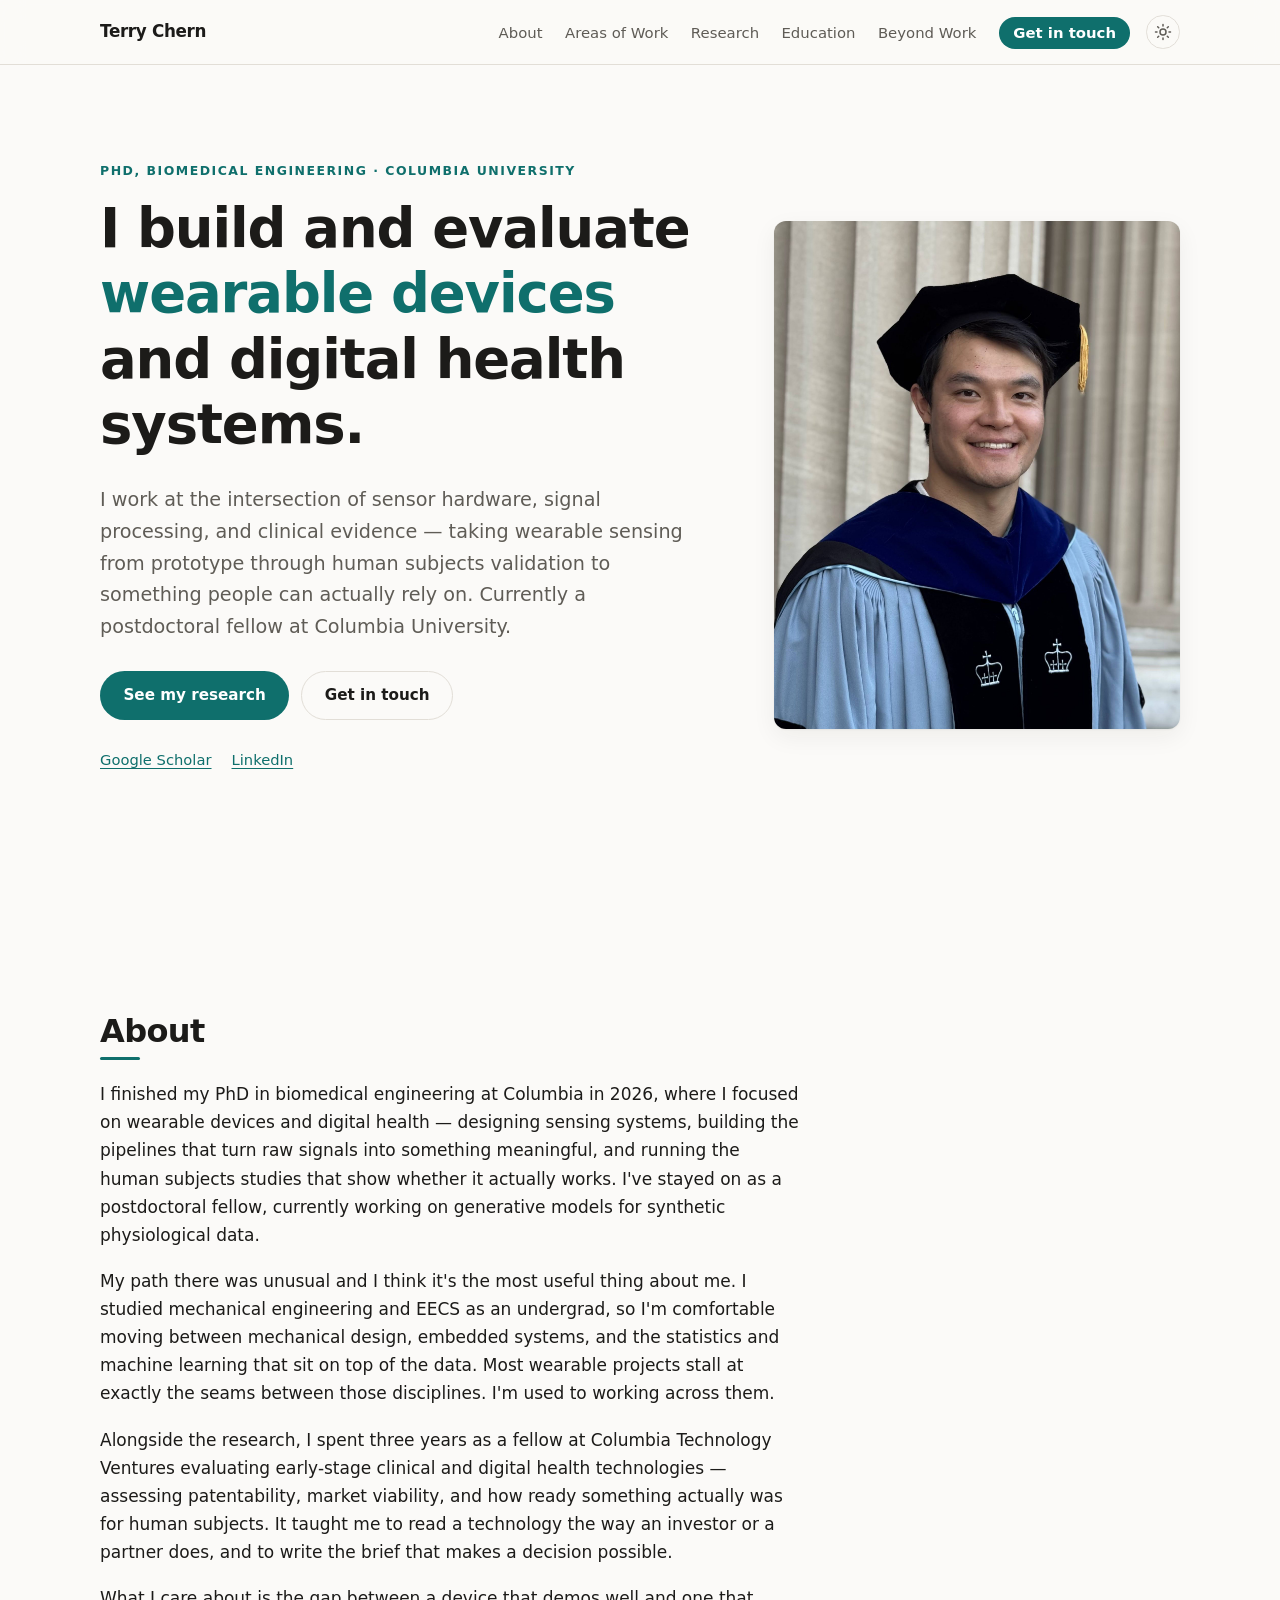
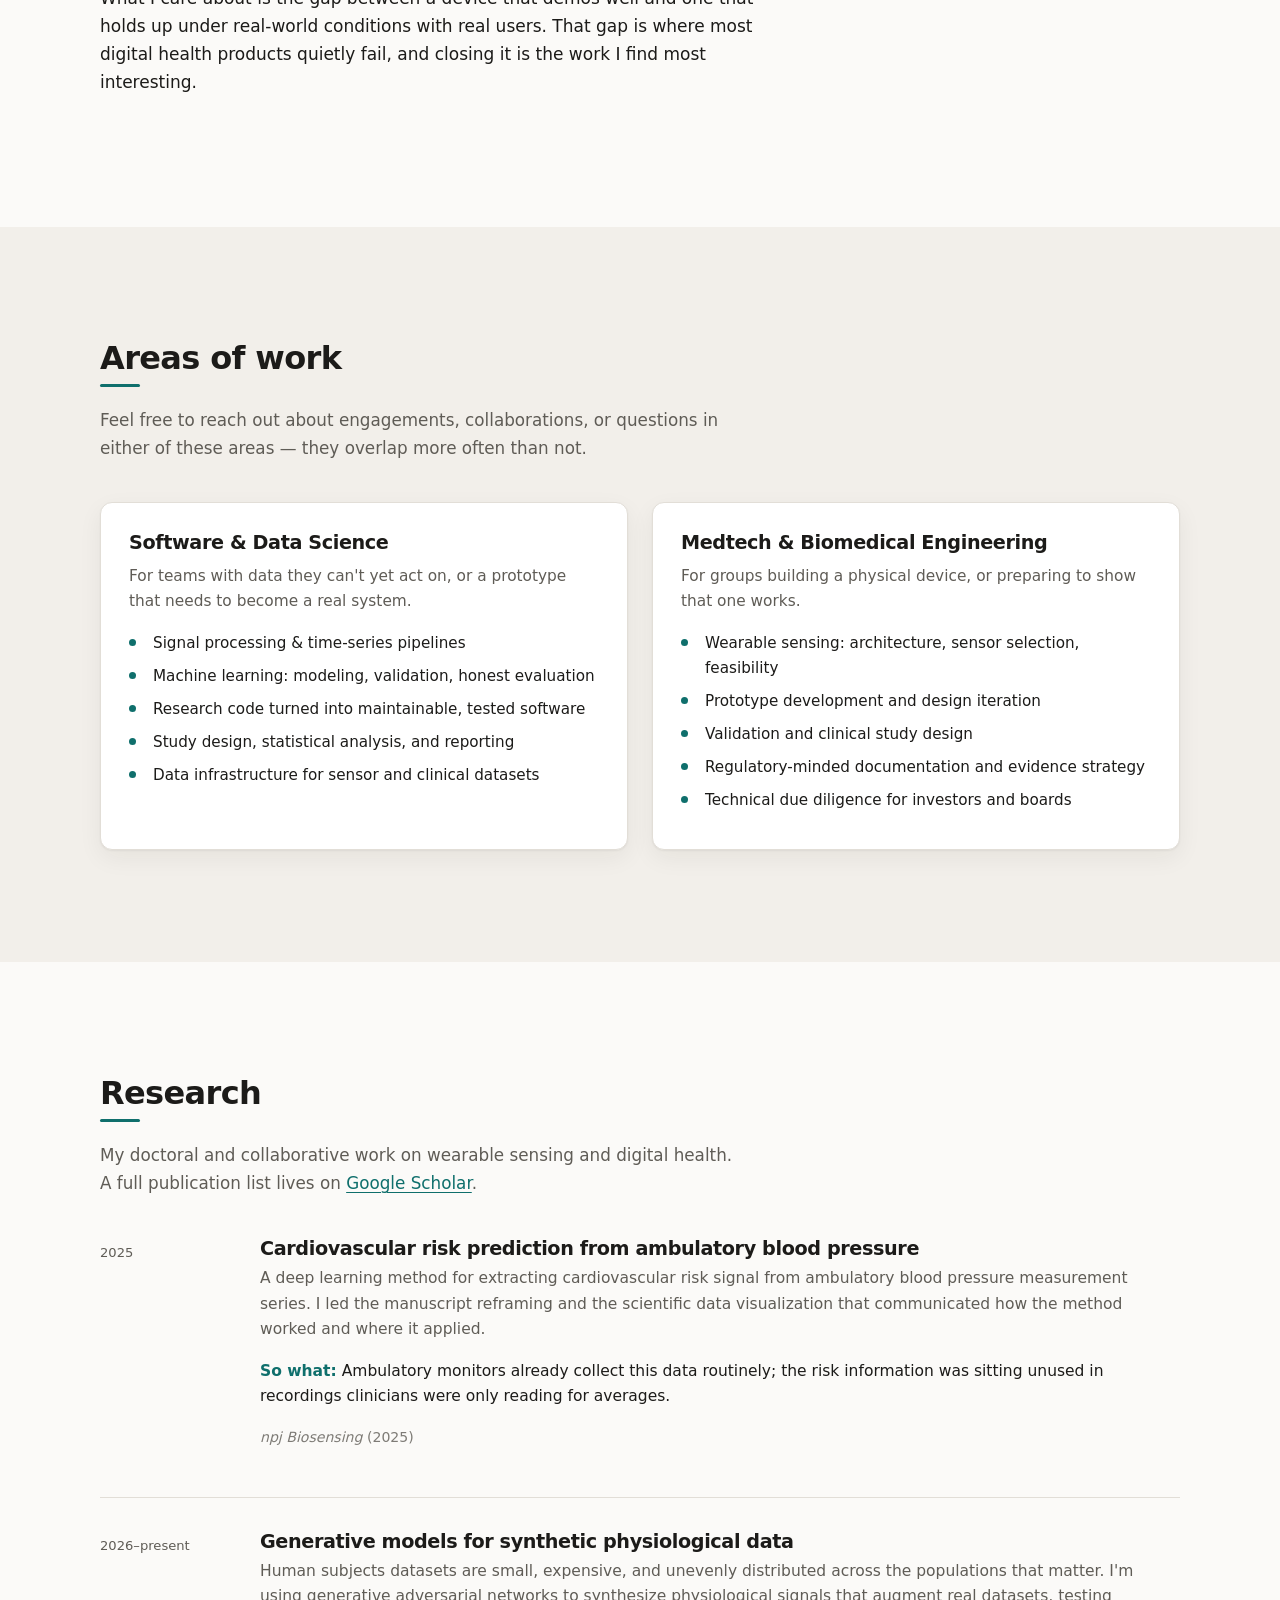
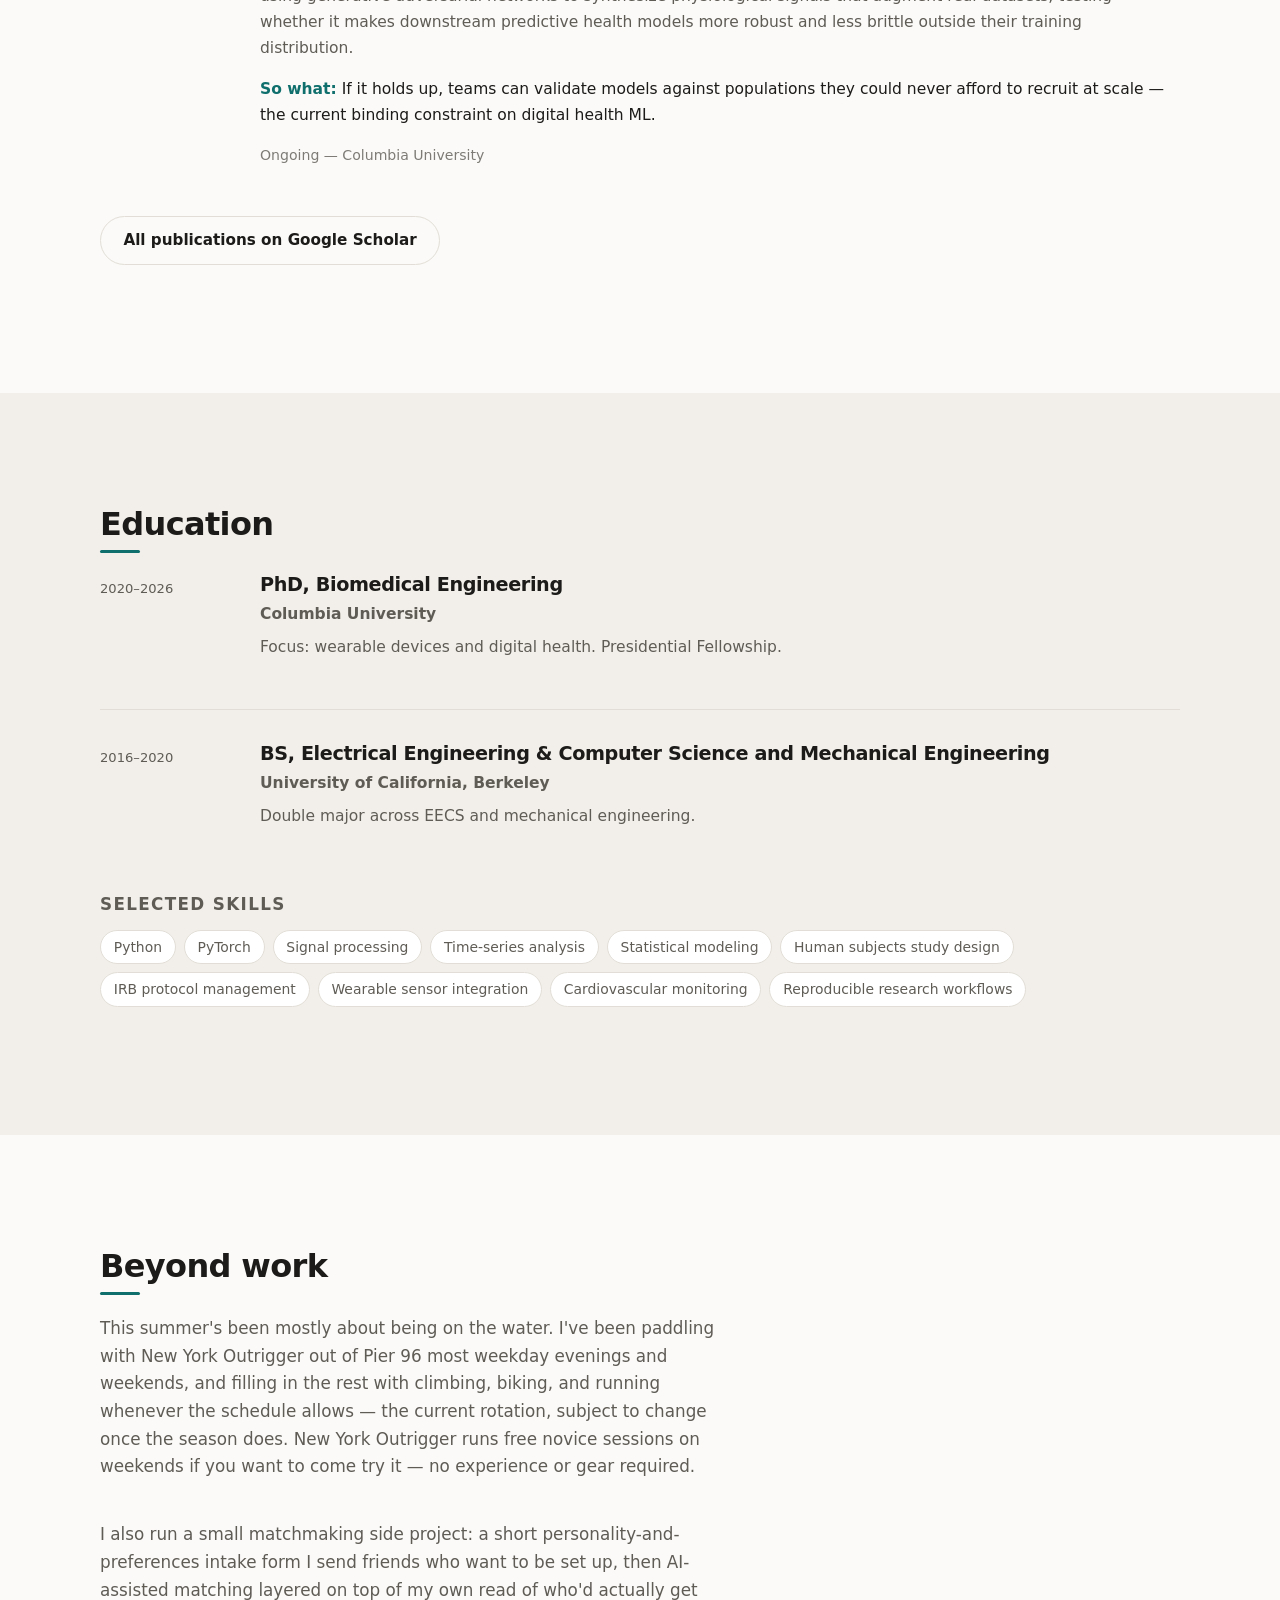
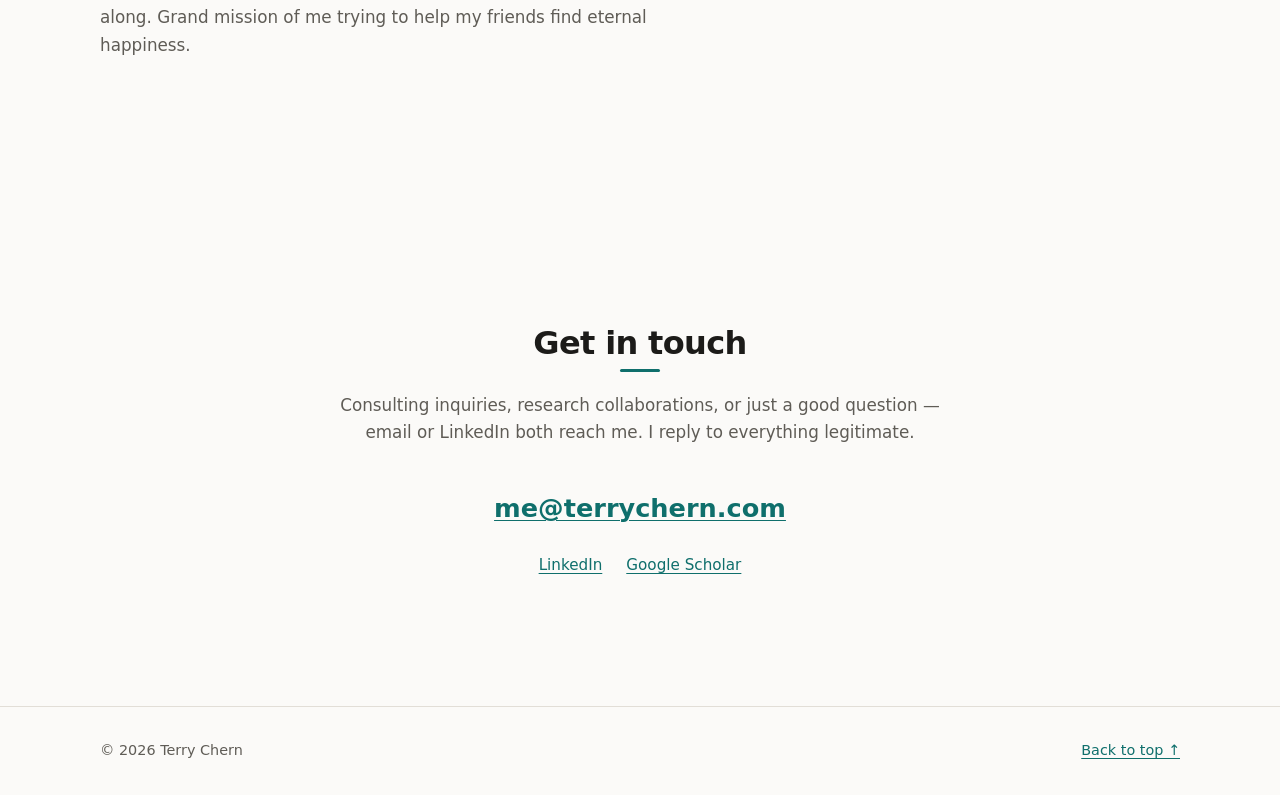
==== index.html @ 3e2580ed "Add resume asset and matchmaking blurb to Beyond Work section Uploads the finalized one-page resume " ====
<!DOCTYPE html>
<html lang="en">
<head>
<meta charset="utf-8">
<meta name="viewport" content="width=device-width, initial-scale=1">

<title>Terry Chern — Biomedical Engineering, Wearables &amp; Digital Health</title>
<meta name="description" content="Terry Chern, PhD — biomedical engineer specializing in wearable devices and digital health. Consulting in software, data science, and medtech.">
<meta name="author" content="Terry Chern">

<!-- Social preview -->
<meta property="og:type" content="website">
<meta property="og:title" content="Terry Chern — Biomedical Engineering, Wearables &amp; Digital Health">
<meta property="og:description" content="PhD biomedical engineer working on wearable devices and digital health. Available for software, data science, and medtech consulting.">
<meta property="og:url" content="https://terrychern.com/">
<meta property="og:image" content="https://terrychern.com/assets/img/og-card.jpg">
<meta name="twitter:card" content="summary_large_image">

<link rel="canonical" href="https://terrychern.com/">
<link rel="icon" href="assets/img/favicon.svg" type="image/svg+xml">
<link rel="stylesheet" href="assets/css/style.css">

<!-- Structured data: helps Google show you as a person, not just a page -->
<script type="application/ld+json">
{
  "@context": "https://schema.org",
  "@type": "Person",
  "name": "Terry Chern",
  "url": "https://terrychern.com/",
  "jobTitle": "Postdoctoral Research Fellow",
  "worksFor": { "@type": "CollegeOrUniversity", "name": "Columbia University" },
  "alumniOf": [
    { "@type": "CollegeOrUniversity", "name": "Columbia University" },
    { "@type": "CollegeOrUniversity", "name": "University of California, Berkeley" }
  ],
  "knowsAbout": ["Wearable Devices", "Digital Health", "Biomedical Signal Processing", "Machine Learning", "Medical Devices"],
  "email": "mailto:me@terrychern.com",
  "sameAs": [
    "https://scholar.google.com/citations?user=7fQS4zIAAAAJ",
    "https://www.linkedin.com/in/chernterry/"
  ]
}
</script>
</head>

<body>
<a class="skip-link" href="#main">Skip to content</a>

<header class="site-header">
  <nav class="nav" aria-label="Primary">
    <a class="nav__brand" href="#top">Terry&nbsp;Chern</a>
    <button class="nav__toggle" aria-expanded="false" aria-controls="nav-menu" aria-label="Toggle menu">
      <span></span><span></span><span></span>
    </button>
    <ul class="nav__menu" id="nav-menu">
      <li><a href="#about">About</a></li>
      <li><a href="#work">Areas of Work</a></li>
      <li><a href="#research">Research</a></li>
      <li><a href="#education">Education</a></li>
      <li><a href="#beyond">Beyond Work</a></li>
      <li><a class="nav__cta" href="#contact">Get in touch</a></li>
    </ul>
    <button class="theme-toggle" id="theme-toggle" aria-label="Toggle dark mode" title="Toggle dark mode">
      <svg width="18" height="18" viewBox="0 0 24 24" fill="none" stroke="currentColor" stroke-width="2" stroke-linecap="round" aria-hidden="true">
        <circle cx="12" cy="12" r="4"/>
        <path d="M12 2v2M12 20v2M4.9 4.9l1.4 1.4M17.7 17.7l1.4 1.4M2 12h2M20 12h2M4.9 19.1l1.4-1.4M17.7 6.3l1.4-1.4"/>
      </svg>
    </button>
  </nav>
</header>

<main id="main">

<!-- ============================ HERO ============================ -->
<section class="hero" id="top">
  <div class="wrap hero__inner">
    <div class="hero__text">
      <p class="eyebrow">PhD, Biomedical Engineering · Columbia University</p>
      <h1>I build and evaluate <span class="accent">wearable devices</span> and digital&nbsp;health systems.</h1>
      <p class="lede">
        I work at the intersection of sensor hardware, signal processing, and
        clinical evidence — taking wearable sensing from prototype through human
        subjects validation to something people can actually rely on. Currently a
        postdoctoral fellow at Columbia University.
      </p>
      <div class="hero__actions">
        <a class="btn btn--primary" href="#research">See my research</a>
        <a class="btn btn--ghost" href="#contact">Get in touch</a>
      </div>
      <ul class="hero__links">
        <li><a href="https://scholar.google.com/citations?user=7fQS4zIAAAAJ" rel="noopener">Google&nbsp;Scholar</a></li>
        <li><a href="https://www.linkedin.com/in/chernterry/" rel="noopener">LinkedIn</a></li>
      </ul>
    </div>
    <div class="hero__portrait">
      <img src="assets/img/portrait.jpg" alt="Portrait of Terry Chern" width="400" height="500" loading="eager">
    </div>
  </div>
</section>

<!-- ============================ ABOUT ============================ -->
<section class="section" id="about">
  <div class="wrap">
    <h2 class="section__title">About</h2>
    <div class="prose">
      <p>
        I finished my PhD in biomedical engineering at Columbia in 2026, where I
        focused on wearable devices and digital health — designing sensing systems,
        building the pipelines that turn raw signals into something meaningful, and
        running the human subjects studies that show whether it actually works. I've
        stayed on as a postdoctoral fellow, currently working on generative models
        for synthetic physiological data.
      </p>
      <p>
        My path there was unusual and I think it's the most useful thing about me.
        I studied mechanical engineering and EECS as an undergrad, so I'm comfortable
        moving between mechanical design, embedded systems, and the statistics and
        machine learning that sit on top of the data. Most wearable projects stall at
        exactly the seams between those disciplines. I'm used to working across them.
      </p>
      <p>
        Alongside the research, I spent three years as a fellow at Columbia
        Technology Ventures evaluating early-stage clinical and digital health
        technologies — assessing patentability, market viability, and how ready
        something actually was for human subjects. It taught me to read a technology
        the way an investor or a partner does, and to write the brief that makes a
        decision possible.
      </p>
      <p>
        What I care about is the gap between a device that demos well and one that
        holds up under real-world conditions with real users. That gap is where most
        digital health products quietly fail, and closing it is the work I find most
        interesting.
      </p>
    </div>
  </div>
</section>

<!-- ========================== AREAS OF WORK ========================== -->
<section class="section section--alt" id="work">
  <span id="consulting" aria-hidden="true"></span>
  <div class="wrap">
    <h2 class="section__title">Areas of work</h2>
    <p class="section__lede">
      Feel free to reach out about engagements, collaborations, or questions in
      either of these areas — they overlap more often than not.
    </p>

    <div class="cards cards--2">
      <article class="card">
        <h3>Software &amp; Data Science</h3>
        <p>
          For teams with data they can't yet act on, or a prototype that needs to
          become a real system.
        </p>
        <ul class="ticks">
          <li>Signal processing &amp; time-series pipelines</li>
          <li>Machine learning: modeling, validation, honest evaluation</li>
          <li>Research code turned into maintainable, tested software</li>
          <li>Study design, statistical analysis, and reporting</li>
          <li>Data infrastructure for sensor and clinical datasets</li>
        </ul>
      </article>

      <article class="card">
        <h3>Medtech &amp; Biomedical Engineering</h3>
        <p>
          For groups building a physical device, or preparing to show that one works.
        </p>
        <ul class="ticks">
          <li>Wearable sensing: architecture, sensor selection, feasibility</li>
          <li>Prototype development and design iteration</li>
          <li>Validation and clinical study design</li>
          <li>Regulatory-minded documentation and evidence strategy</li>
          <li>Technical due diligence for investors and boards</li>
        </ul>
      </article>
    </div>
  </div>
</section>

<!-- =========================== RESEARCH =========================== -->
<section class="section" id="research">
  <div class="wrap">
    <h2 class="section__title">Research</h2>
    <p class="section__lede">
      My doctoral and collaborative work on wearable sensing and digital health.
      A full publication list lives on
      <a href="https://scholar.google.com/citations?user=7fQS4zIAAAAJ" rel="noopener">Google Scholar</a>.
    </p>

    <div class="stack">

      <article class="entry">
        <div class="entry__meta">
          <span class="tag">2025</span>
        </div>
        <div class="entry__body">
          <h3>Cardiovascular risk prediction from ambulatory blood pressure</h3>
          <p>
            A deep learning method for extracting cardiovascular risk signal from
            ambulatory blood pressure measurement series. I led the manuscript
            reframing and the scientific data visualization that communicated how
            the method worked and where it applied.
          </p>
          <p class="entry__sowhat"><strong>So what:</strong> Ambulatory monitors
            already collect this data routinely; the risk information was sitting
            unused in recordings clinicians were only reading for averages.</p>
          <p class="entry__venue"><em>npj Biosensing</em> (2025)</p>
        </div>
      </article>

      <article class="entry">
        <div class="entry__meta">
          <span class="tag">2026–present</span>
        </div>
        <div class="entry__body">
          <h3>Generative models for synthetic physiological data</h3>
          <p>
            Human subjects datasets are small, expensive, and unevenly distributed
            across the populations that matter. I'm using generative adversarial
            networks to synthesize physiological signals that augment real datasets,
            testing whether it makes downstream predictive health models more robust
            and less brittle outside their training distribution.
          </p>
          <p class="entry__sowhat"><strong>So what:</strong> If it holds up, teams
            can validate models against populations they could never afford to
            recruit at scale — the current binding constraint on digital health ML.</p>
          <p class="entry__venue">Ongoing — Columbia University</p>
        </div>
      </article>

    </div>

    <p class="section__more">
      <a class="btn btn--ghost" href="https://scholar.google.com/citations?user=7fQS4zIAAAAJ" rel="noopener">All publications on Google Scholar</a>
    </p>
  </div>
</section>

<!-- ========================== EDUCATION ========================== -->
<section class="section section--alt" id="education">
  <div class="wrap">
    <h2 class="section__title">Education</h2>
    <div class="stack">

      <article class="entry">
        <div class="entry__meta"><span class="tag">2020–2026</span></div>
        <div class="entry__body">
          <h3>PhD, Biomedical Engineering</h3>
          <p class="entry__org">Columbia University</p>
          <p>Focus: wearable devices and digital health. Presidential Fellowship.</p>
        </div>
      </article>

      <article class="entry">
        <div class="entry__meta"><span class="tag">2016–2020</span></div>
        <div class="entry__body">
          <h3>BS, Electrical Engineering &amp; Computer Science and Mechanical Engineering</h3>
          <p class="entry__org">University of California, Berkeley</p>
          <p>Double major across EECS and mechanical engineering.</p>
        </div>
      </article>

    </div>

    <h3 class="subhead">Selected skills</h3>
    <ul class="chips">
      <li>Python</li><li>PyTorch</li><li>Signal processing</li><li>Time-series analysis</li>
      <li>Statistical modeling</li><li>Human subjects study design</li>
      <li>IRB protocol management</li><li>Wearable sensor integration</li>
      <li>Cardiovascular monitoring</li><li>Reproducible research workflows</li>
    </ul>
  </div>
</section>

<!-- ========================== BEYOND WORK ========================== -->
<section class="section" id="beyond">
  <div class="wrap">
    <h2 class="section__title">Beyond work</h2>
    <p class="section__lede">
      This summer's been mostly about being on the water. I've been paddling
      with New York Outrigger out of Pier 96 most weekday evenings and
      weekends, and filling in the rest with climbing, biking, and running
      whenever the schedule allows — the current rotation, subject to change
      once the season does. New York Outrigger runs free novice sessions on
      weekends if you want to come try it — no experience or gear required.
    </p>
    <p class="section__lede">
      I also run a small matchmaking side project: a short
      personality-and-preferences intake form I send friends who want to be
      set up, then AI-assisted matching layered on top of my own read of who'd
      actually get along. Grand mission of me trying to help my friends find
      eternal happiness.
    </p>
  </div>
</section>

<!-- =========================== CONTACT =========================== -->
<section class="section section--contact" id="contact">
  <div class="wrap wrap--narrow">
    <h2 class="section__title">Get in touch</h2>
    <p class="section__lede">
      Consulting inquiries, research collaborations, or just a good question —
      email or LinkedIn both reach me. I reply to everything legitimate.
    </p>
    <p class="contact__email">
      <a href="mailto:me@terrychern.com">me@terrychern.com</a>
    </p>
    <ul class="contact__links">
      <li><a href="https://www.linkedin.com/in/chernterry/" rel="noopener">LinkedIn</a></li>
      <li><a href="https://scholar.google.com/citations?user=7fQS4zIAAAAJ" rel="noopener">Google Scholar</a></li>
    </ul>
  </div>
</section>

</main>

<footer class="site-footer">
  <div class="wrap">
    <p>&copy; <span id="year">2026</span> Terry Chern</p>
    <p><a href="#top">Back to top ↑</a></p>
  </div>
</footer>

<script src="assets/js/main.js"></script>
</body>
</html>
---- assets/css/style.css ----
/* ==========================================================================
   Terry Chern — personal site
   Single stylesheet, no build step, no external dependencies.
   Design tokens live in :root; change those first before touching anything else.
   ========================================================================== */

:root {
  /* Palette — light */
  --bg:            #fbfaf8;
  --bg-alt:        #f2efea;
  --surface:       #ffffff;
  --text:          #1c1b19;
  --text-muted:    #5f5c56;
  --border:        #e2ded7;
  --accent:        #0f6f6c;
  --accent-hover:  #0d5b58;
  --accent-soft:   #e2f0ef;
  --shadow:        0 1px 2px rgba(28,27,25,.05), 0 8px 24px rgba(28,27,25,.06);

  /* Type */
  --font-sans: ui-sans-serif, system-ui, -apple-system, "Segoe UI", Roboto,
               "Helvetica Neue", Arial, sans-serif;
  --font-serif: ui-serif, Georgia, "Iowan Old Style", "Times New Roman", serif;

  /* Rhythm */
  --wrap: 1080px;
  --wrap-narrow: 680px;
  --gap: 1.5rem;
  --section-y: clamp(4rem, 9vw, 7rem);
  --radius: 12px;
}

@media (prefers-color-scheme: dark) {
  :root:not([data-theme="light"]) {
    --bg:           #14161a;
    --bg-alt:       #1a1d22;
    --surface:      #1f2329;
    --text:         #e8e6e3;
    --text-muted:   #a4a29d;
    --border:       #2e333a;
    --accent:       #4fd1c5;
    --accent-hover: #7ee0d7;
    --accent-soft:  #16302e;
    --shadow:       0 1px 2px rgba(0,0,0,.3), 0 8px 24px rgba(0,0,0,.35);
  }
}

:root[data-theme="dark"] {
  --bg:           #14161a;
  --bg-alt:       #1a1d22;
  --surface:      #1f2329;
  --text:         #e8e6e3;
  --text-muted:   #a4a29d;
  --border:       #2e333a;
  --accent:       #4fd1c5;
  --accent-hover: #7ee0d7;
  --accent-soft:  #16302e;
  --shadow:       0 1px 2px rgba(0,0,0,.3), 0 8px 24px rgba(0,0,0,.35);
}

/* --------------------------------------------------------------- reset -- */
*, *::before, *::after { box-sizing: border-box; }
html { -webkit-text-size-adjust: 100%; scroll-behavior: smooth; scroll-padding-top: 5rem; }
@media (prefers-reduced-motion: reduce) {
  html { scroll-behavior: auto; }
  *, *::before, *::after { animation-duration: .01ms !important; transition-duration: .01ms !important; }
}
body {
  margin: 0;
  font-family: var(--font-sans);
  font-size: 1.0625rem;
  line-height: 1.65;
  color: var(--text);
  background: var(--bg);
  -webkit-font-smoothing: antialiased;
}
img { max-width: 100%; height: auto; display: block; }
a { color: var(--accent); text-decoration-thickness: 1px; text-underline-offset: 3px; }
a:hover { color: var(--accent-hover); }
h1, h2, h3 { line-height: 1.2; letter-spacing: -0.02em; margin: 0 0 .5em; font-weight: 650; }
h1 { font-size: clamp(2.1rem, 5.2vw, 3.4rem); }
h2 { font-size: clamp(1.6rem, 3.2vw, 2.2rem); }
h3 { font-size: 1.2rem; }
p  { margin: 0 0 1rem; }
ul, ol { margin: 0 0 1rem; padding-left: 1.25rem; }

:focus-visible { outline: 2px solid var(--accent); outline-offset: 3px; border-radius: 3px; }

.skip-link {
  position: absolute; left: -9999px; top: 0;
  background: var(--accent); color: #fff; padding: .6rem 1rem; z-index: 100;
}
.skip-link:focus { left: 0; }

/* -------------------------------------------------------------- layout -- */
.wrap { width: min(100% - 2.5rem, var(--wrap)); margin-inline: auto; }
.wrap--narrow { width: min(100% - 2.5rem, var(--wrap-narrow)); }
.section { padding-block: var(--section-y); }
.section--alt { background: var(--bg-alt); }
.section__title {
  font-size: clamp(1.5rem, 3vw, 2rem);
  margin-bottom: 1.25rem;
  position: relative; padding-bottom: .6rem;
}
.section__title::after {
  content: ""; position: absolute; left: 0; bottom: 0;
  width: 2.5rem; height: 3px; background: var(--accent); border-radius: 2px;
}
.section__lede { color: var(--text-muted); max-width: 60ch; font-size: 1.05rem; margin-bottom: 2.5rem; }
.section__more { margin-top: 2rem; }
.subhead { margin-top: 3rem; font-size: 1.05rem; text-transform: uppercase; letter-spacing: .08em; color: var(--text-muted); }
.prose { max-width: 65ch; }
.prose p { margin-bottom: 1.15rem; }

/* --------------------------------------------------------------- nav -- */
.site-header {
  position: sticky; top: 0; z-index: 50;
  background: color-mix(in srgb, var(--bg) 88%, transparent);
  backdrop-filter: saturate(180%) blur(12px);
  border-bottom: 1px solid var(--border);
}
.nav {
  width: min(100% - 2.5rem, var(--wrap));
  margin-inline: auto;
  display: flex; align-items: center; gap: 1rem;
  min-height: 4rem;
}
.nav__brand { font-weight: 680; letter-spacing: -.02em; color: var(--text); text-decoration: none; font-size: 1.05rem; }
.nav__menu {
  list-style: none; display: flex; align-items: center; gap: 1.4rem;
  margin: 0 0 0 auto; padding: 0;
}
.nav__menu a { color: var(--text-muted); text-decoration: none; font-size: .93rem; }
.nav__menu a:hover { color: var(--text); }
.nav__cta {
  background: var(--accent); color: #fff !important; padding: .45rem .9rem;
  border-radius: 999px; font-weight: 550;
}
.nav__cta:hover { background: var(--accent-hover); }
.nav__toggle { display: none; }

.theme-toggle {
  background: transparent; border: 1px solid var(--border); color: var(--text-muted);
  width: 2.1rem; height: 2.1rem; border-radius: 50%;
  display: grid; place-items: center; cursor: pointer; flex-shrink: 0;
}
.theme-toggle:hover { color: var(--text); border-color: var(--text-muted); }

@media (max-width: 860px) {
  .nav__menu { display: none; }
  .nav__menu.is-open {
    display: flex; flex-direction: column; align-items: flex-start; gap: .9rem;
    position: absolute; top: 4rem; left: 0; right: 0;
    background: var(--bg); border-bottom: 1px solid var(--border);
    padding: 1.25rem 1.25rem 1.75rem;
  }
  .nav__toggle {
    display: flex; flex-direction: column; justify-content: center; gap: 4px;
    margin-left: auto; width: 2.2rem; height: 2.2rem;
    background: transparent; border: 0; cursor: pointer; padding: 0;
  }
  .nav__toggle span { display: block; height: 2px; width: 20px; background: var(--text); border-radius: 2px; }
}

/* --------------------------------------------------------------- hero -- */
.hero { padding-block: clamp(3rem, 8vw, 6rem) var(--section-y); }
.hero__inner { display: grid; grid-template-columns: 1.35fr .9fr; gap: clamp(2rem, 5vw, 4rem); align-items: center; }
@media (max-width: 800px) {
  .hero__inner { grid-template-columns: 1fr; }
  .hero__portrait { order: -1; max-width: 260px; }
}
.eyebrow {
  text-transform: uppercase; letter-spacing: .12em; font-size: .78rem;
  font-weight: 600; color: var(--accent); margin-bottom: .9rem;
}
.accent { color: var(--accent); }
.lede { font-size: clamp(1.05rem, 1.6vw, 1.2rem); color: var(--text-muted); max-width: 54ch; margin-bottom: 1.75rem; }
.hero__actions { display: flex; flex-wrap: wrap; gap: .75rem; margin-bottom: 1.75rem; }
.hero__links { list-style: none; padding: 0; display: flex; flex-wrap: wrap; gap: 1.25rem; font-size: .92rem; }
.hero__portrait img {
  border-radius: var(--radius); box-shadow: var(--shadow);
  width: 100%; object-fit: cover; aspect-ratio: 4 / 5;
  background: var(--bg-alt);
}

/* ------------------------------------------------------------ buttons -- */
.btn {
  display: inline-block; padding: .7rem 1.4rem; border-radius: 999px;
  font-size: .95rem; font-weight: 550; text-decoration: none;
  border: 1px solid transparent; transition: background .15s, color .15s, border-color .15s;
}
.btn--primary { background: var(--accent); color: #fff; }
.btn--primary:hover { background: var(--accent-hover); color: #fff; }
.btn--ghost { border-color: var(--border); color: var(--text); }
.btn--ghost:hover { border-color: var(--accent); color: var(--accent); }

/* -------------------------------------------------------------- cards -- */
.cards { display: grid; gap: var(--gap); }
.cards--2 { grid-template-columns: repeat(auto-fit, minmax(300px, 1fr)); }
.cards--3 { grid-template-columns: repeat(auto-fit, minmax(260px, 1fr)); }
.card {
  background: var(--surface); border: 1px solid var(--border);
  border-radius: var(--radius); padding: 1.75rem; box-shadow: var(--shadow);
}
.card h3 { margin-bottom: .6rem; }
.card p { color: var(--text-muted); font-size: .96rem; }
.card__links { margin-top: auto; font-size: .92rem; }
.card--project { display: flex; flex-direction: column; }

.pill {
  display: inline-block; font-size: .7rem; text-transform: uppercase;
  letter-spacing: .09em; font-weight: 650; padding: .2rem .6rem;
  border-radius: 999px; background: var(--accent-soft); color: var(--accent);
  margin-bottom: .8rem;
}
.pill--muted { background: var(--bg-alt); color: var(--text-muted); }

.ticks { list-style: none; padding: 0; margin: 1rem 0 0; }
.ticks li {
  position: relative; padding-left: 1.5rem; margin-bottom: .5rem;
  font-size: .95rem; color: var(--text);
}
.ticks li::before {
  content: ""; position: absolute; left: 0; top: .55em;
  width: .45rem; height: .45rem; border-radius: 50%; background: var(--accent);
}

/* ----------------------------------------------------- entries (list) -- */
.stack { display: flex; flex-direction: column; gap: 2rem; }
.entry {
  display: grid; grid-template-columns: 8.5rem 1fr; gap: 1.5rem;
  padding-bottom: 2rem; border-bottom: 1px solid var(--border);
}
.entry:last-child { border-bottom: 0; padding-bottom: 0; }
@media (max-width: 700px) { .entry { grid-template-columns: 1fr; gap: .5rem; } }
.entry__body h3 { margin-bottom: .35rem; }
.entry__org { color: var(--accent); font-weight: 550; margin-bottom: .5rem; font-size: .96rem; }
.entry__body p { color: var(--text-muted); font-size: .97rem; }
.entry__sowhat { color: var(--text) !important; }
.entry__sowhat strong { color: var(--accent); }
.entry__links { display: flex; gap: 1.1rem; font-size: .92rem; margin-top: .6rem; }
/* publication venue line — quieter than the body copy, sits under "So what" */
.entry__venue { font-size: .88rem !important; margin-top: .6rem; opacity: .8; }
.tag {
  display: inline-block; font-size: .82rem; color: var(--text-muted);
  font-variant-numeric: tabular-nums; padding-top: .25rem;
}

/* -------------------------------------------------------- engagements -- */
.engage {
  margin-top: 3rem; padding: 2rem; border-radius: var(--radius);
  background: var(--surface); border: 1px solid var(--border);
}
.engage__title { margin-bottom: 1rem; }
.steps { margin: 0 0 1.5rem; padding-left: 1.2rem; }
.steps li { margin-bottom: .6rem; color: var(--text-muted); }
.steps strong { color: var(--text); }
.engage__cta { margin: 0; }

/* -------------------------------------------------------------- chips -- */
.chips { list-style: none; padding: 0; display: flex; flex-wrap: wrap; gap: .5rem; margin-top: 1rem; }
.chips li {
  font-size: .87rem; padding: .3rem .8rem; border-radius: 999px;
  background: var(--surface); border: 1px solid var(--border); color: var(--text-muted);
}

/* ------------------------------------------------------------ gallery -- */
.gallery { display: grid; grid-template-columns: repeat(auto-fit, minmax(240px, 1fr)); gap: var(--gap); }
.gallery figure { margin: 0; }
.gallery img {
  width: 100%; aspect-ratio: 3 / 2; object-fit: cover;
  border-radius: var(--radius); box-shadow: var(--shadow); background: var(--bg);
}
.gallery figcaption { font-size: .87rem; color: var(--text-muted); margin-top: .6rem; }

/* ------------------------------------------------------------ contact -- */
.section--contact { text-align: center; }
.section--contact .section__title::after { left: 50%; transform: translateX(-50%); }
.section--contact .section__lede { margin-inline: auto; }
.contact__email { font-size: clamp(1.15rem, 3vw, 1.6rem); font-weight: 600; margin-bottom: 1.5rem; }
.contact__links { list-style: none; padding: 0; display: flex; flex-wrap: wrap; justify-content: center; gap: 1.5rem; font-size: .95rem; }

/* ------------------------------------------------------------- footer -- */
.site-footer { border-top: 1px solid var(--border); padding-block: 2rem; font-size: .9rem; color: var(--text-muted); }
.site-footer .wrap { display: flex; justify-content: space-between; flex-wrap: wrap; gap: 1rem; }
.site-footer p { margin: 0; }
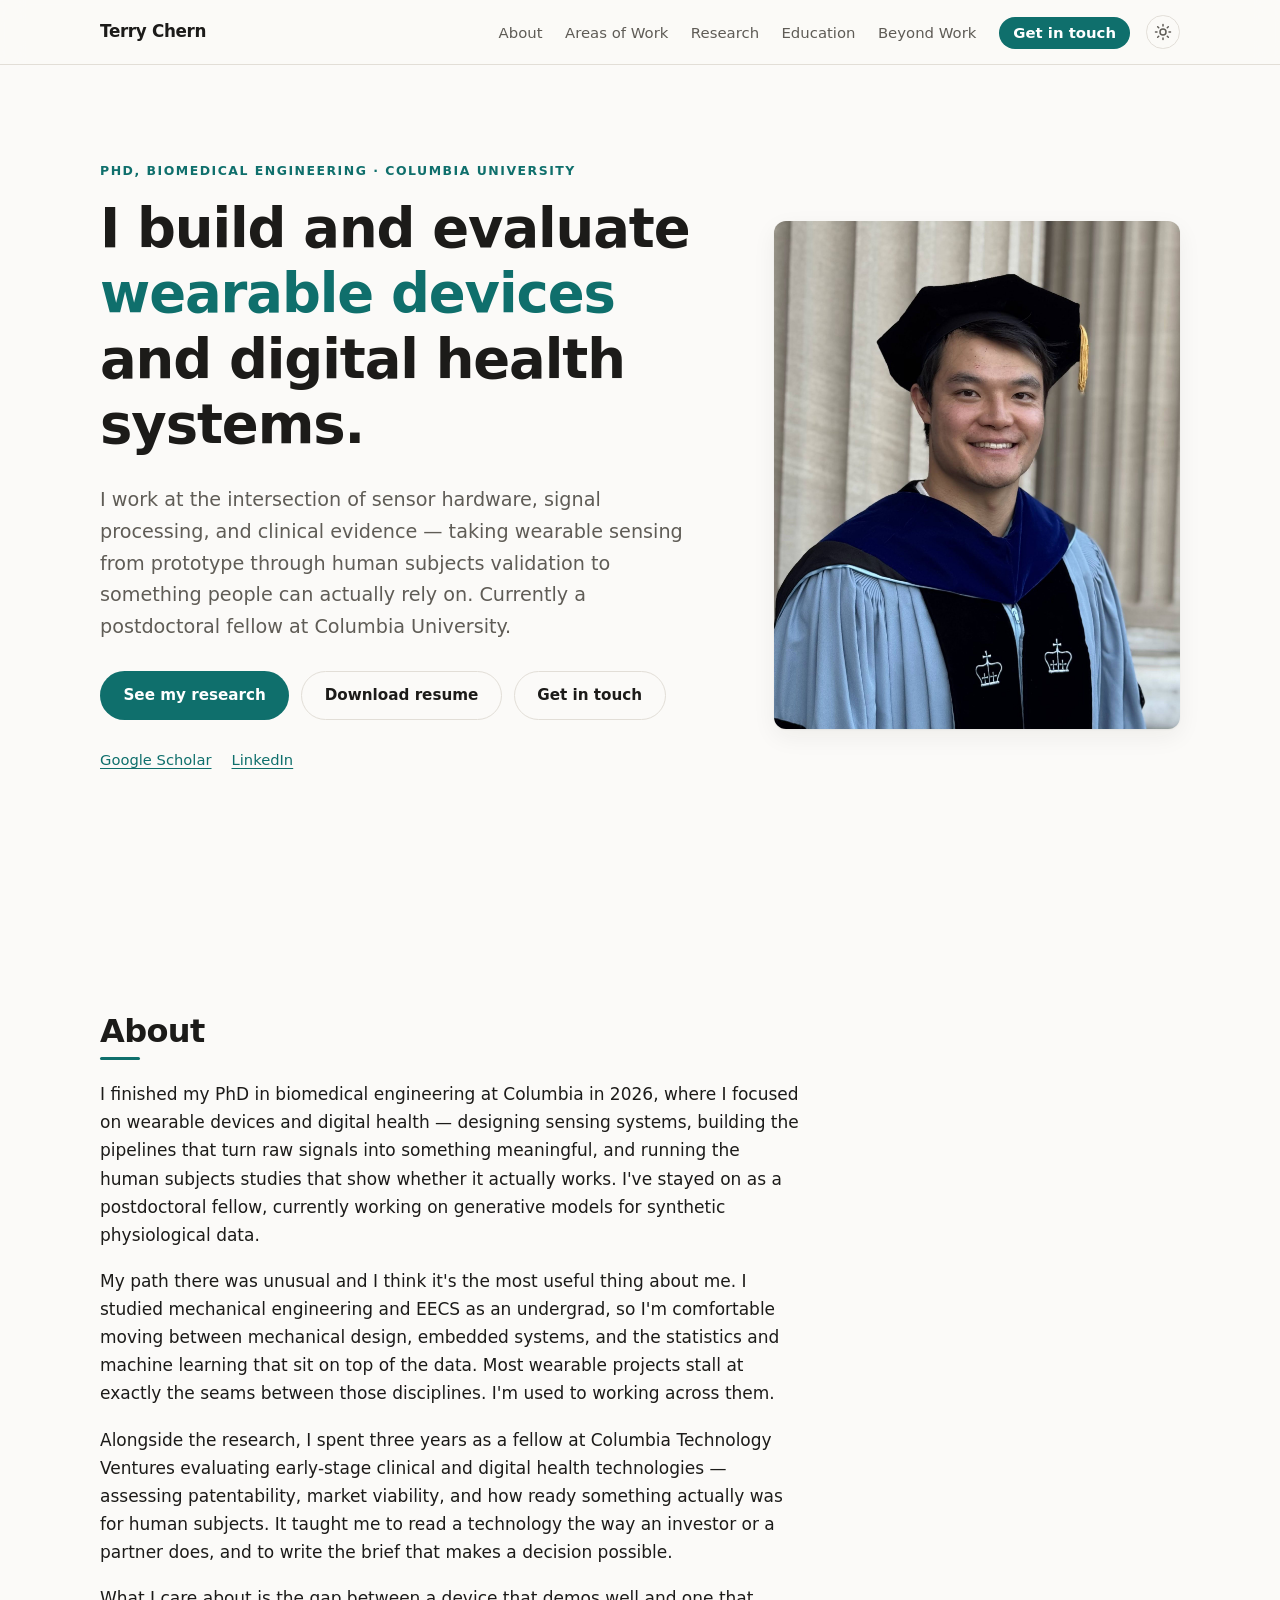
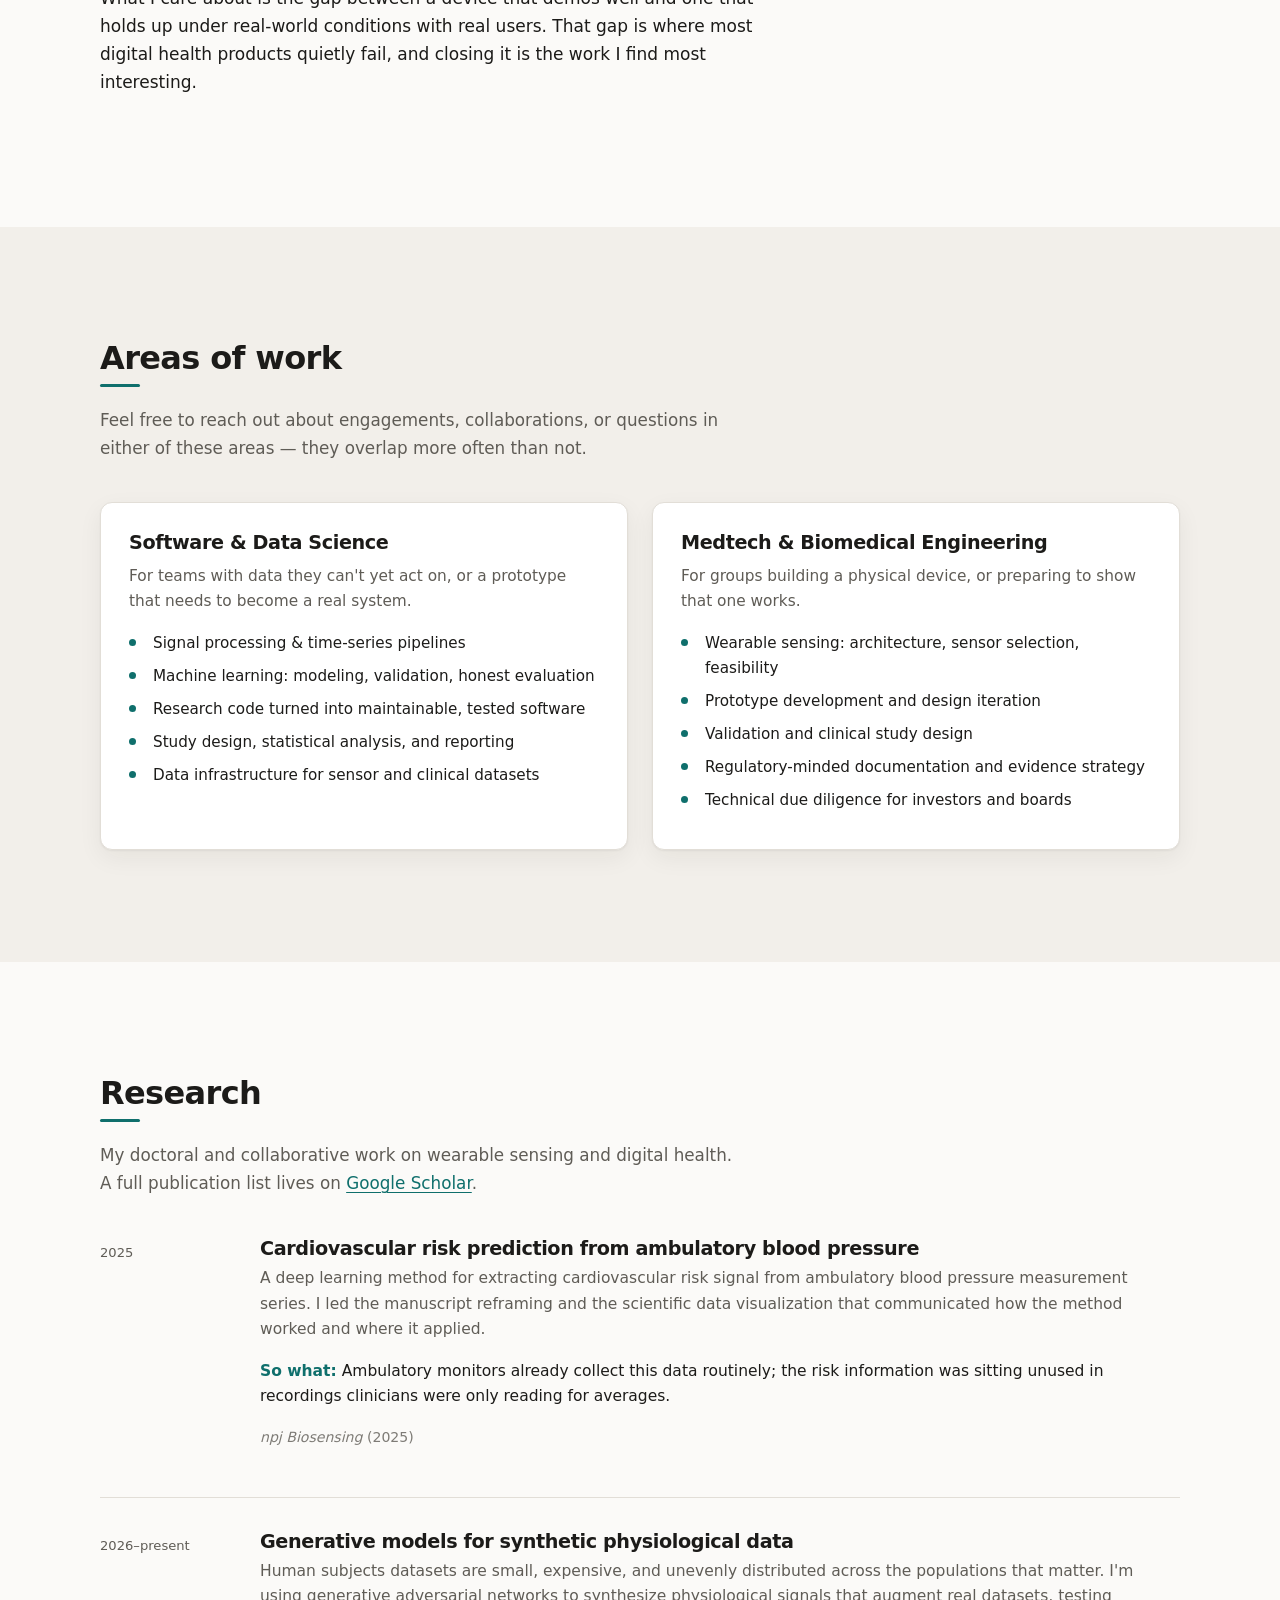
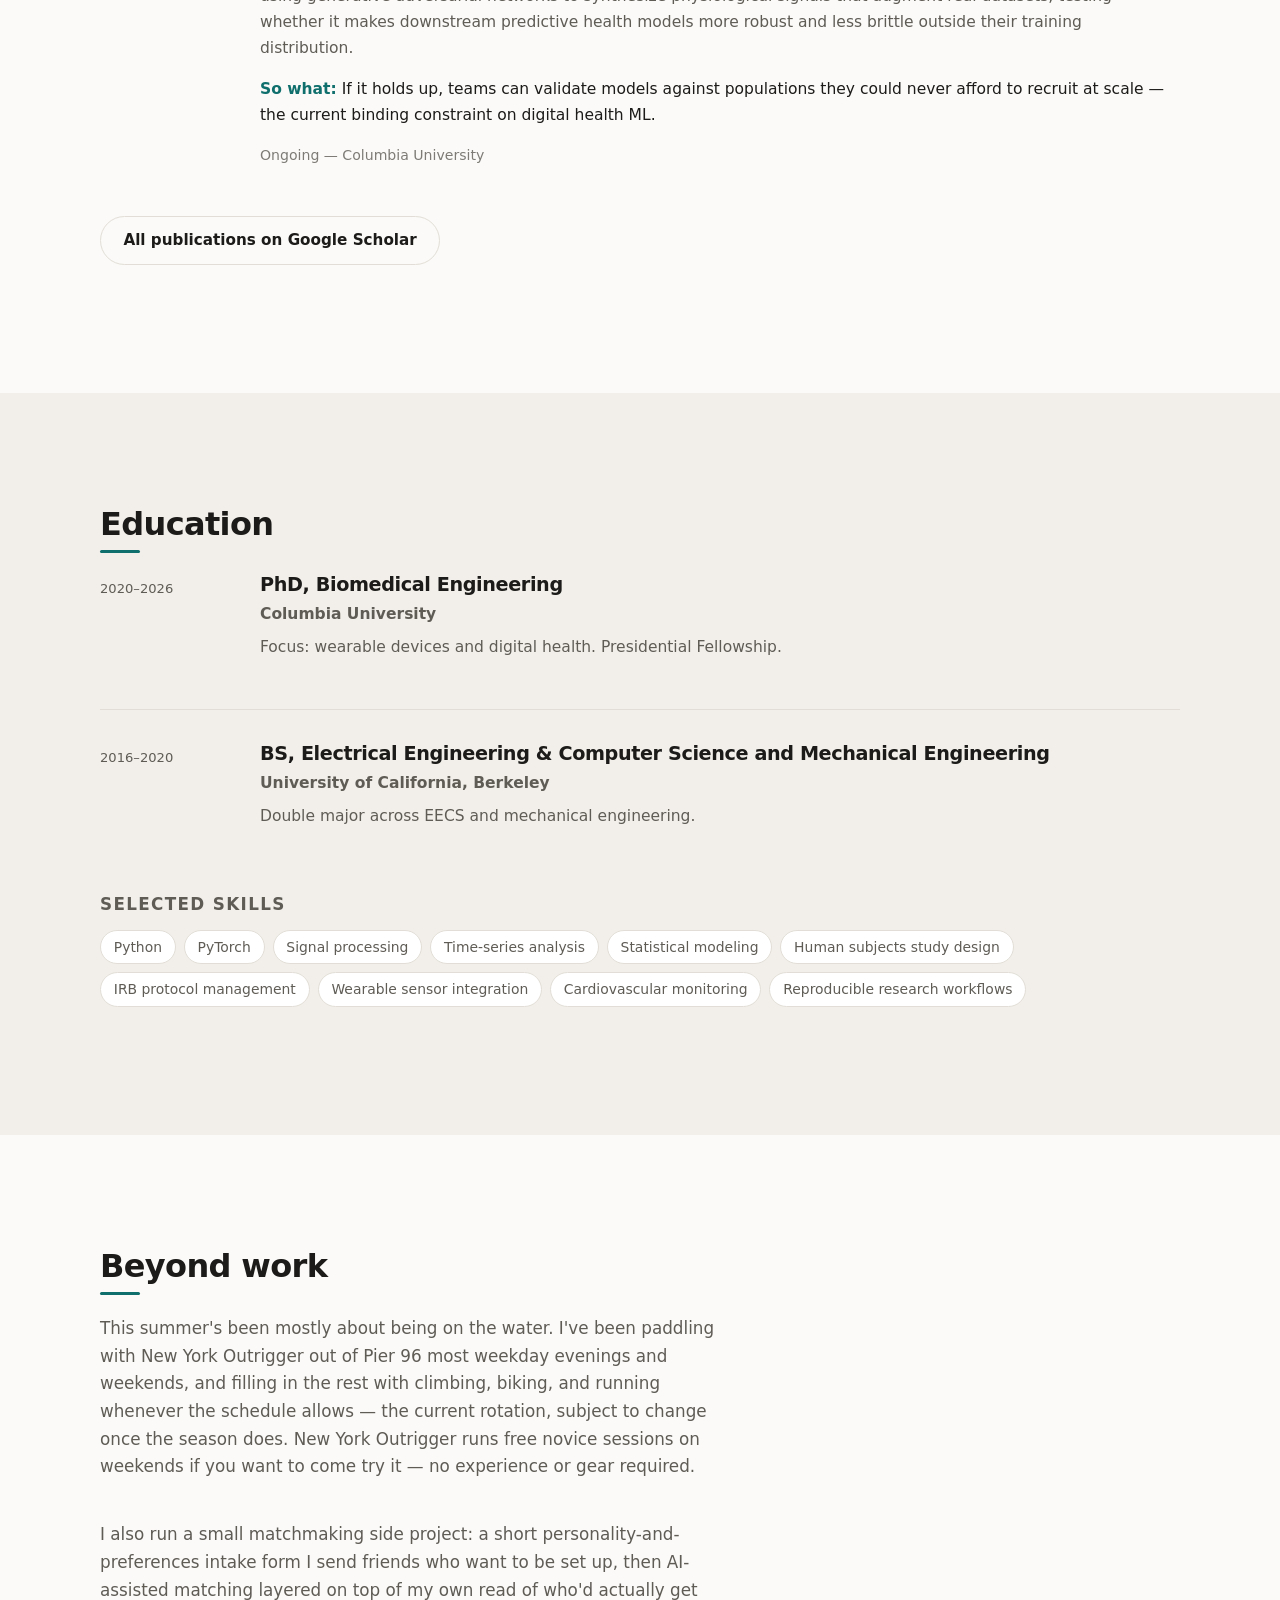
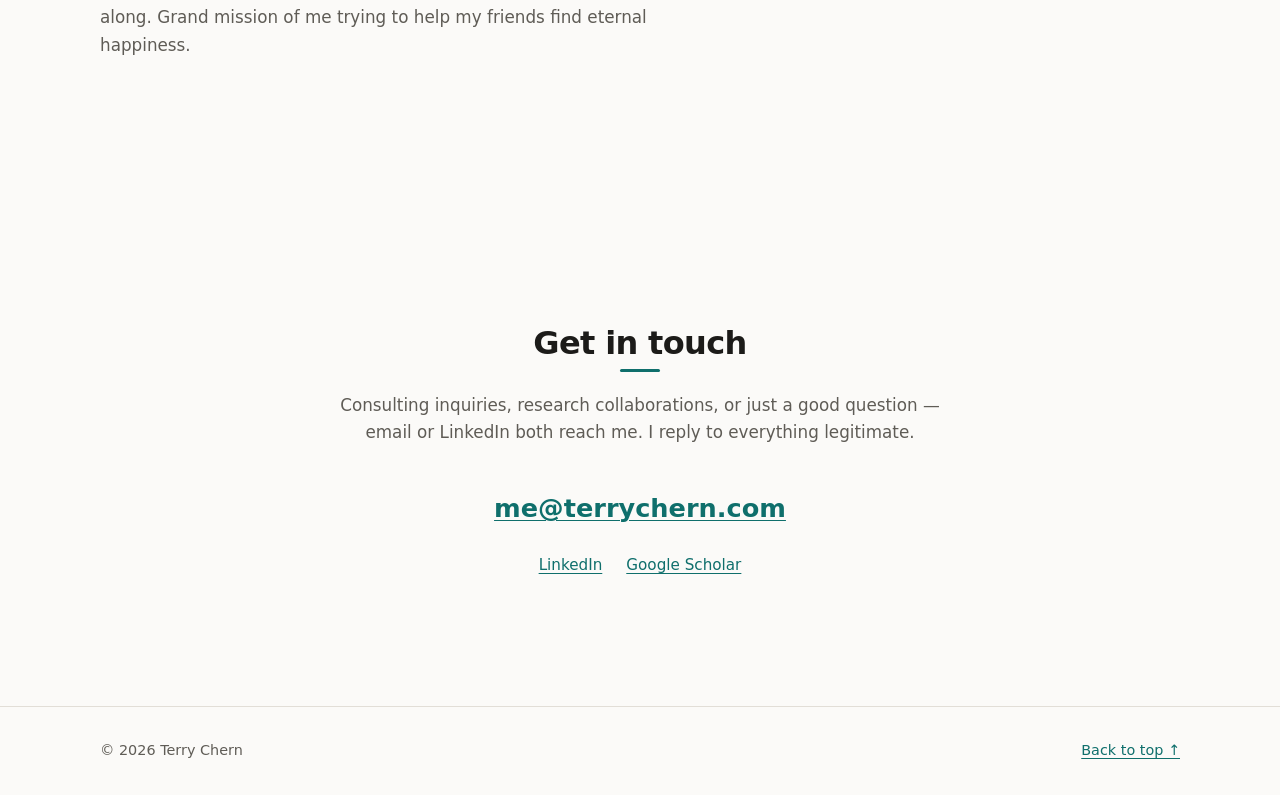
==== commit 950ebf8b: "Add resume download link to hero section Links the previously-uploaded resume asset so it's actually" ====
--- a/index.html
+++ b/index.html
@@ -85,6 +85,7 @@
       </p>
       <div class="hero__actions">
         <a class="btn btn--primary" href="#research">See my research</a>
+        <a class="btn btn--ghost" href="assets/terry-chern-resume.pdf" download>Download resume</a>
         <a class="btn btn--ghost" href="#contact">Get in touch</a>
       </div>
       <ul class="hero__links">
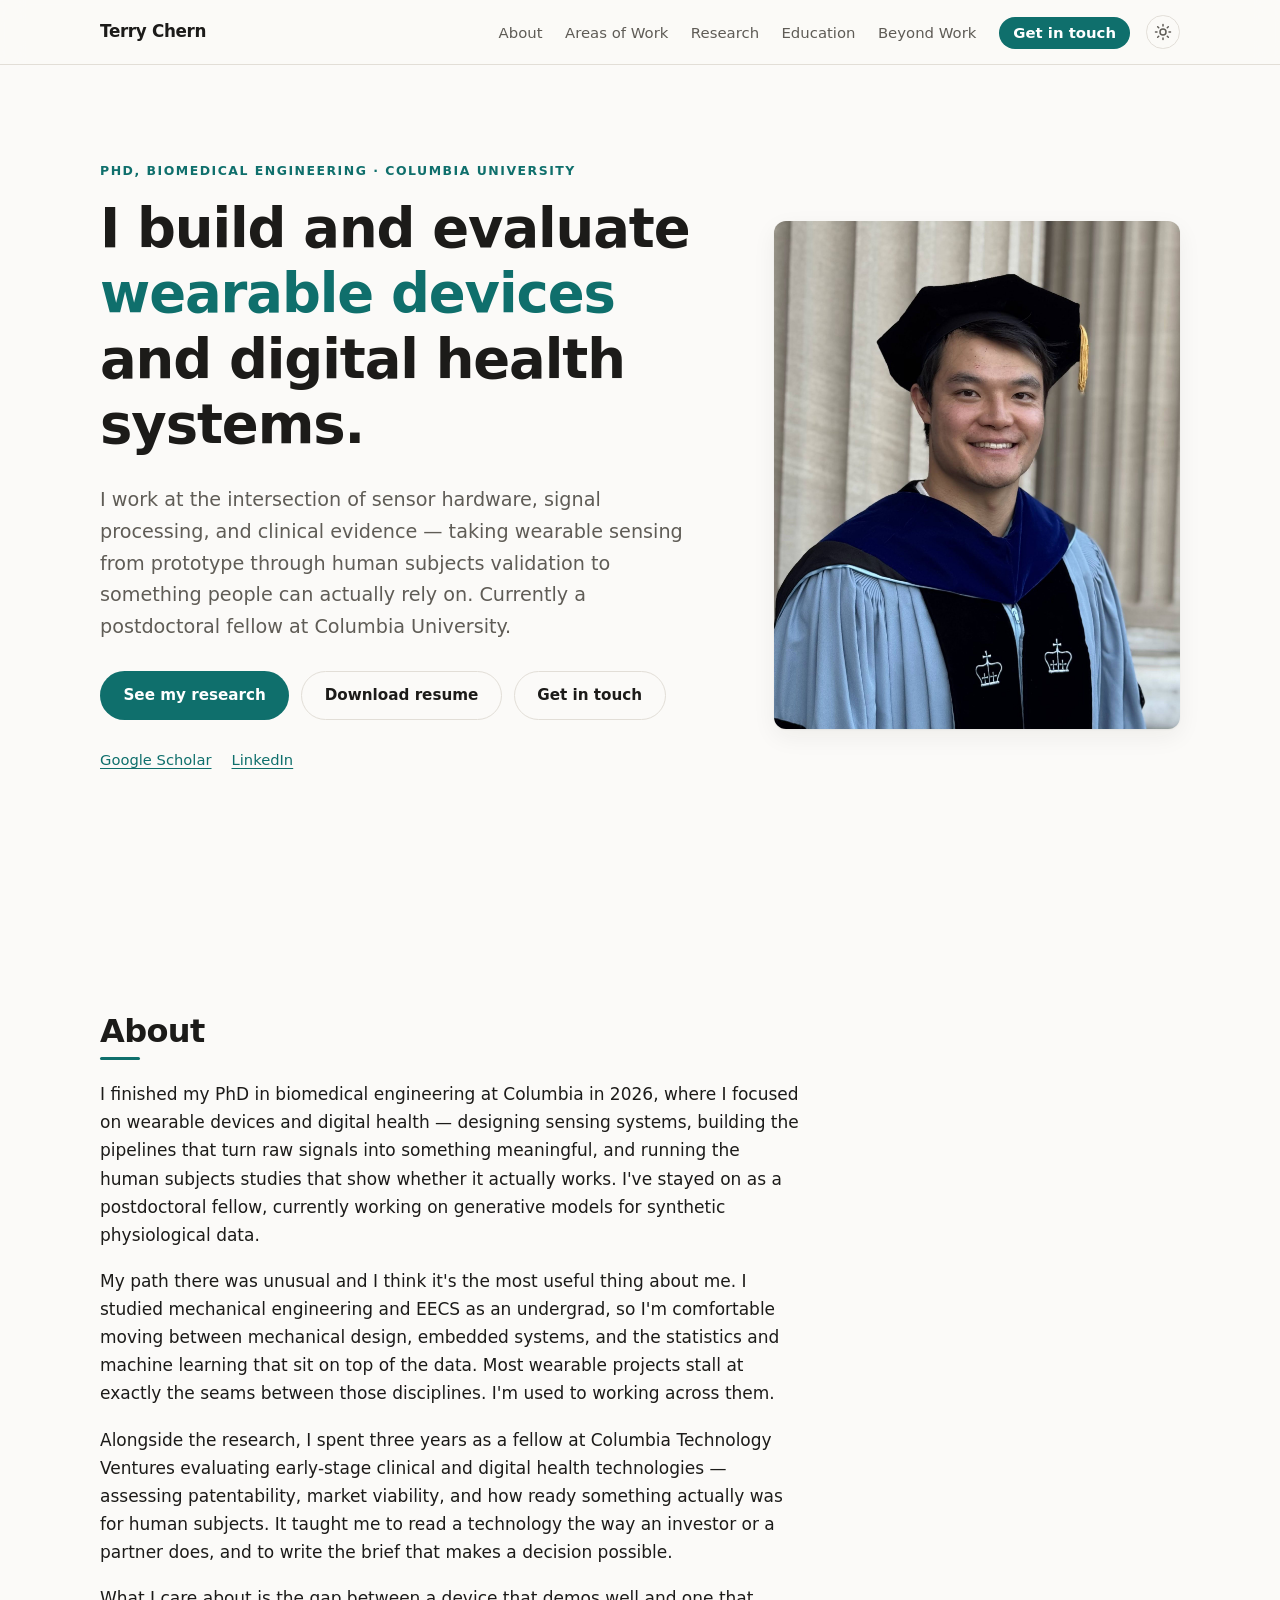
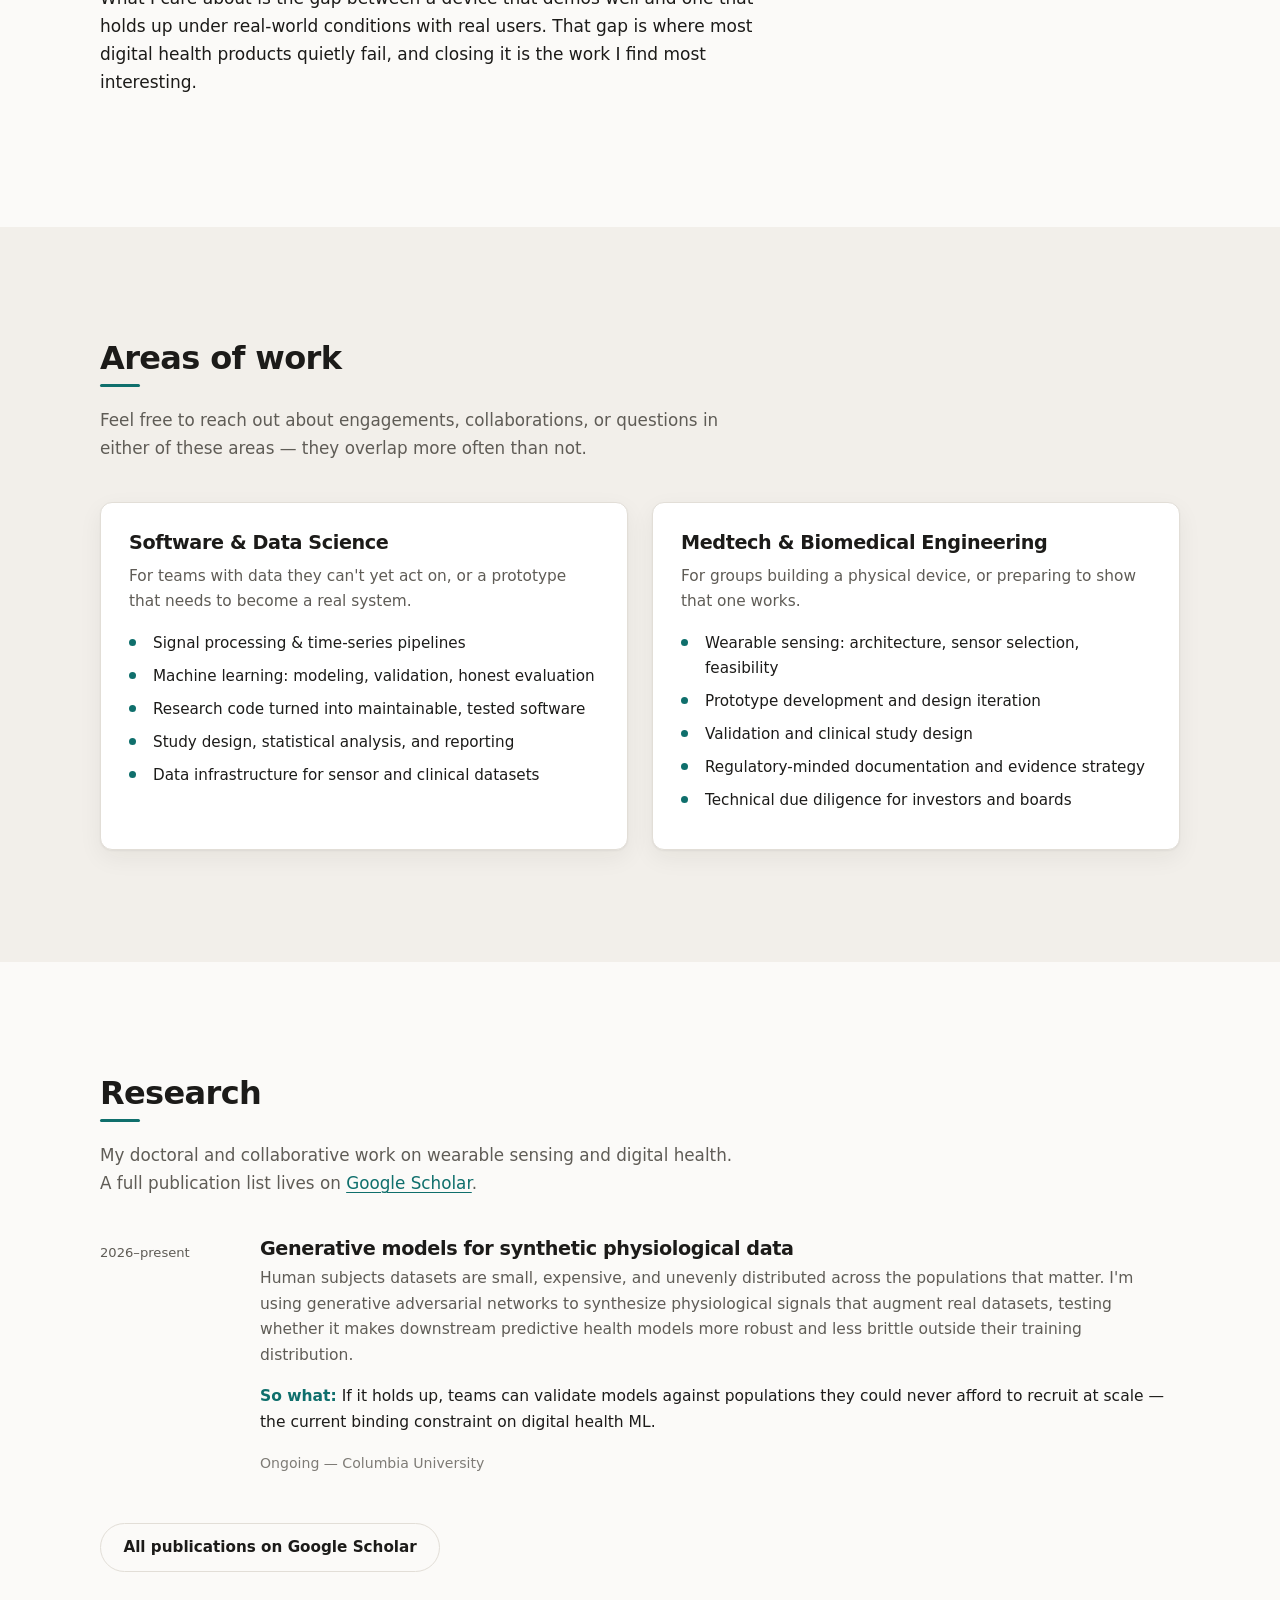
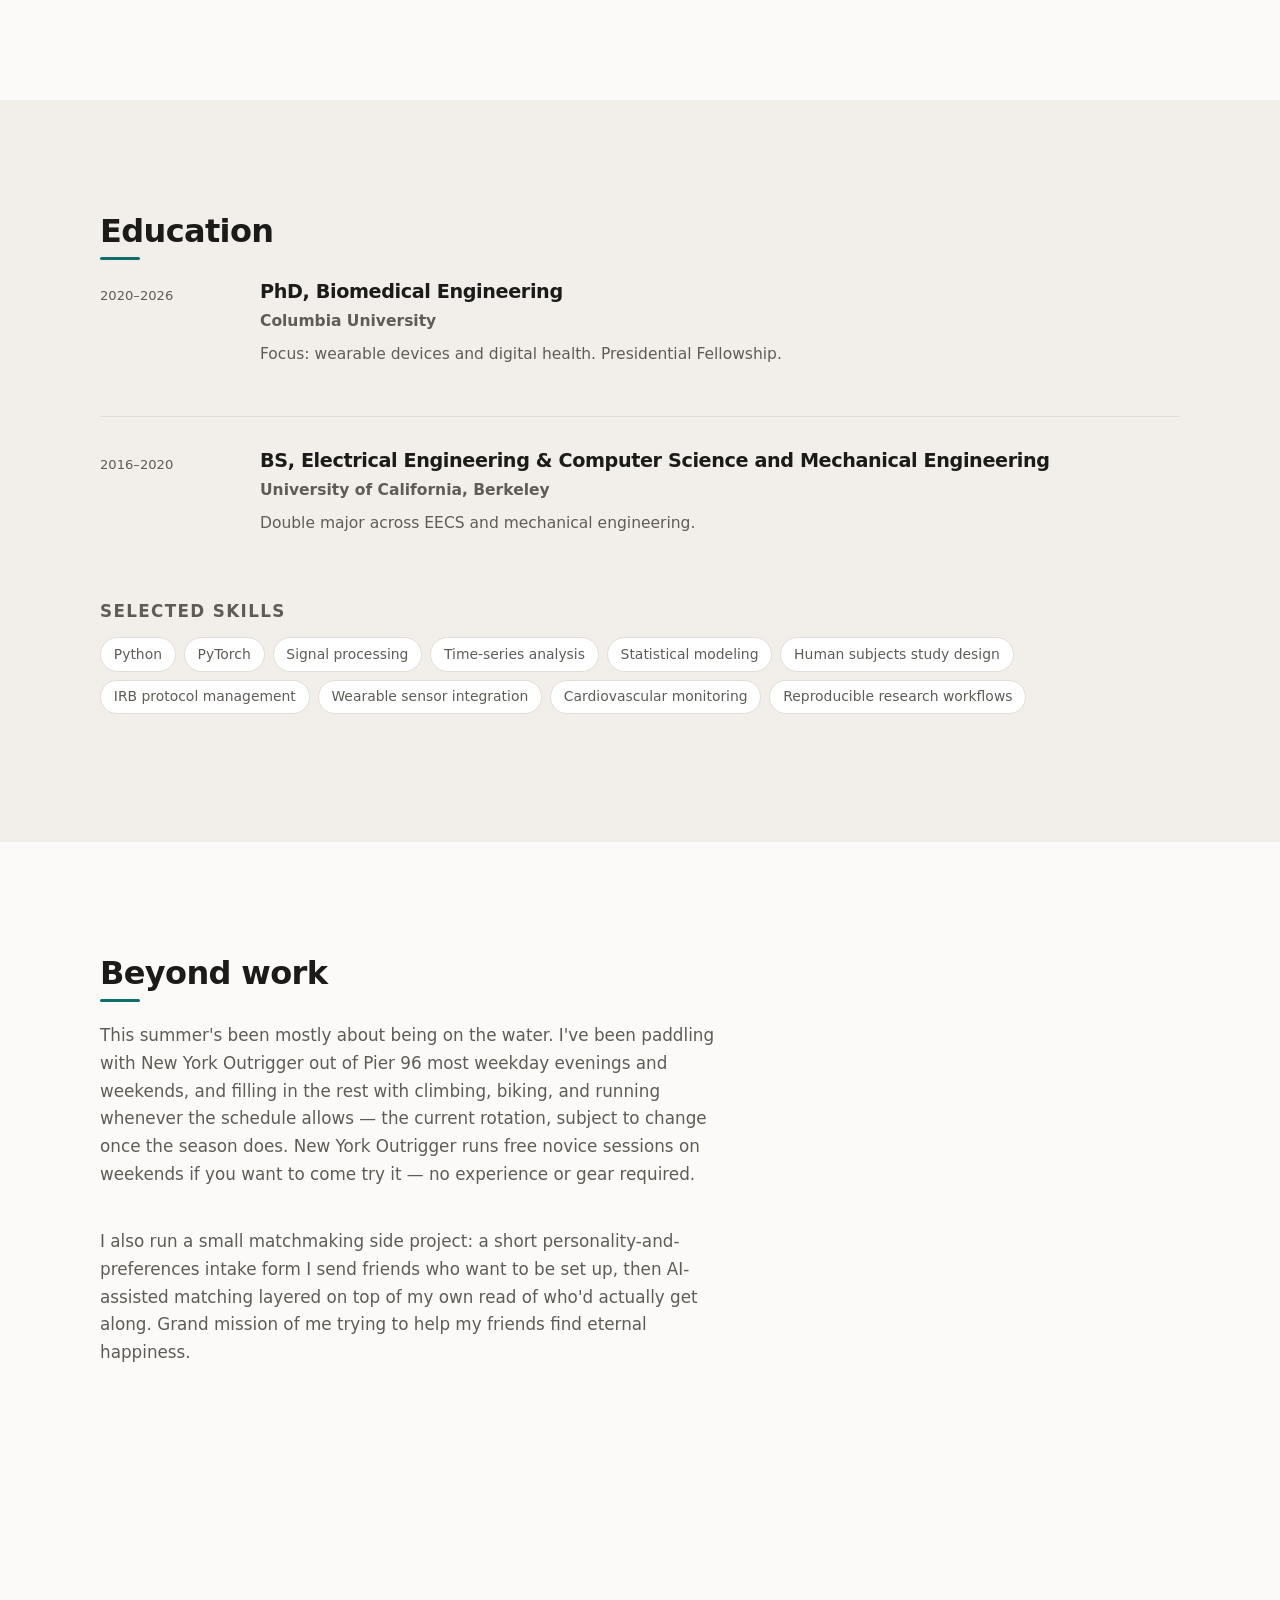
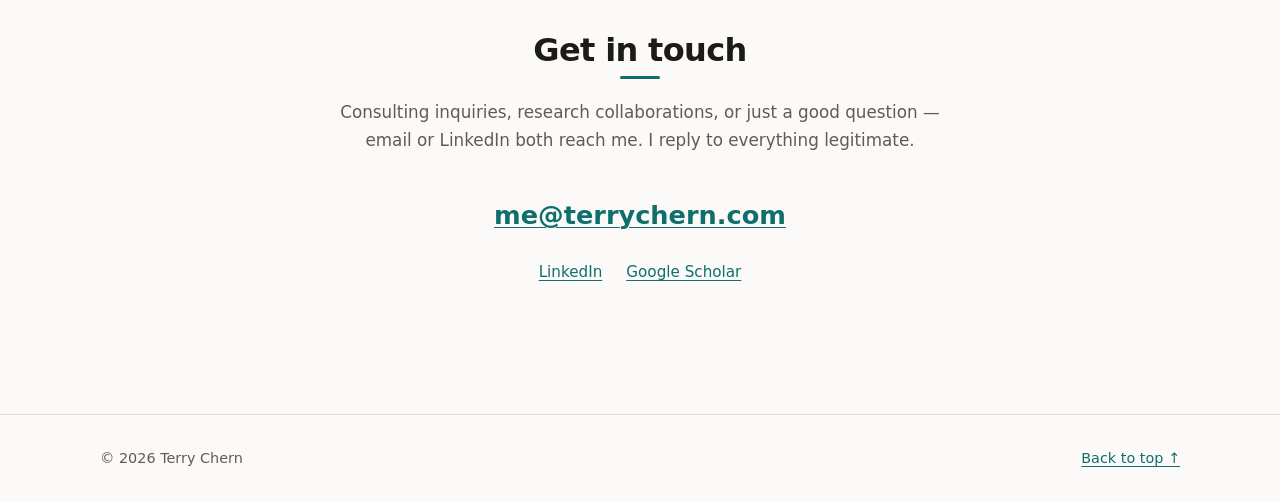
==== commit 3dc47f78: "Pull cardiovascular risk entry from Research for rework Removing to revisit framing later; content p" ====
--- a/index.html
+++ b/index.html
@@ -194,25 +194,6 @@
 
       <article class="entry">
         <div class="entry__meta">
-          <span class="tag">2025</span>
-        </div>
-        <div class="entry__body">
-          <h3>Cardiovascular risk prediction from ambulatory blood pressure</h3>
-          <p>
-            A deep learning method for extracting cardiovascular risk signal from
-            ambulatory blood pressure measurement series. I led the manuscript
-            reframing and the scientific data visualization that communicated how
-            the method worked and where it applied.
-          </p>
-          <p class="entry__sowhat"><strong>So what:</strong> Ambulatory monitors
-            already collect this data routinely; the risk information was sitting
-            unused in recordings clinicians were only reading for averages.</p>
-          <p class="entry__venue"><em>npj Biosensing</em> (2025)</p>
-        </div>
-      </article>
-
-      <article class="entry">
-        <div class="entry__meta">
           <span class="tag">2026–present</span>
         </div>
         <div class="entry__body">
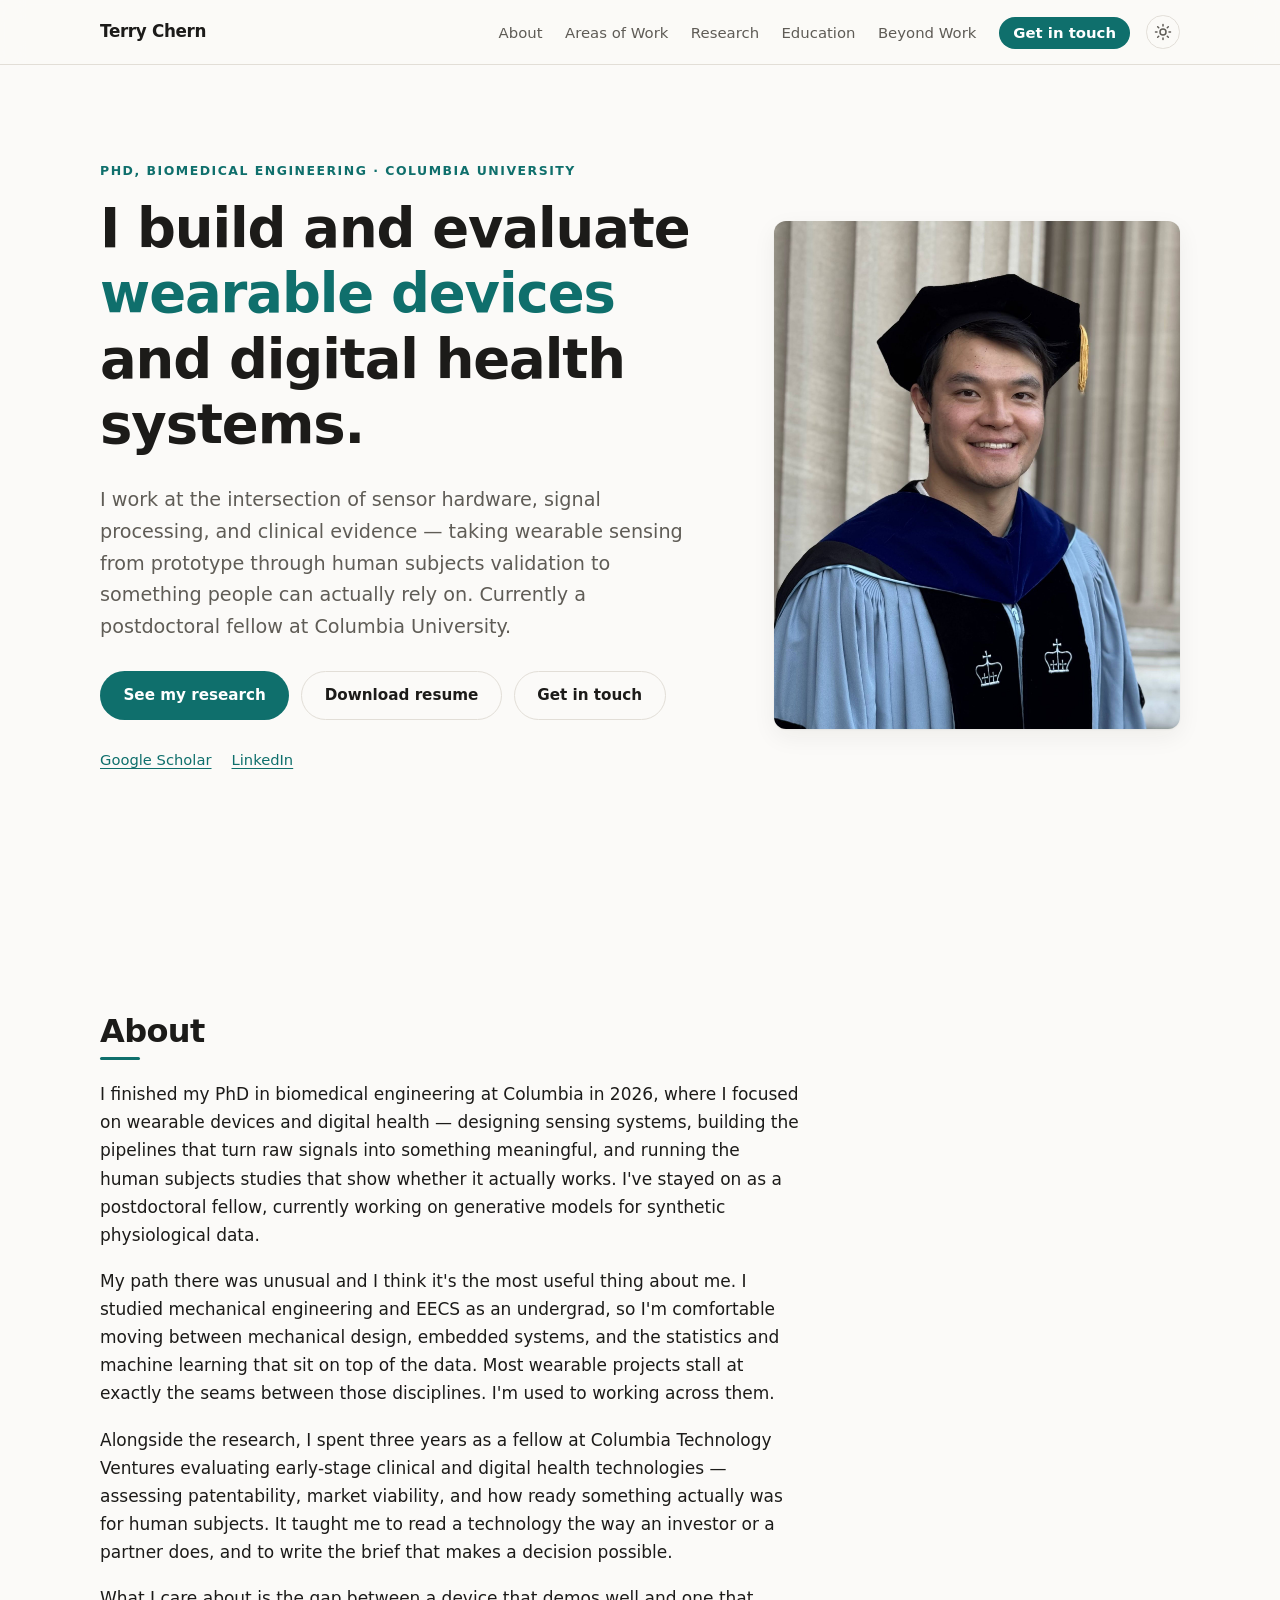
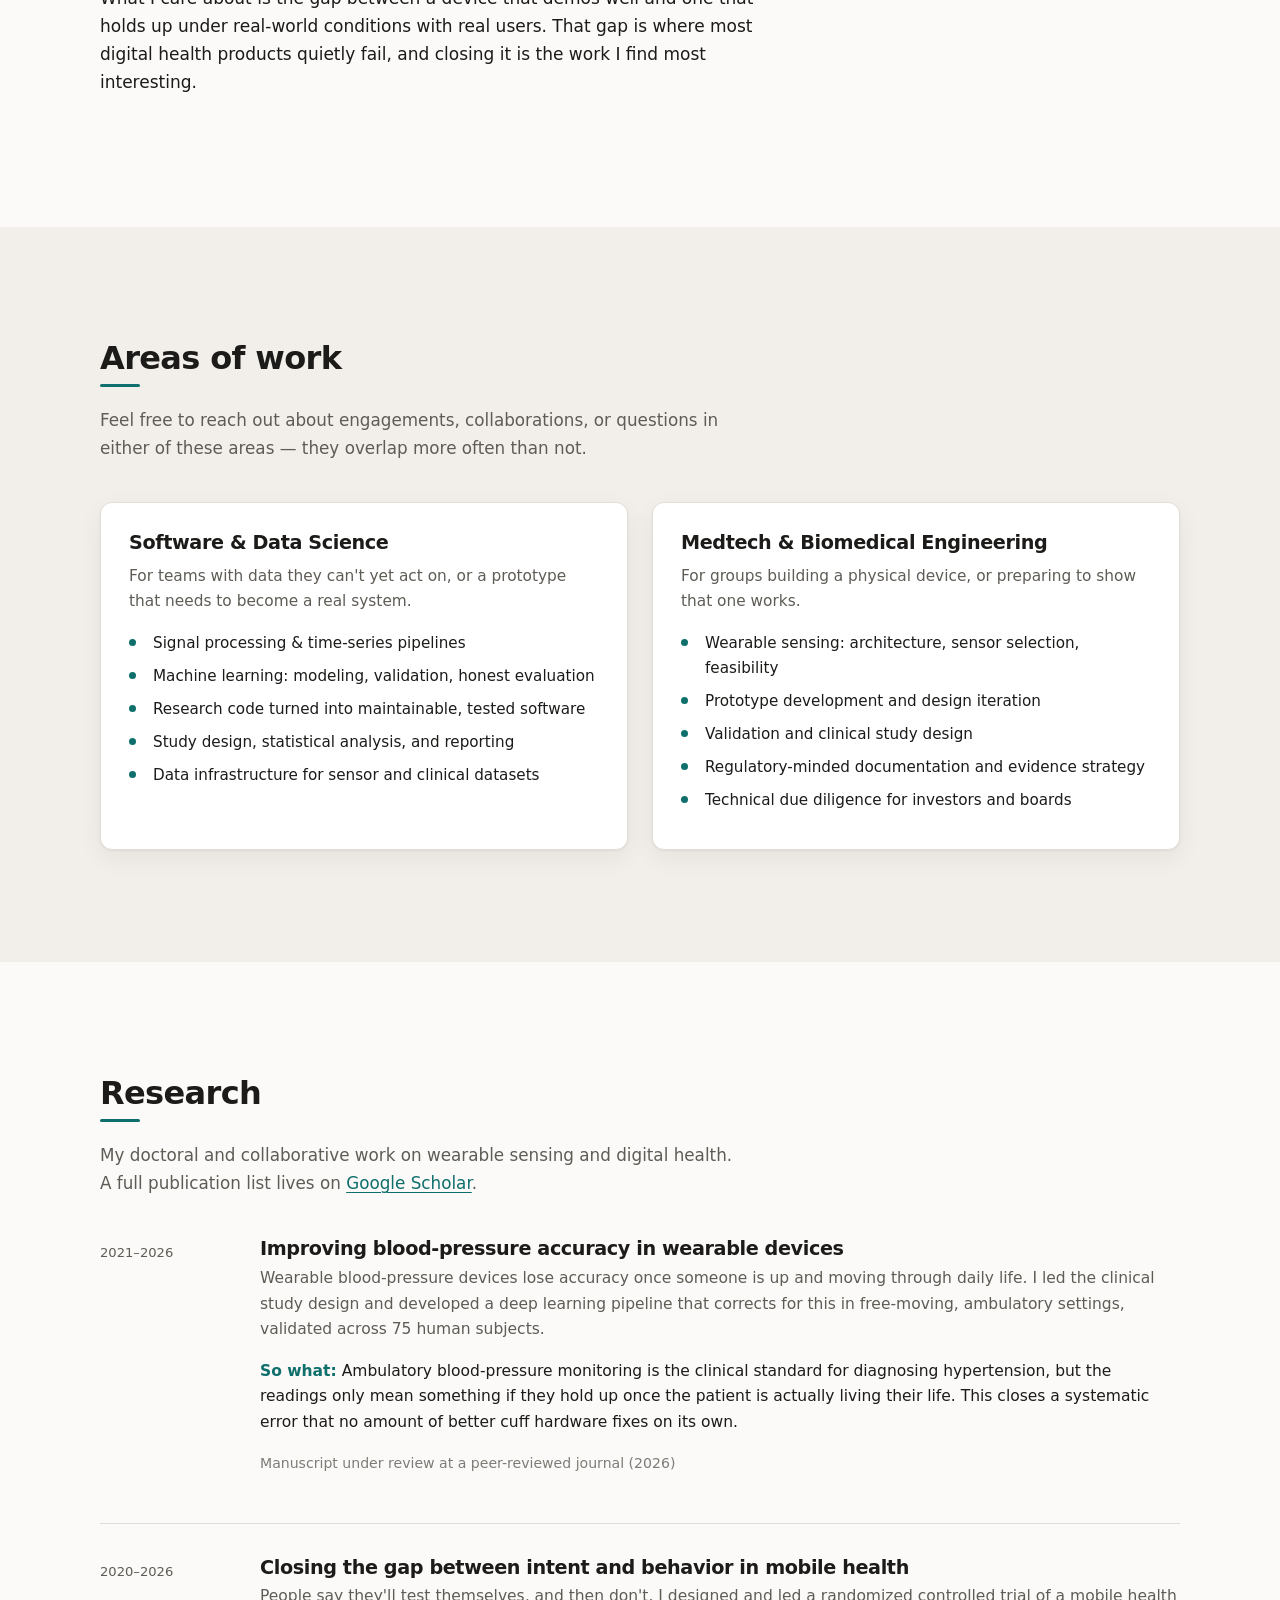
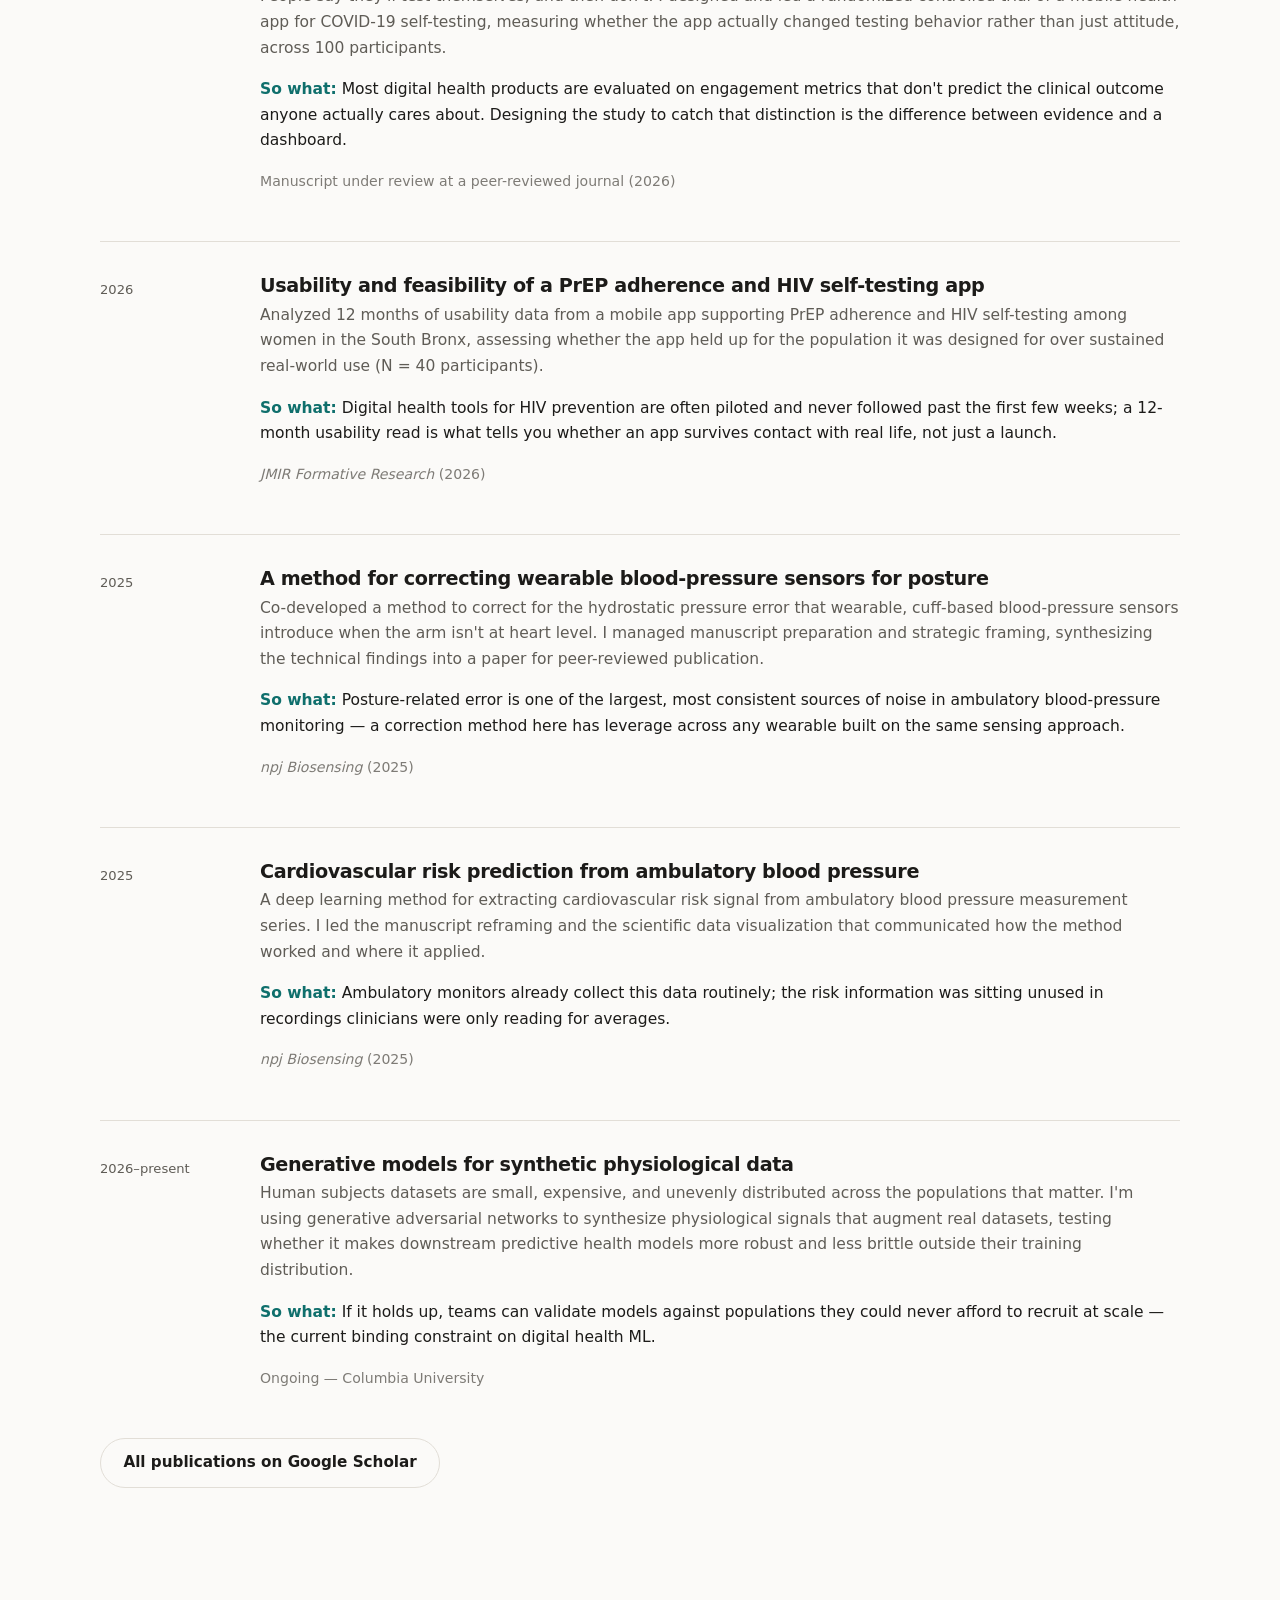
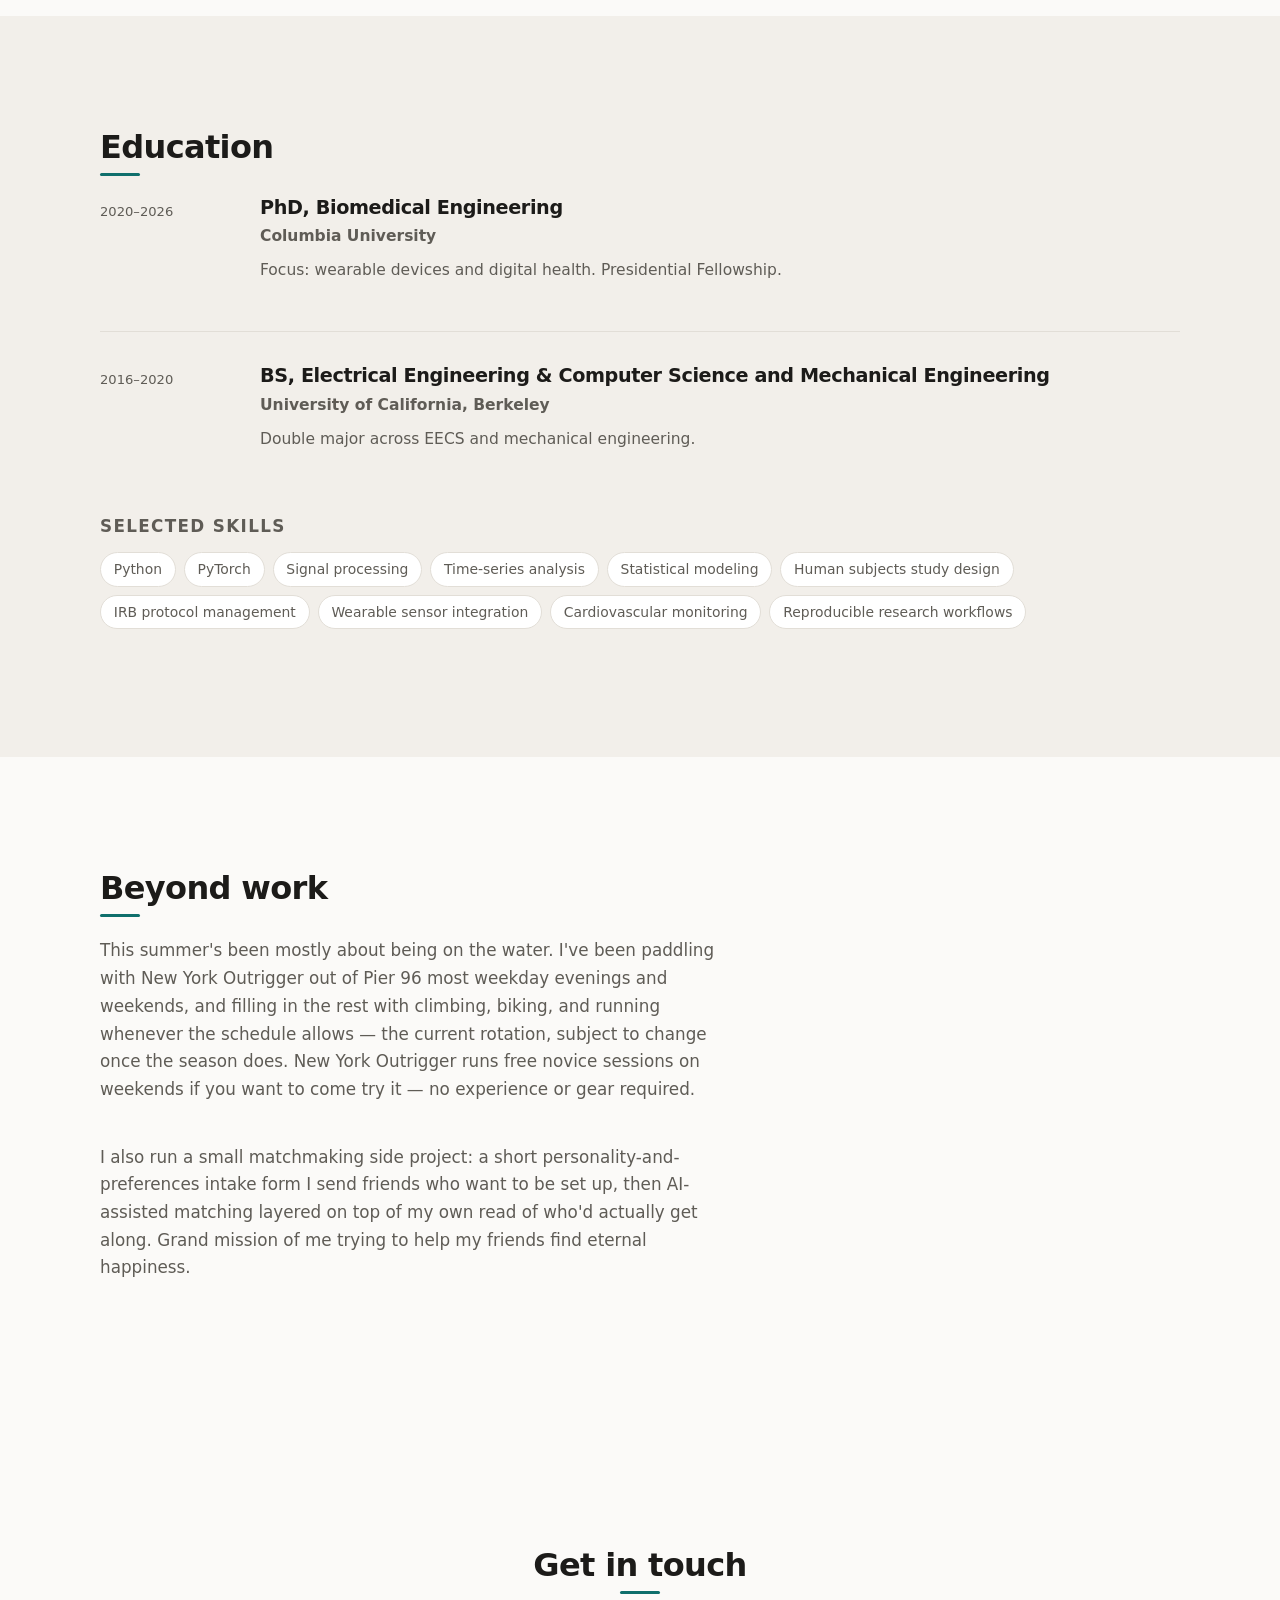
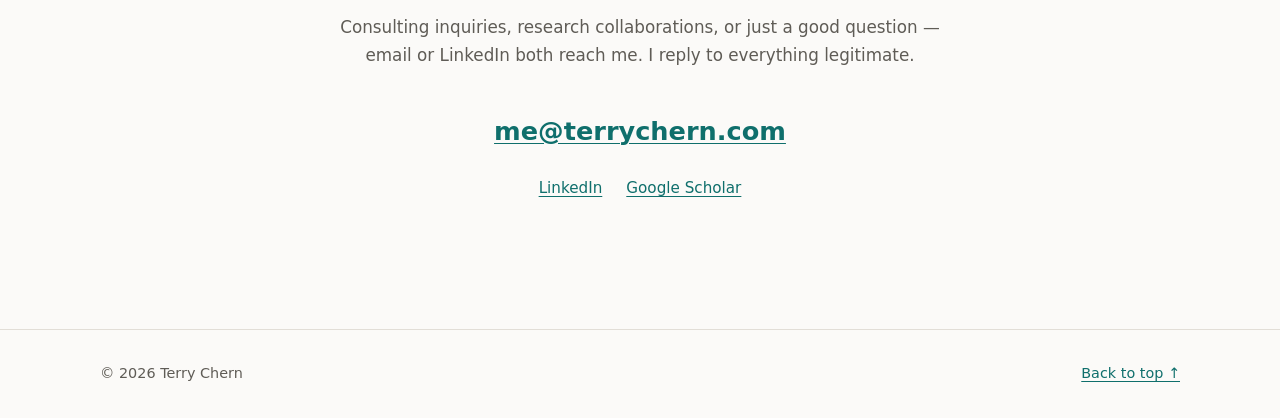
==== commit 16314aaf: "Publish research entries with fully generic under-review phrasing Adds the two under-review manuscri" ====
--- a/index.html
+++ b/index.html
@@ -193,6 +193,100 @@
     <div class="stack">
 
       <article class="entry">
+        <div class="entry__meta"><span class="tag">2021–2026</span></div>
+        <div class="entry__body">
+          <h3>Improving blood-pressure accuracy in wearable devices</h3>
+          <p>
+            Wearable blood-pressure devices lose accuracy once someone is up and
+            moving through daily life. I led the clinical study design and
+            developed a deep learning pipeline that corrects for this in
+            free-moving, ambulatory settings, validated across 75 human subjects.
+          </p>
+          <p class="entry__sowhat"><strong>So what:</strong> Ambulatory blood-pressure
+            monitoring is the clinical standard for diagnosing hypertension, but the
+            readings only mean something if they hold up once the patient is
+            actually living their life. This closes a systematic error that no
+            amount of better cuff hardware fixes on its own.</p>
+          <p class="entry__venue">Manuscript under review at a peer-reviewed journal (2026)</p>
+        </div>
+      </article>
+
+      <article class="entry">
+        <div class="entry__meta"><span class="tag">2020–2026</span></div>
+        <div class="entry__body">
+          <h3>Closing the gap between intent and behavior in mobile health</h3>
+          <p>
+            People say they'll test themselves, and then don't. I designed and led
+            a randomized controlled trial of a mobile health app for COVID-19
+            self-testing, measuring whether the app actually changed testing
+            behavior rather than just attitude, across 100 participants.
+          </p>
+          <p class="entry__sowhat"><strong>So what:</strong> Most digital health
+            products are evaluated on engagement metrics that don't predict the
+            clinical outcome anyone actually cares about. Designing the study to
+            catch that distinction is the difference between evidence and a
+            dashboard.</p>
+          <p class="entry__venue">Manuscript under review at a peer-reviewed journal (2026)</p>
+        </div>
+      </article>
+
+      <article class="entry">
+        <div class="entry__meta"><span class="tag">2026</span></div>
+        <div class="entry__body">
+          <h3>Usability and feasibility of a PrEP adherence and HIV self-testing app</h3>
+          <p>
+            Analyzed 12 months of usability data from a mobile app supporting PrEP
+            adherence and HIV self-testing among women in the South Bronx,
+            assessing whether the app held up for the population it was designed
+            for over sustained real-world use (N = 40 participants).
+          </p>
+          <p class="entry__sowhat"><strong>So what:</strong> Digital health tools
+            for HIV prevention are often piloted and never followed past the first
+            few weeks; a 12-month usability read is what tells you whether an app
+            survives contact with real life, not just a launch.</p>
+          <p class="entry__venue"><em>JMIR Formative Research</em> (2026)</p>
+        </div>
+      </article>
+
+      <article class="entry">
+        <div class="entry__meta"><span class="tag">2025</span></div>
+        <div class="entry__body">
+          <h3>A method for correcting wearable blood-pressure sensors for posture</h3>
+          <p>
+            Co-developed a method to correct for the hydrostatic pressure error
+            that wearable, cuff-based blood-pressure sensors introduce when the arm
+            isn't at heart level. I managed manuscript preparation and strategic
+            framing, synthesizing the technical findings into a paper for
+            peer-reviewed publication.
+          </p>
+          <p class="entry__sowhat"><strong>So what:</strong> Posture-related error is
+            one of the largest, most consistent sources of noise in ambulatory
+            blood-pressure monitoring — a correction method here has leverage
+            across any wearable built on the same sensing approach.</p>
+          <p class="entry__venue"><em>npj Biosensing</em> (2025)</p>
+        </div>
+      </article>
+
+      <article class="entry">
+        <div class="entry__meta">
+          <span class="tag">2025</span>
+        </div>
+        <div class="entry__body">
+          <h3>Cardiovascular risk prediction from ambulatory blood pressure</h3>
+          <p>
+            A deep learning method for extracting cardiovascular risk signal from
+            ambulatory blood pressure measurement series. I led the manuscript
+            reframing and the scientific data visualization that communicated how
+            the method worked and where it applied.
+          </p>
+          <p class="entry__sowhat"><strong>So what:</strong> Ambulatory monitors
+            already collect this data routinely; the risk information was sitting
+            unused in recordings clinicians were only reading for averages.</p>
+          <p class="entry__venue"><em>npj Biosensing</em> (2025)</p>
+        </div>
+      </article>
+
+      <article class="entry">
         <div class="entry__meta">
           <span class="tag">2026–present</span>
         </div>
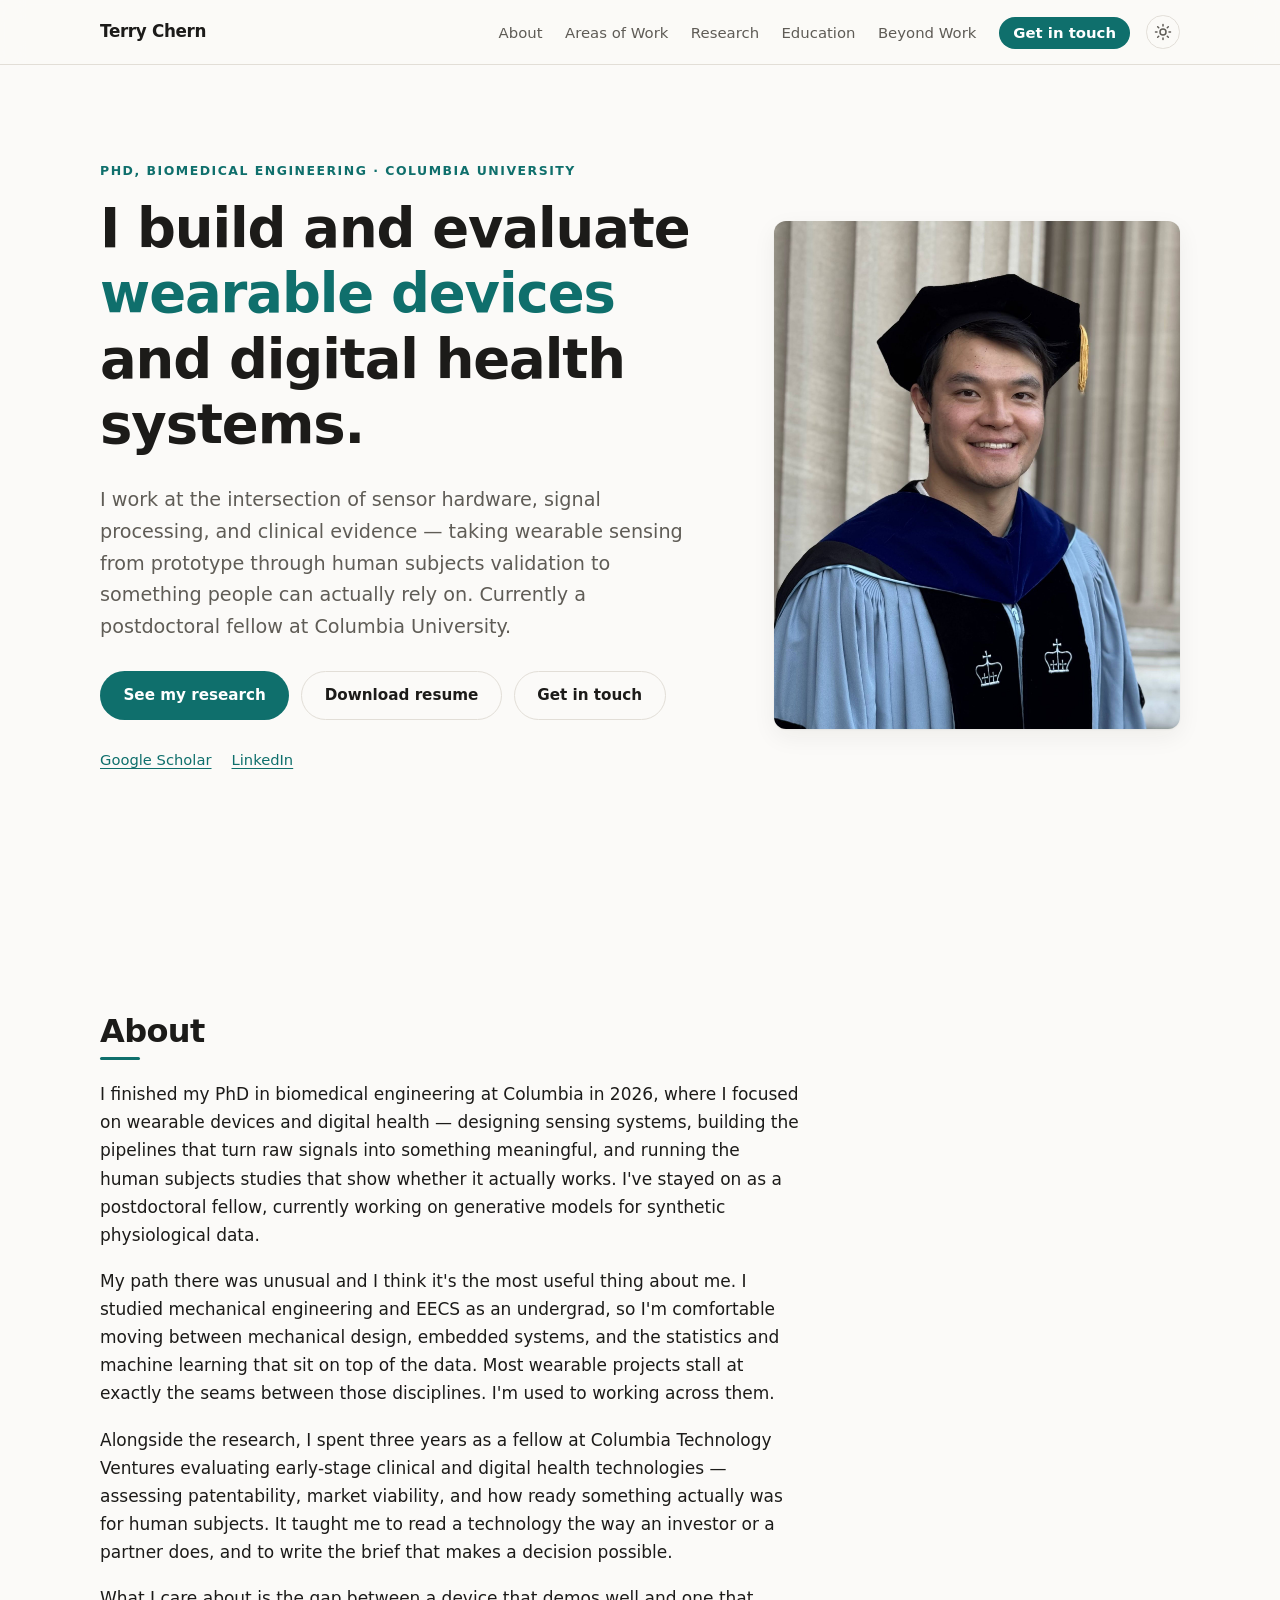
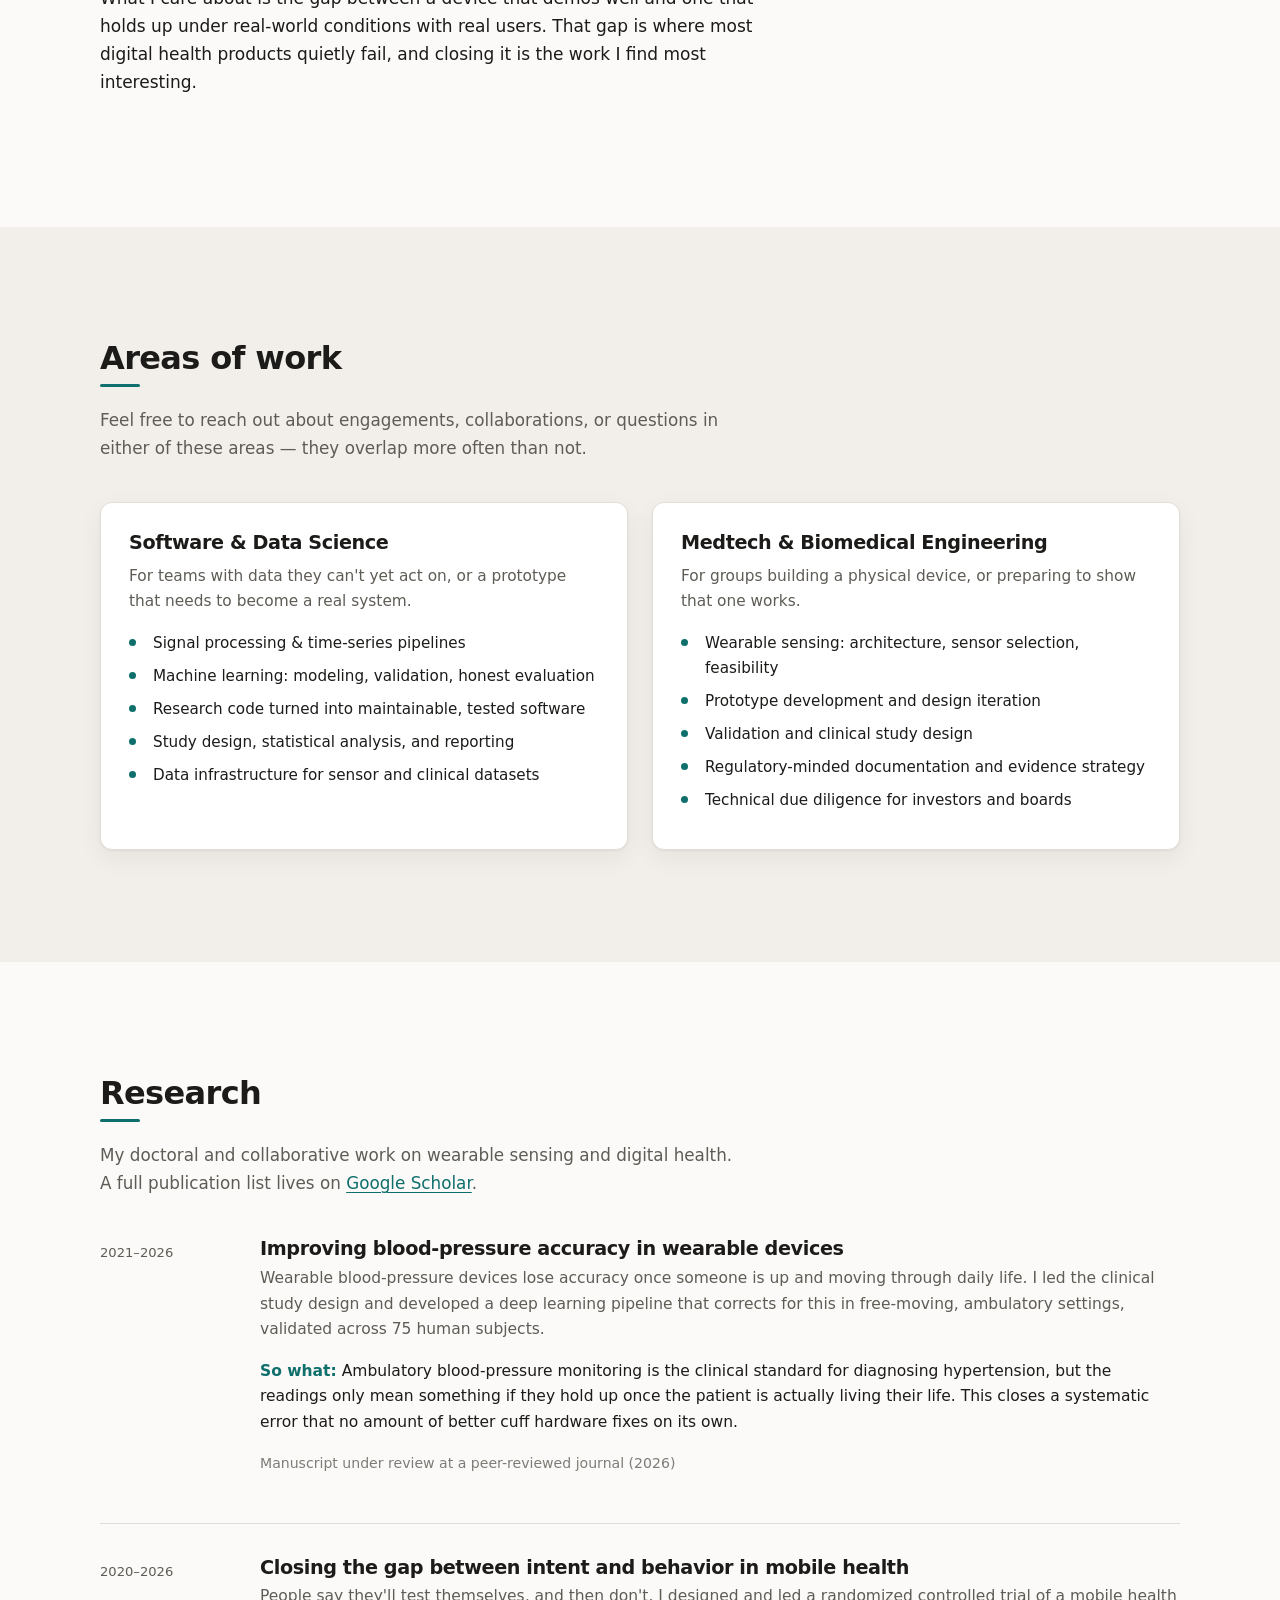
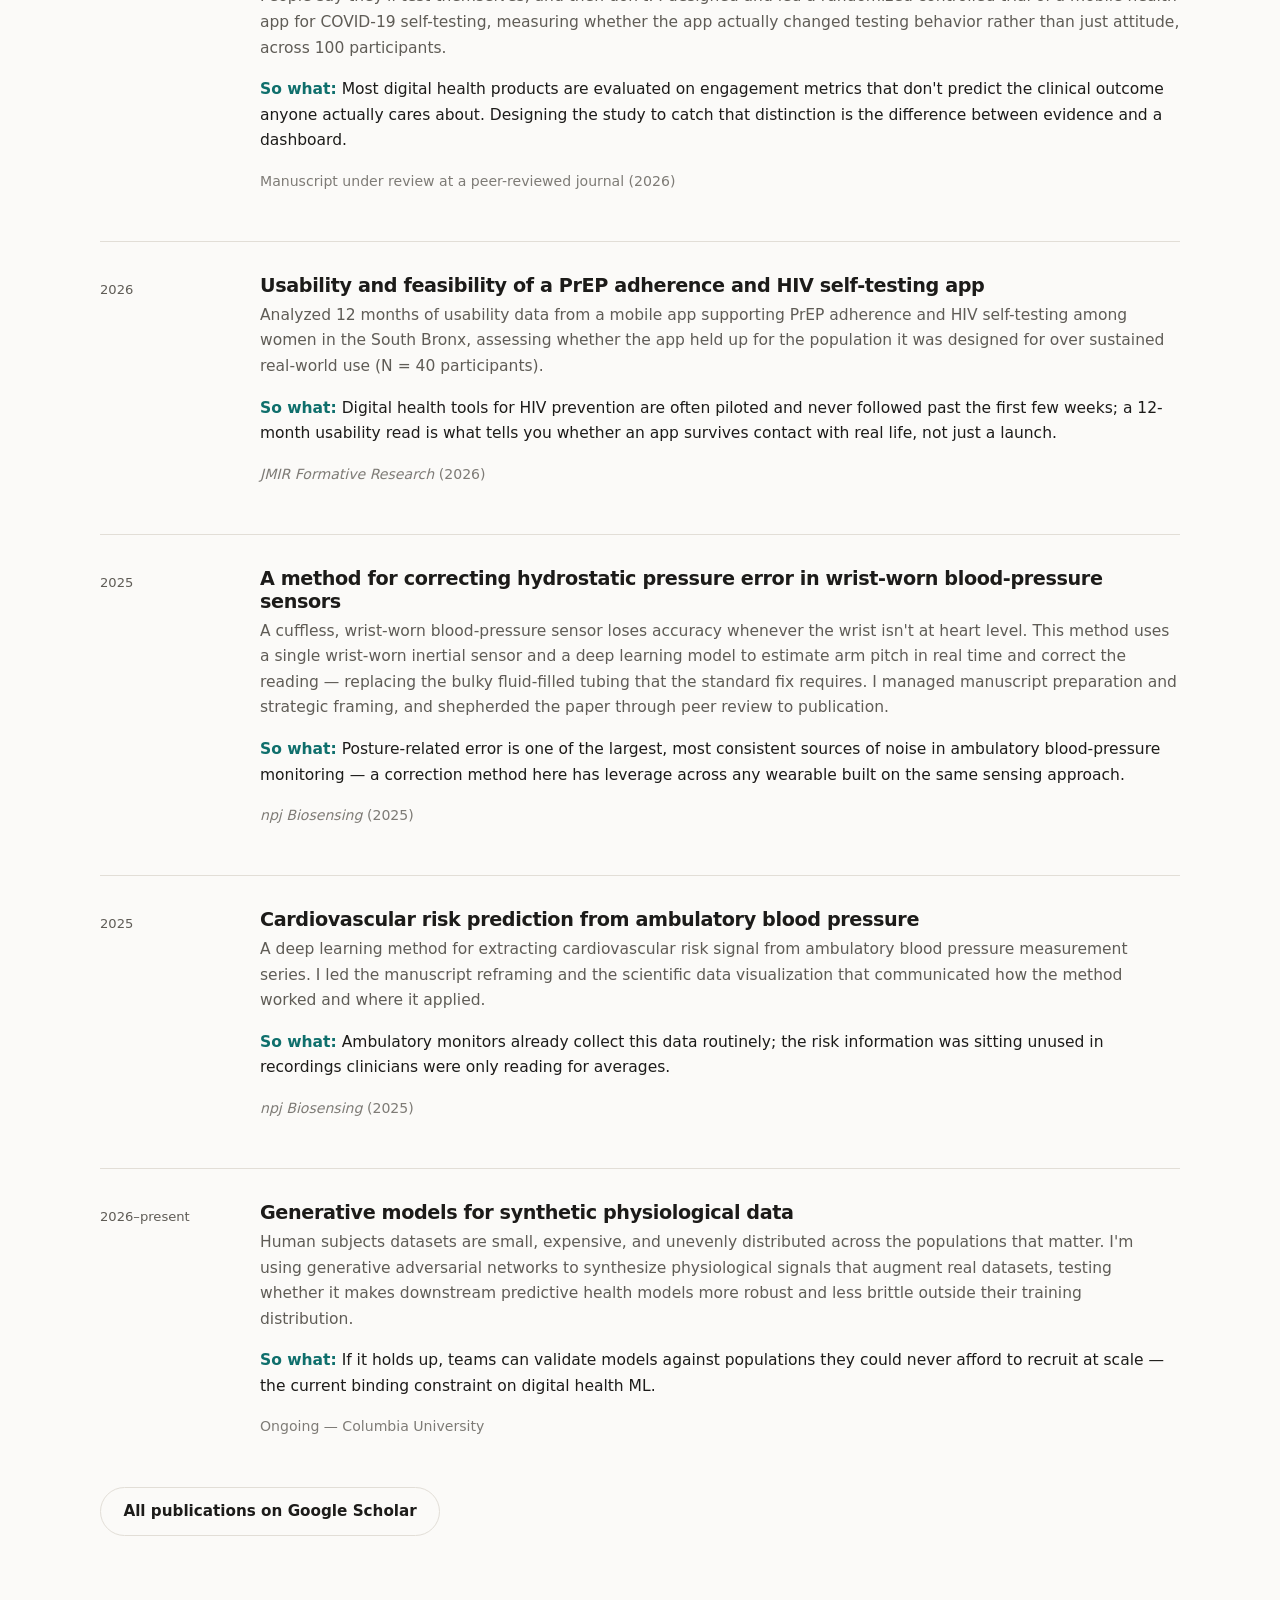
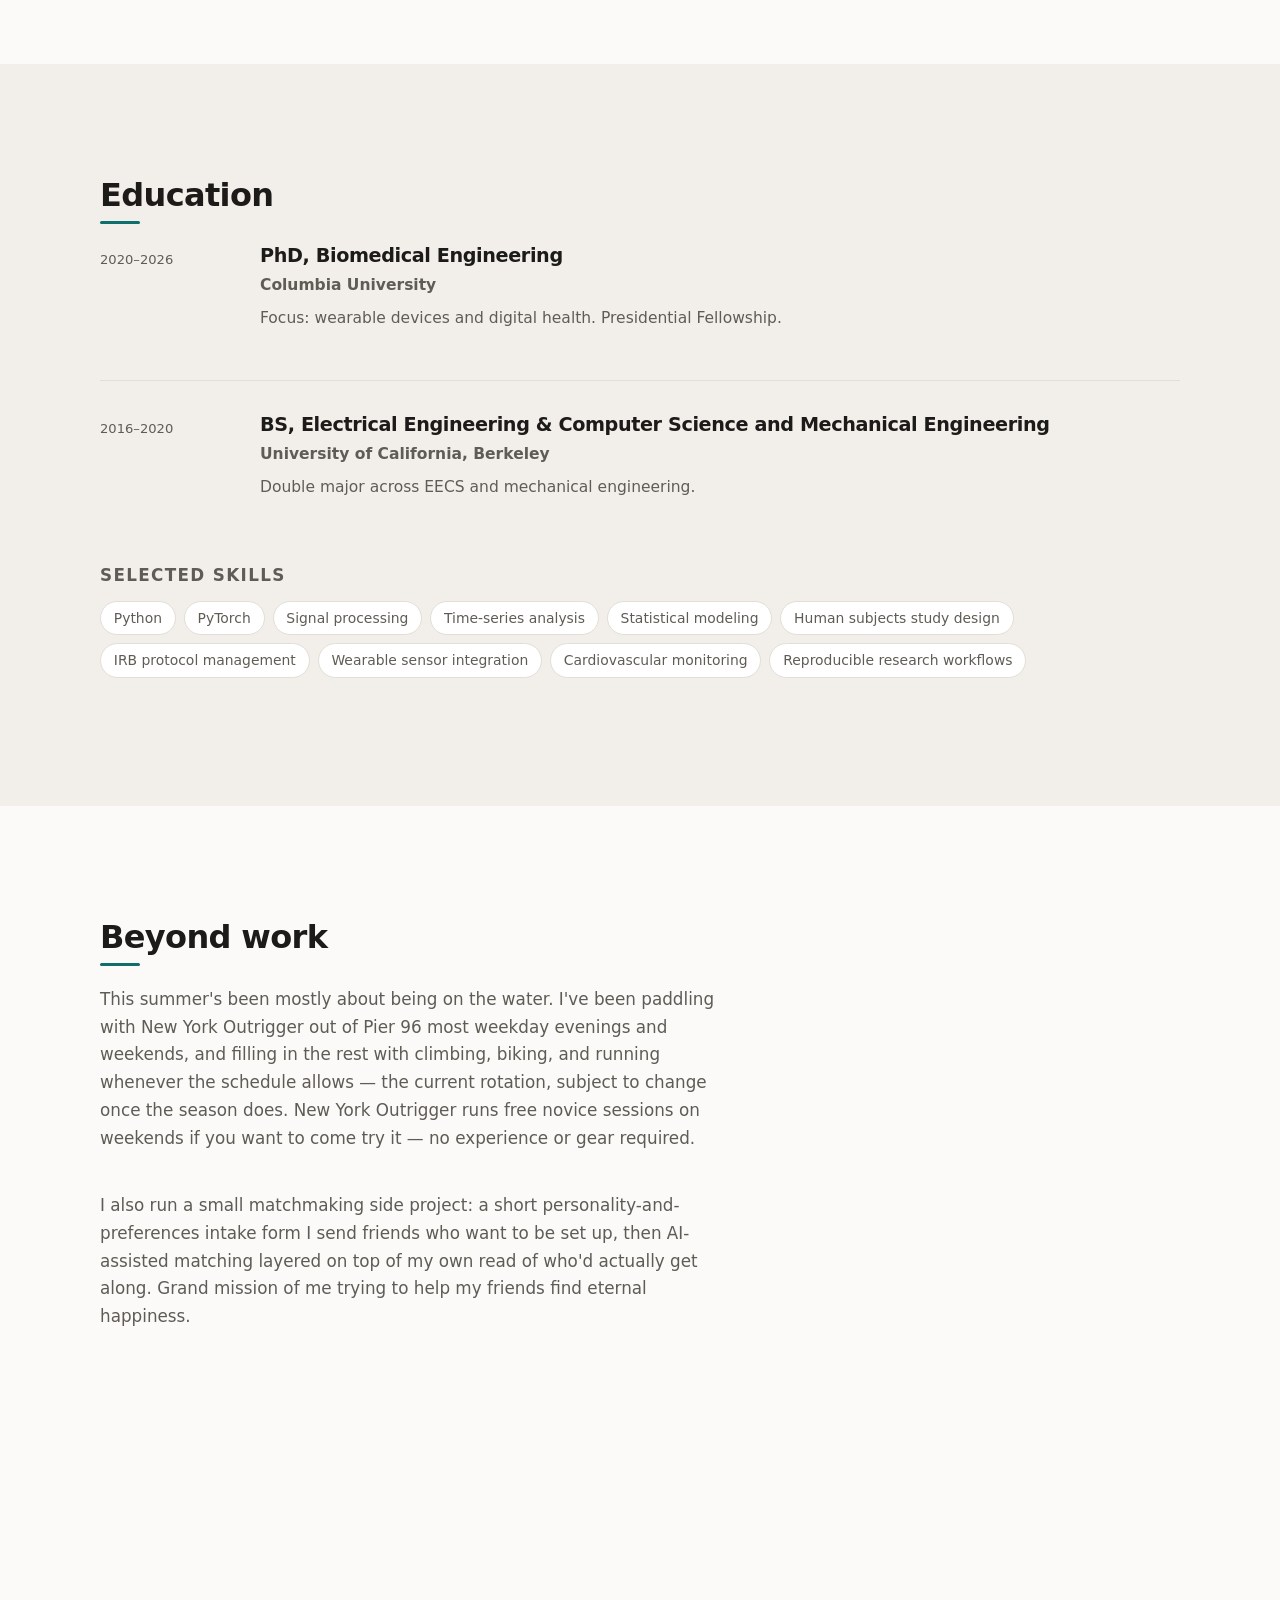
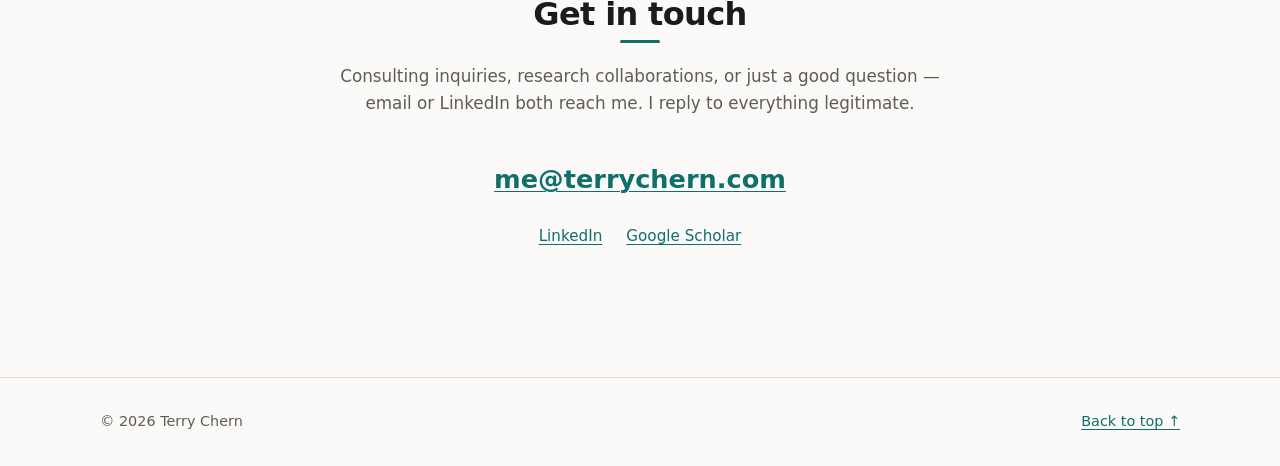
==== commit 8926a96e: "Correct technical accuracy and role attribution in Colburn research entry Fixes "cuff-based" to "cuf" ====
--- a/index.html
+++ b/index.html
@@ -251,13 +251,14 @@
       <article class="entry">
         <div class="entry__meta"><span class="tag">2025</span></div>
         <div class="entry__body">
-          <h3>A method for correcting wearable blood-pressure sensors for posture</h3>
-          <p>
-            Co-developed a method to correct for the hydrostatic pressure error
-            that wearable, cuff-based blood-pressure sensors introduce when the arm
-            isn't at heart level. I managed manuscript preparation and strategic
-            framing, synthesizing the technical findings into a paper for
-            peer-reviewed publication.
+          <h3>A method for correcting hydrostatic pressure error in wrist-worn blood-pressure sensors</h3>
+          <p>
+            A cuffless, wrist-worn blood-pressure sensor loses accuracy whenever the
+            wrist isn't at heart level. This method uses a single wrist-worn inertial
+            sensor and a deep learning model to estimate arm pitch in real time and
+            correct the reading — replacing the bulky fluid-filled tubing that the
+            standard fix requires. I managed manuscript preparation and strategic
+            framing, and shepherded the paper through peer review to publication.
           </p>
           <p class="entry__sowhat"><strong>So what:</strong> Posture-related error is
             one of the largest, most consistent sources of noise in ambulatory
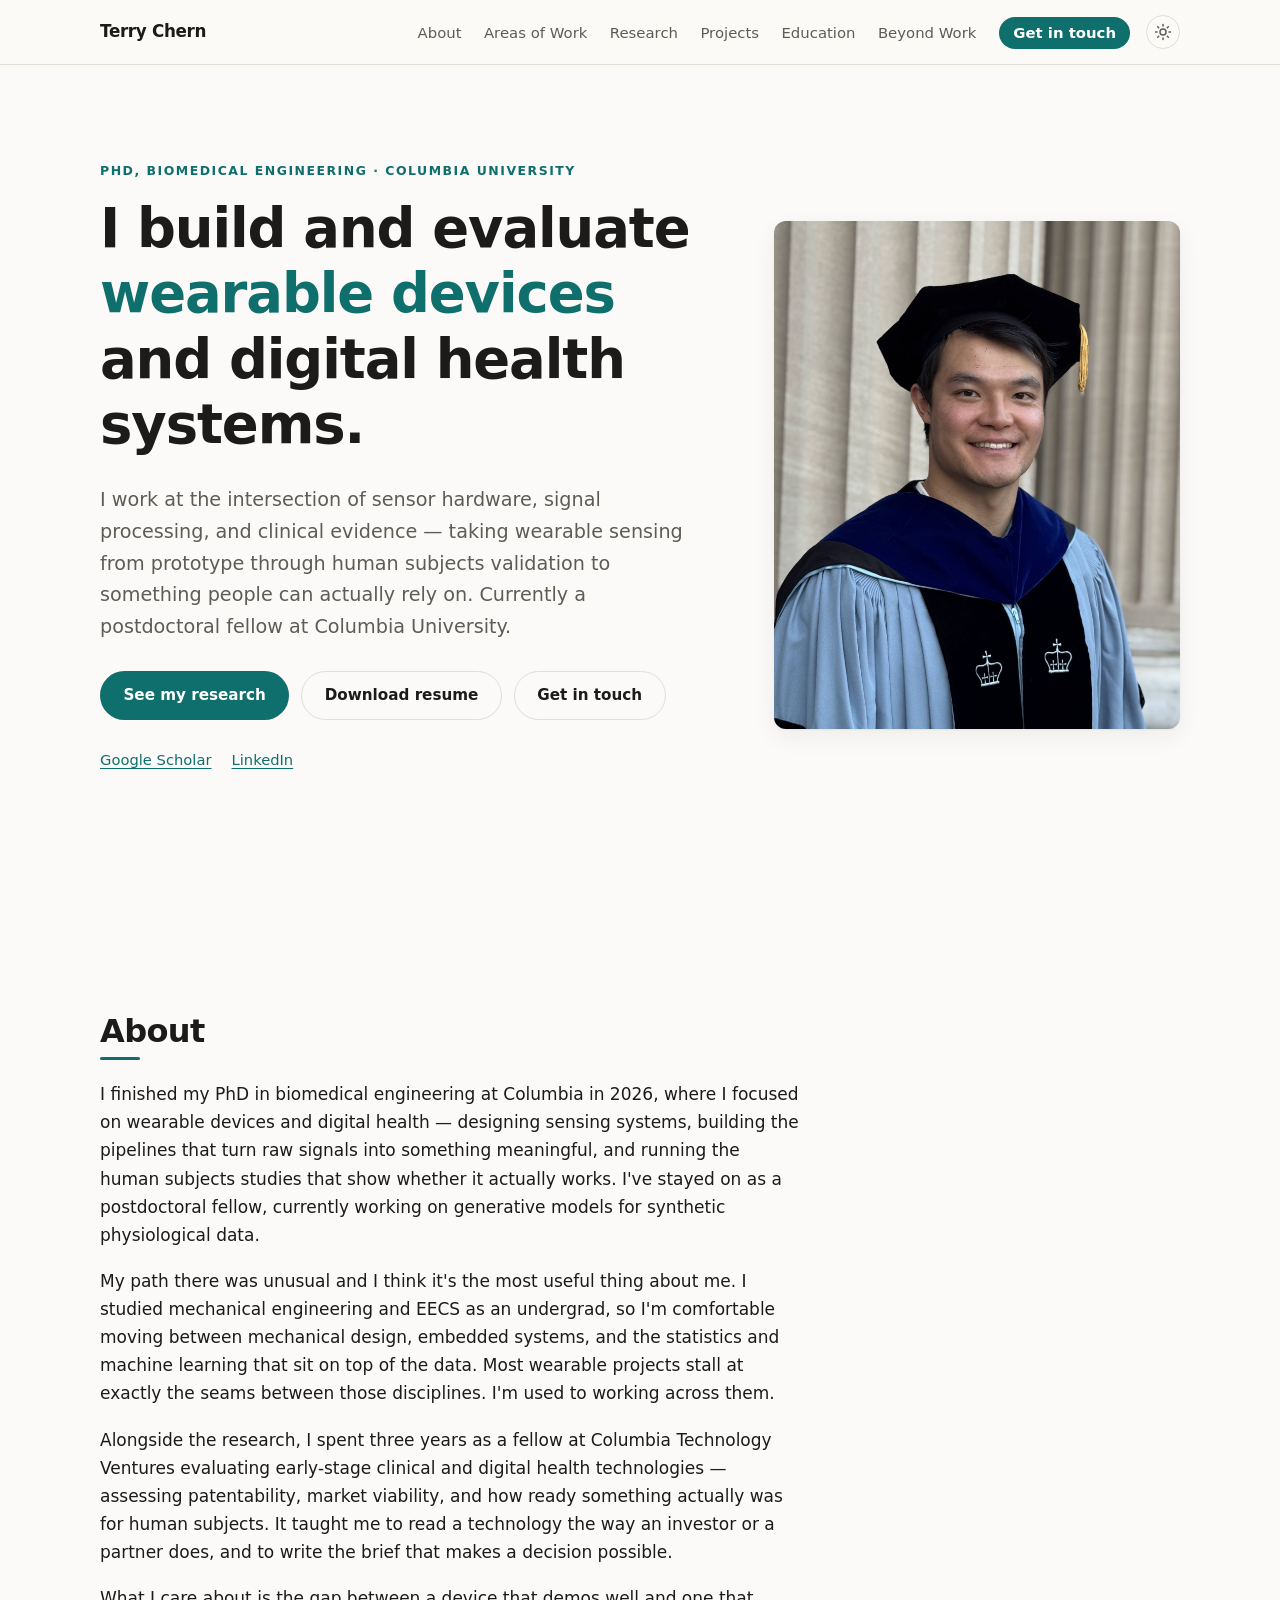
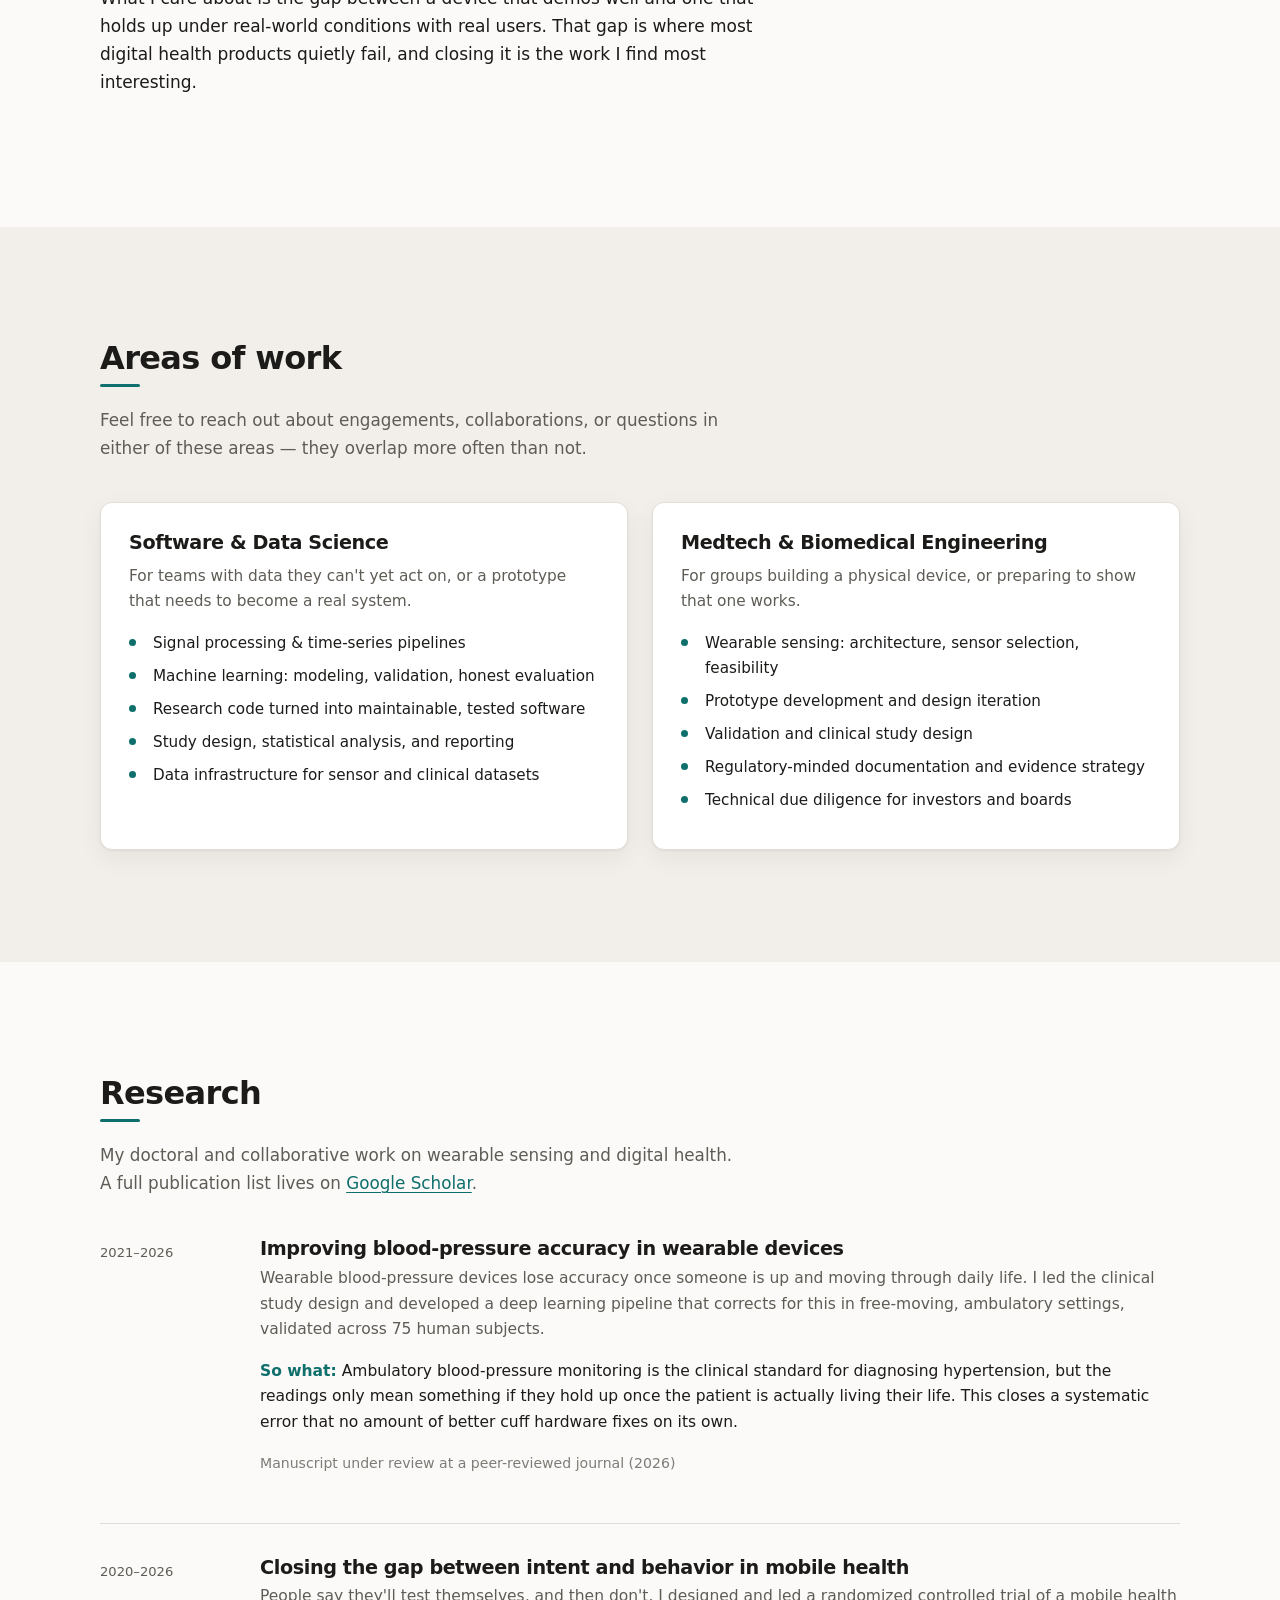
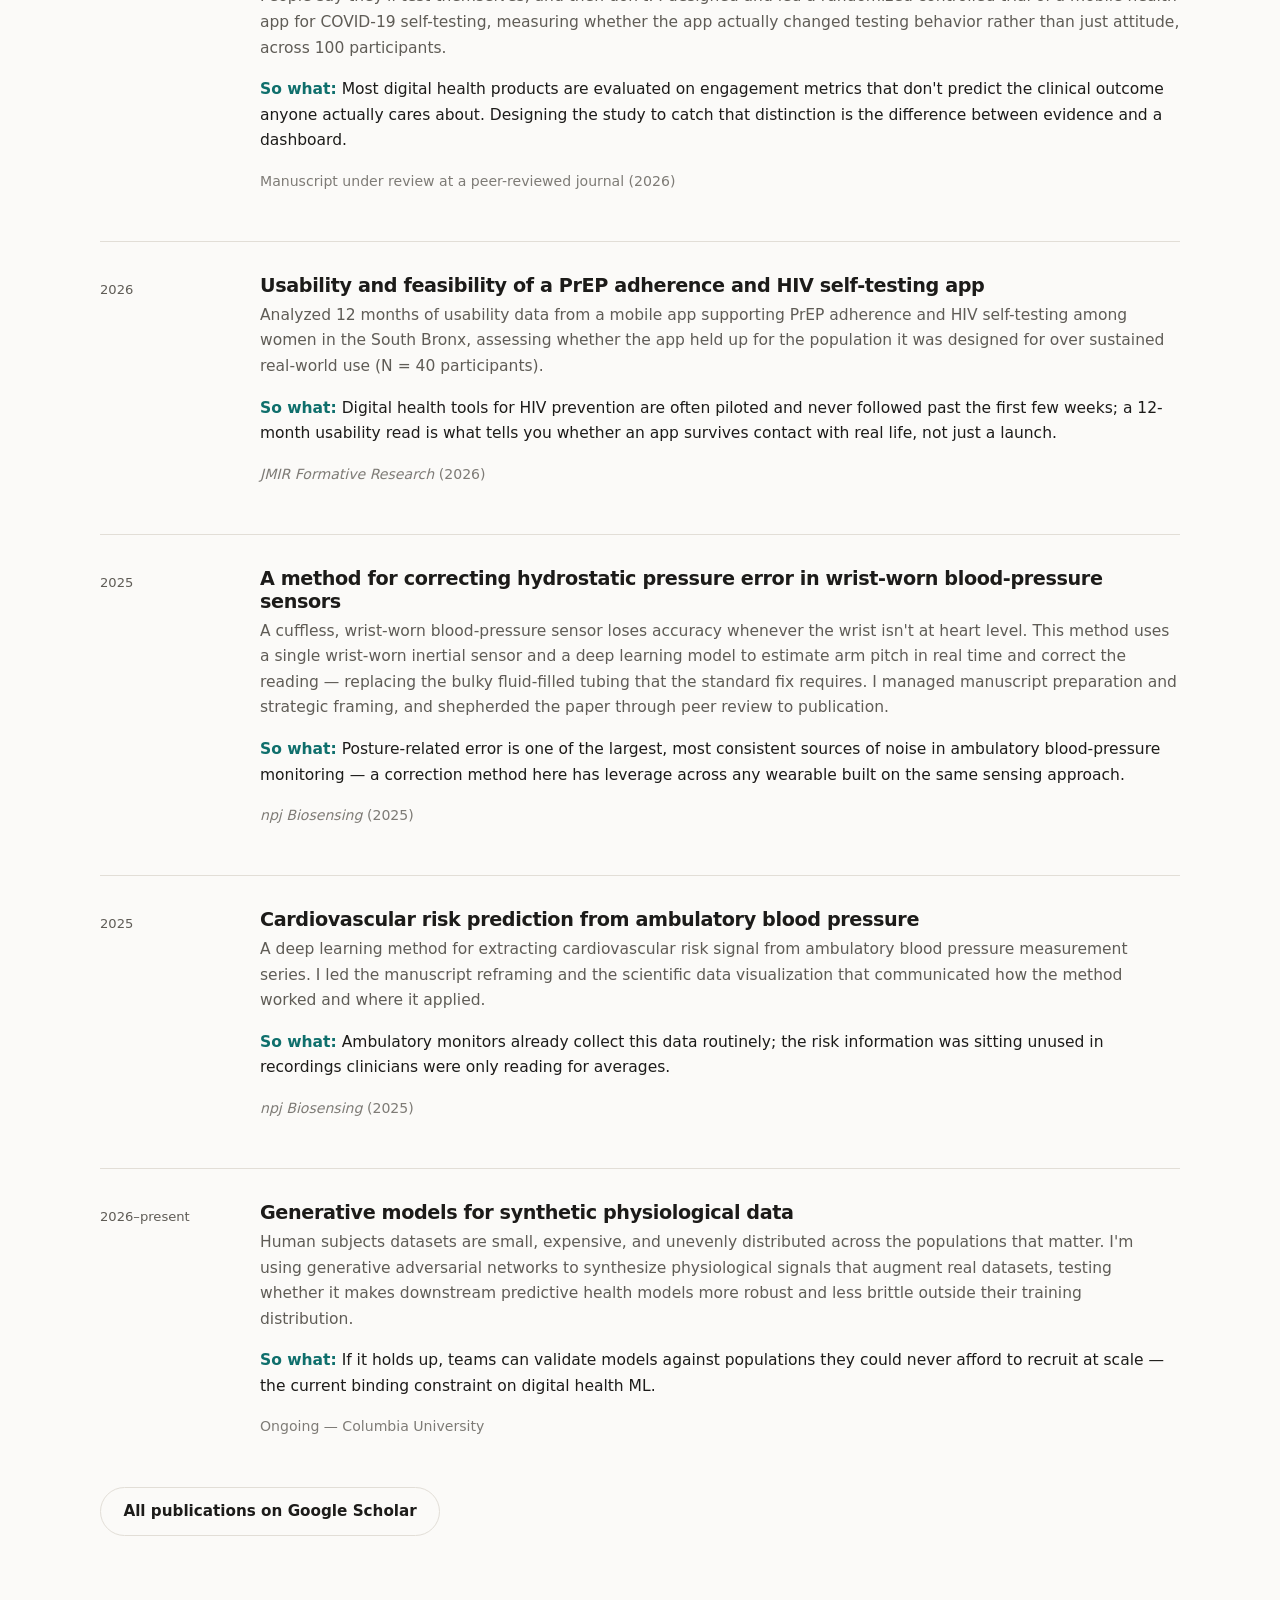
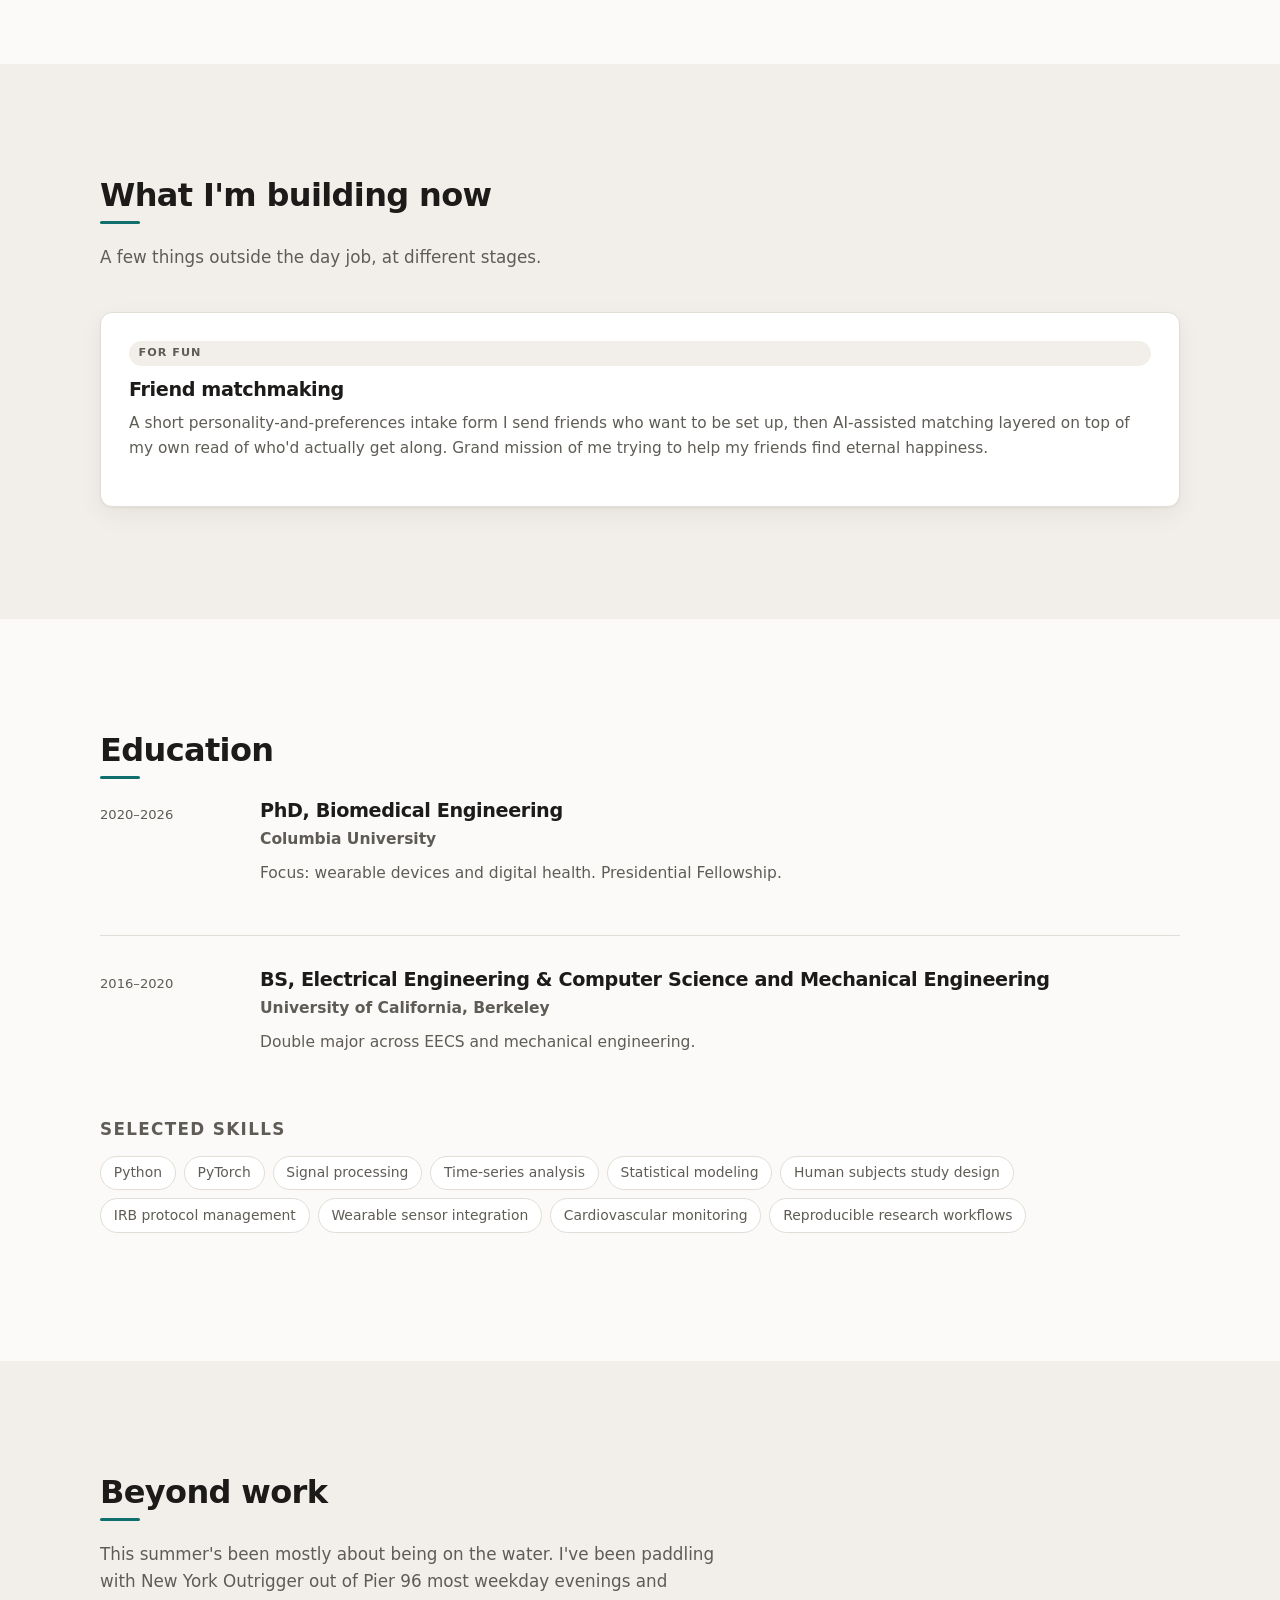
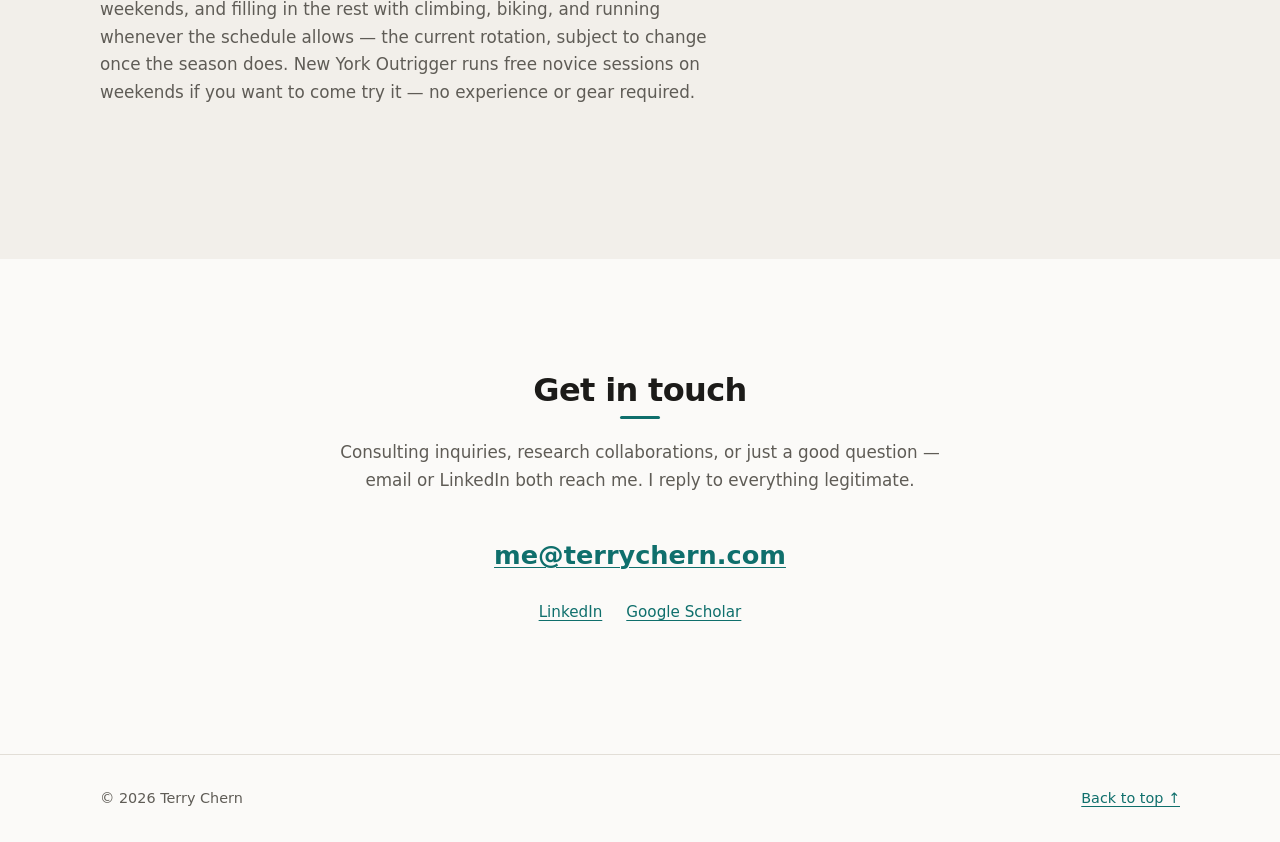
==== commit 685ce0fd: "Move friend-matchmaking from Beyond Work into a new Projects section It reads as a project, not a ho" ====
--- a/index.html
+++ b/index.html
@@ -56,6 +56,7 @@
       <li><a href="#about">About</a></li>
       <li><a href="#work">Areas of Work</a></li>
       <li><a href="#research">Research</a></li>
+      <li><a href="#projects">Projects</a></li>
       <li><a href="#education">Education</a></li>
       <li><a href="#beyond">Beyond Work</a></li>
       <li><a class="nav__cta" href="#contact">Get in touch</a></li>
@@ -315,8 +316,31 @@
   </div>
 </section>
 
+<!-- ========================== PROJECTS ========================== -->
+<section class="section section--alt" id="projects">
+  <div class="wrap">
+    <h2 class="section__title">What I'm building now</h2>
+    <p class="section__lede">
+      A few things outside the day job, at different stages.
+    </p>
+
+    <div class="cards cards--3">
+      <article class="card card--project">
+        <span class="pill pill--muted">For fun</span>
+        <h3>Friend matchmaking</h3>
+        <p>
+          A short personality-and-preferences intake form I send friends who
+          want to be set up, then AI-assisted matching layered on top of my
+          own read of who'd actually get along. Grand mission of me trying to
+          help my friends find eternal happiness.
+        </p>
+      </article>
+    </div>
+  </div>
+</section>
+
 <!-- ========================== EDUCATION ========================== -->
-<section class="section section--alt" id="education">
+<section class="section" id="education">
   <div class="wrap">
     <h2 class="section__title">Education</h2>
     <div class="stack">
@@ -352,7 +376,7 @@
 </section>
 
 <!-- ========================== BEYOND WORK ========================== -->
-<section class="section" id="beyond">
+<section class="section section--alt" id="beyond">
   <div class="wrap">
     <h2 class="section__title">Beyond work</h2>
     <p class="section__lede">
@@ -363,13 +387,6 @@
       once the season does. New York Outrigger runs free novice sessions on
       weekends if you want to come try it — no experience or gear required.
     </p>
-    <p class="section__lede">
-      I also run a small matchmaking side project: a short
-      personality-and-preferences intake form I send friends who want to be
-      set up, then AI-assisted matching layered on top of my own read of who'd
-      actually get along. Grand mission of me trying to help my friends find
-      eternal happiness.
-    </p>
   </div>
 </section>
 
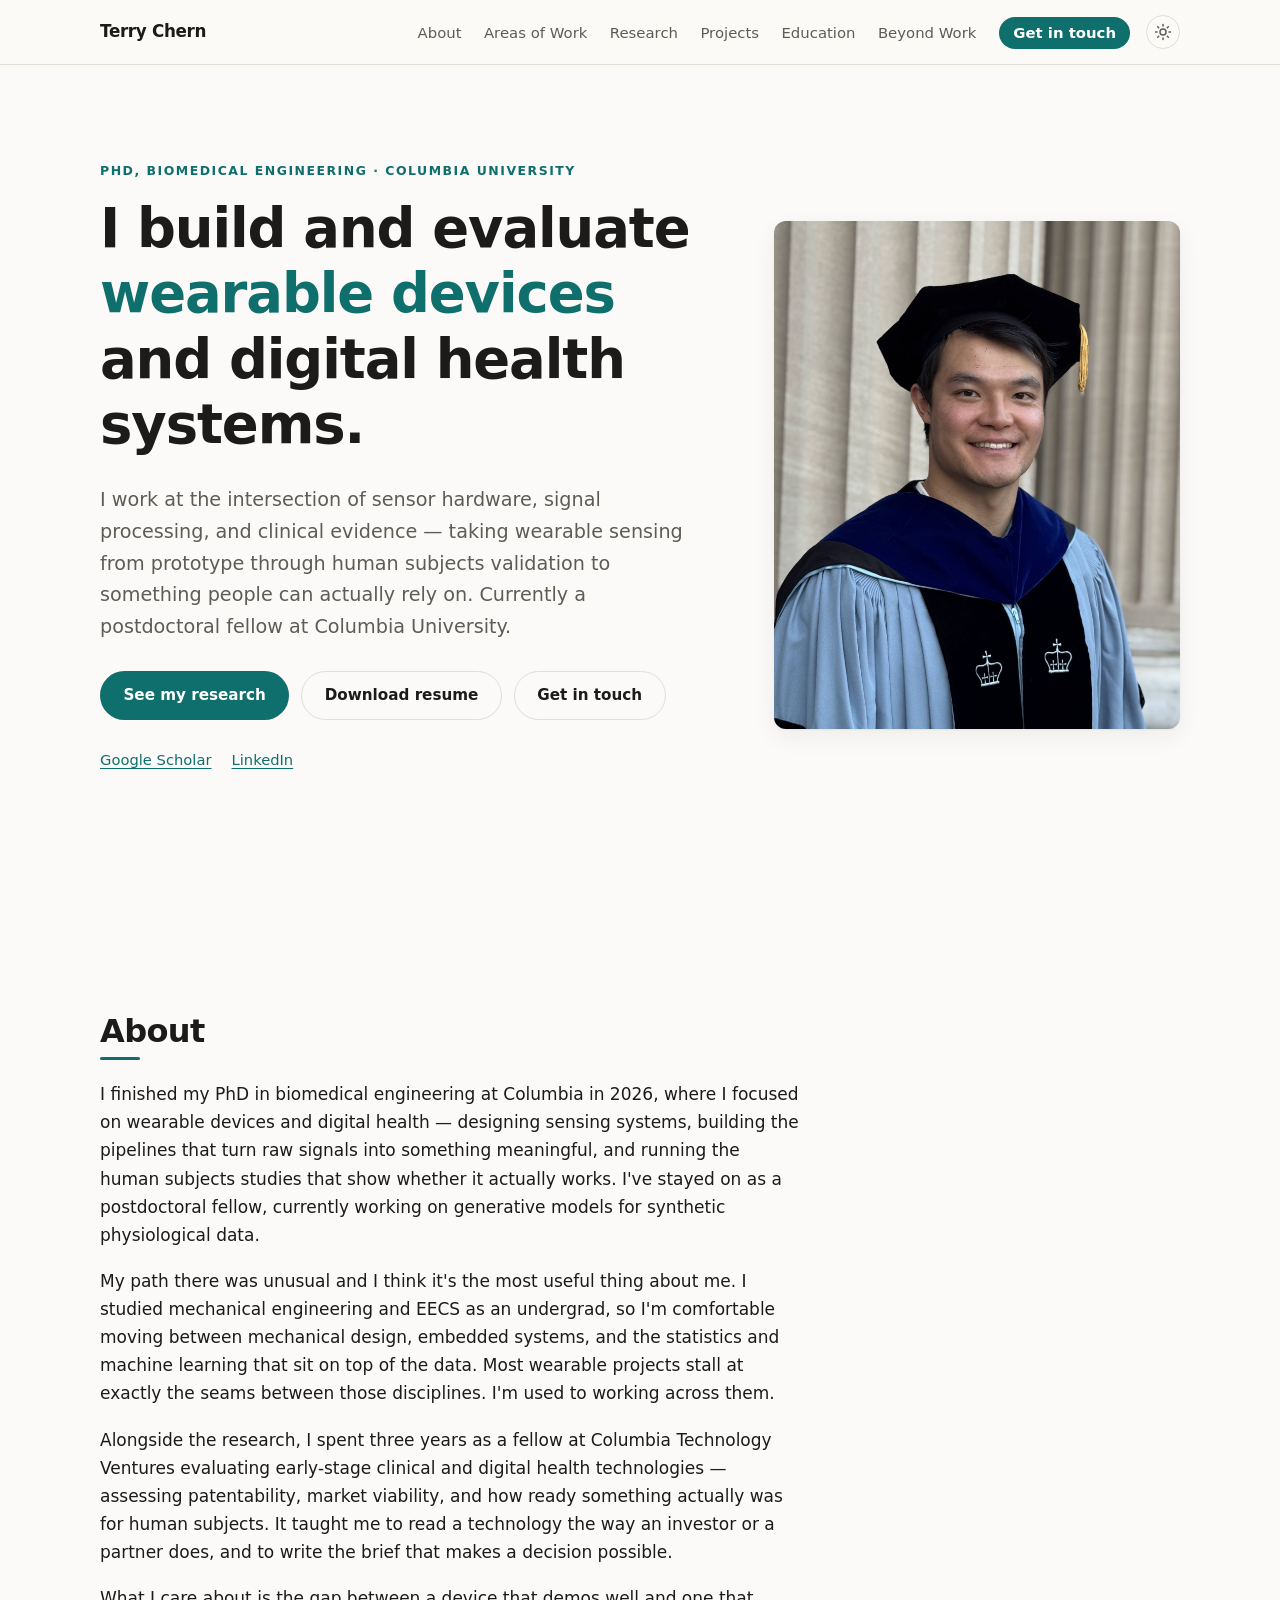
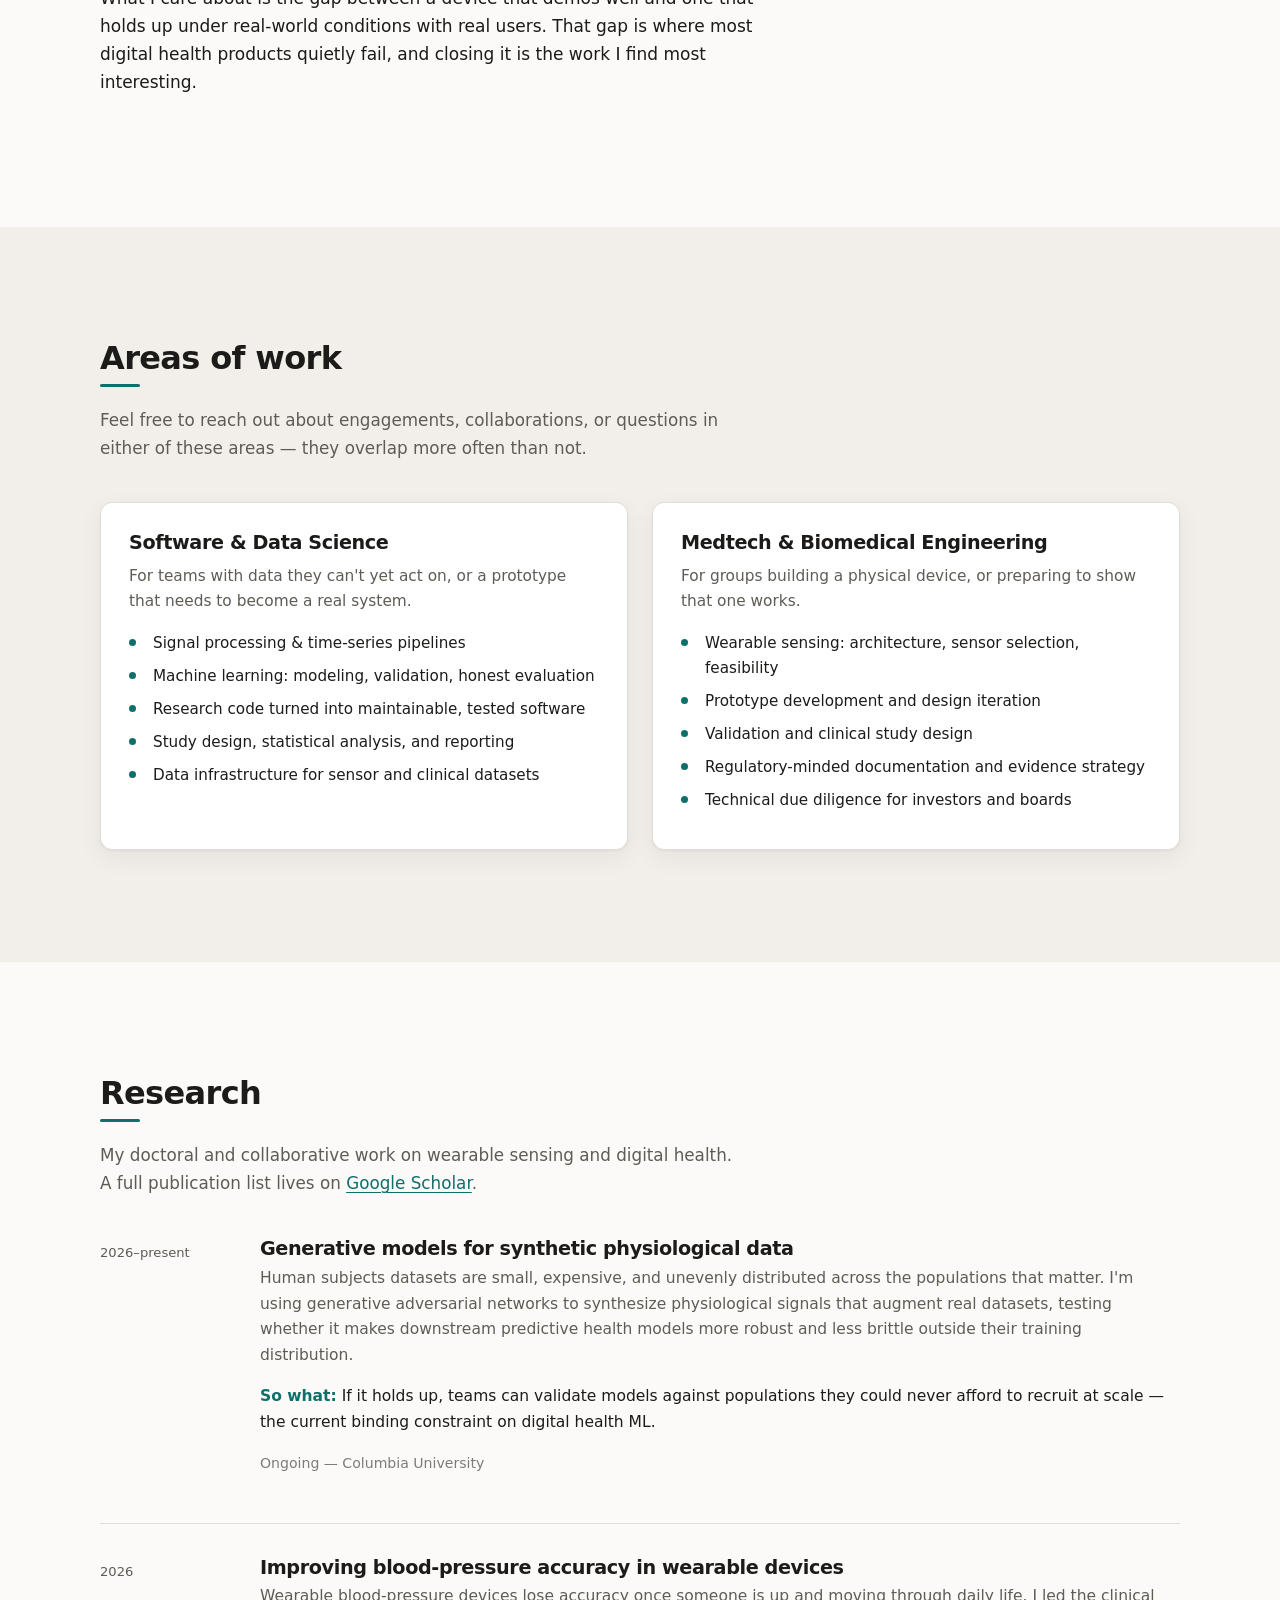
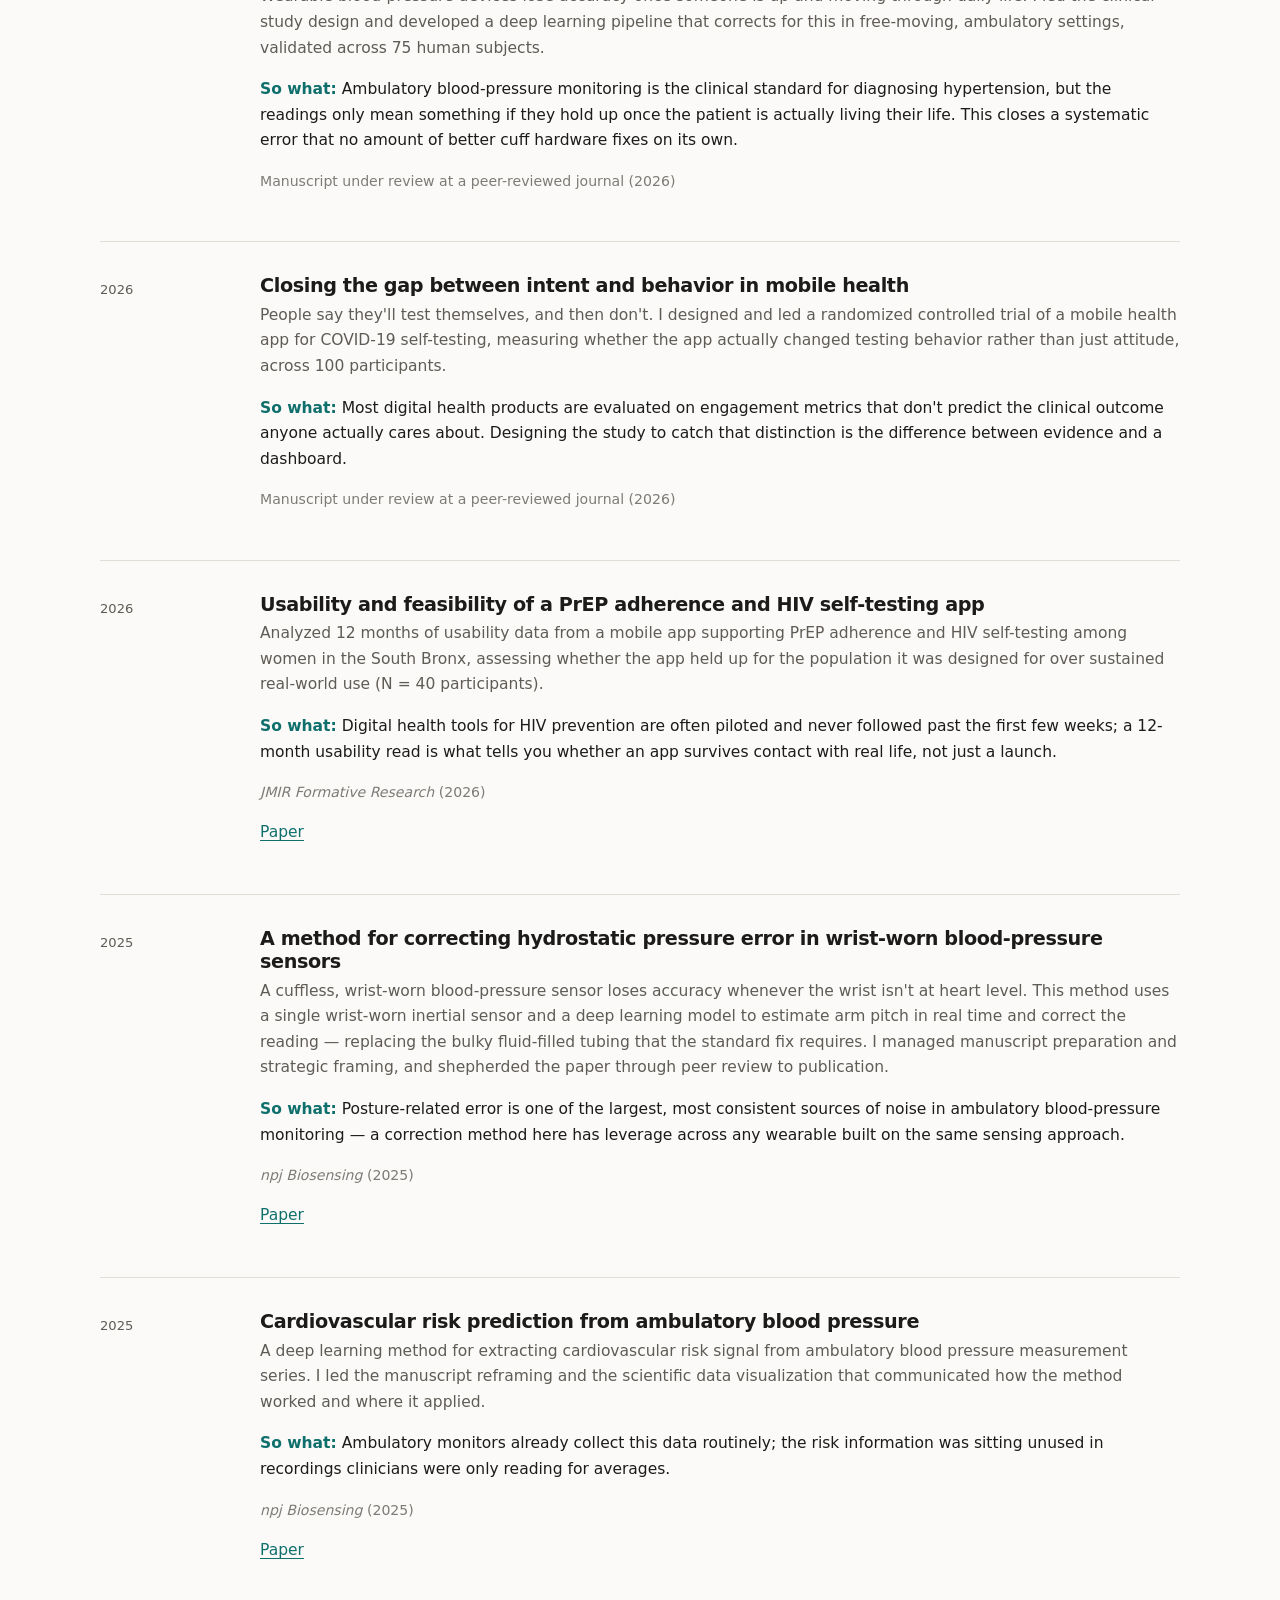
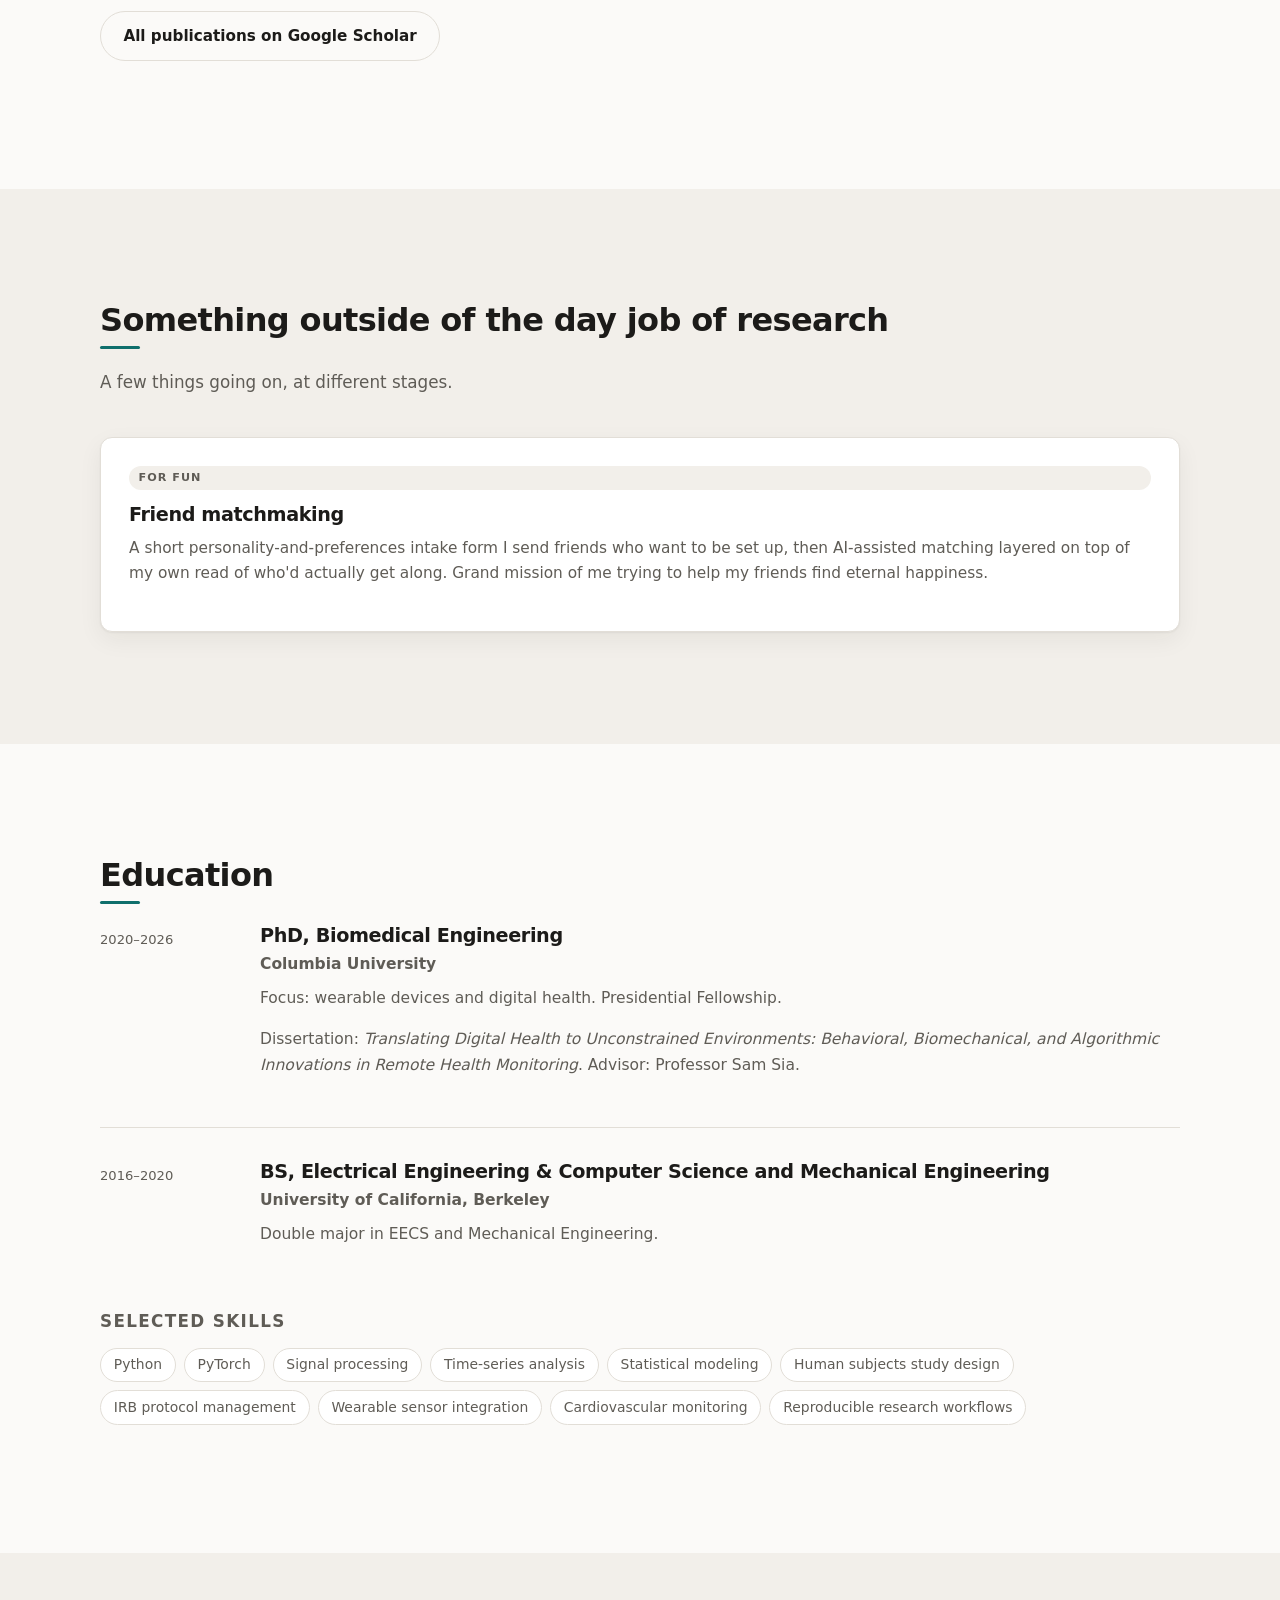
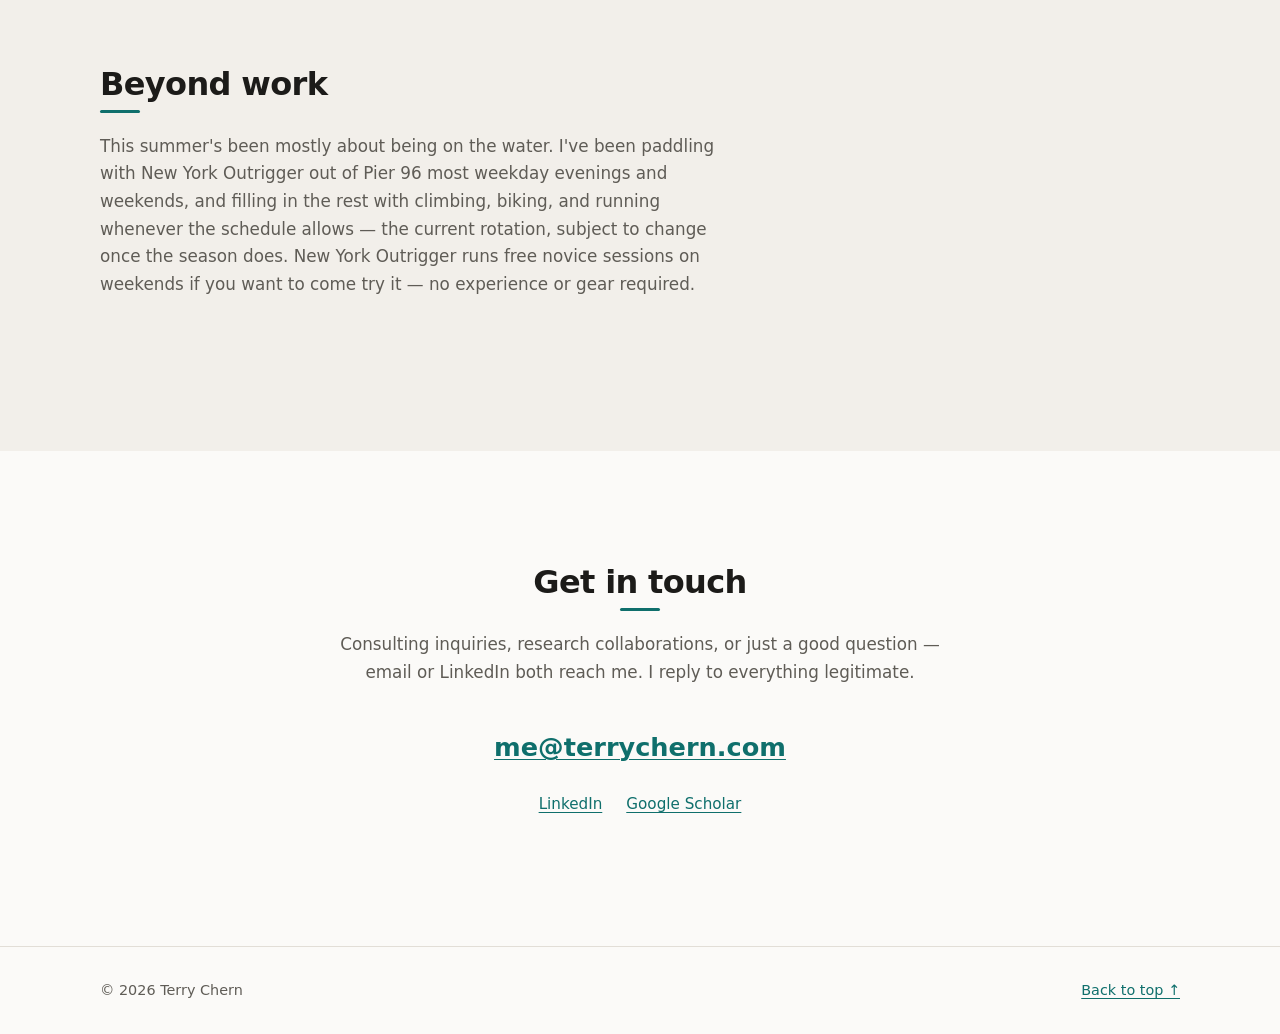
==== commit 01c613dc: "Reorder Research by recency, add DOIs, and flesh out Education Research: generative-models entry mov" ====
--- a/index.html
+++ b/index.html
@@ -194,7 +194,27 @@
     <div class="stack">
 
       <article class="entry">
-        <div class="entry__meta"><span class="tag">2021–2026</span></div>
+        <div class="entry__meta">
+          <span class="tag">2026–present</span>
+        </div>
+        <div class="entry__body">
+          <h3>Generative models for synthetic physiological data</h3>
+          <p>
+            Human subjects datasets are small, expensive, and unevenly distributed
+            across the populations that matter. I'm using generative adversarial
+            networks to synthesize physiological signals that augment real datasets,
+            testing whether it makes downstream predictive health models more robust
+            and less brittle outside their training distribution.
+          </p>
+          <p class="entry__sowhat"><strong>So what:</strong> If it holds up, teams
+            can validate models against populations they could never afford to
+            recruit at scale — the current binding constraint on digital health ML.</p>
+          <p class="entry__venue">Ongoing — Columbia University</p>
+        </div>
+      </article>
+
+      <article class="entry">
+        <div class="entry__meta"><span class="tag">2026</span></div>
         <div class="entry__body">
           <h3>Improving blood-pressure accuracy in wearable devices</h3>
           <p>
@@ -213,7 +233,7 @@
       </article>
 
       <article class="entry">
-        <div class="entry__meta"><span class="tag">2020–2026</span></div>
+        <div class="entry__meta"><span class="tag">2026</span></div>
         <div class="entry__body">
           <h3>Closing the gap between intent and behavior in mobile health</h3>
           <p>
@@ -246,6 +266,7 @@
             few weeks; a 12-month usability read is what tells you whether an app
             survives contact with real life, not just a launch.</p>
           <p class="entry__venue"><em>JMIR Formative Research</em> (2026)</p>
+          <p class="entry__links"><a href="https://doi.org/10.2196/86407" rel="noopener">Paper</a></p>
         </div>
       </article>
 
@@ -266,6 +287,7 @@
             blood-pressure monitoring — a correction method here has leverage
             across any wearable built on the same sensing approach.</p>
           <p class="entry__venue"><em>npj Biosensing</em> (2025)</p>
+          <p class="entry__links"><a href="https://doi.org/10.1038/s44328-024-00021-y" rel="noopener">Paper</a></p>
         </div>
       </article>
 
@@ -285,26 +307,7 @@
             already collect this data routinely; the risk information was sitting
             unused in recordings clinicians were only reading for averages.</p>
           <p class="entry__venue"><em>npj Biosensing</em> (2025)</p>
-        </div>
-      </article>
-
-      <article class="entry">
-        <div class="entry__meta">
-          <span class="tag">2026–present</span>
-        </div>
-        <div class="entry__body">
-          <h3>Generative models for synthetic physiological data</h3>
-          <p>
-            Human subjects datasets are small, expensive, and unevenly distributed
-            across the populations that matter. I'm using generative adversarial
-            networks to synthesize physiological signals that augment real datasets,
-            testing whether it makes downstream predictive health models more robust
-            and less brittle outside their training distribution.
-          </p>
-          <p class="entry__sowhat"><strong>So what:</strong> If it holds up, teams
-            can validate models against populations they could never afford to
-            recruit at scale — the current binding constraint on digital health ML.</p>
-          <p class="entry__venue">Ongoing — Columbia University</p>
+          <p class="entry__links"><a href="https://doi.org/10.1038/s44328-025-00037-y" rel="noopener">Paper</a></p>
         </div>
       </article>
 
@@ -319,9 +322,9 @@
 <!-- ========================== PROJECTS ========================== -->
 <section class="section section--alt" id="projects">
   <div class="wrap">
-    <h2 class="section__title">What I'm building now</h2>
+    <h2 class="section__title">Something outside of the day job of research</h2>
     <p class="section__lede">
-      A few things outside the day job, at different stages.
+      A few things going on, at different stages.
     </p>
 
     <div class="cards cards--3">
@@ -351,6 +354,9 @@
           <h3>PhD, Biomedical Engineering</h3>
           <p class="entry__org">Columbia University</p>
           <p>Focus: wearable devices and digital health. Presidential Fellowship.</p>
+          <p>Dissertation: <em>Translating Digital Health to Unconstrained Environments:
+            Behavioral, Biomechanical, and Algorithmic Innovations in Remote Health
+            Monitoring</em>. Advisor: Professor Sam Sia.</p>
         </div>
       </article>
 
@@ -359,7 +365,7 @@
         <div class="entry__body">
           <h3>BS, Electrical Engineering &amp; Computer Science and Mechanical Engineering</h3>
           <p class="entry__org">University of California, Berkeley</p>
-          <p>Double major across EECS and mechanical engineering.</p>
+          <p>Double major in EECS and Mechanical Engineering.</p>
         </div>
       </article>
 
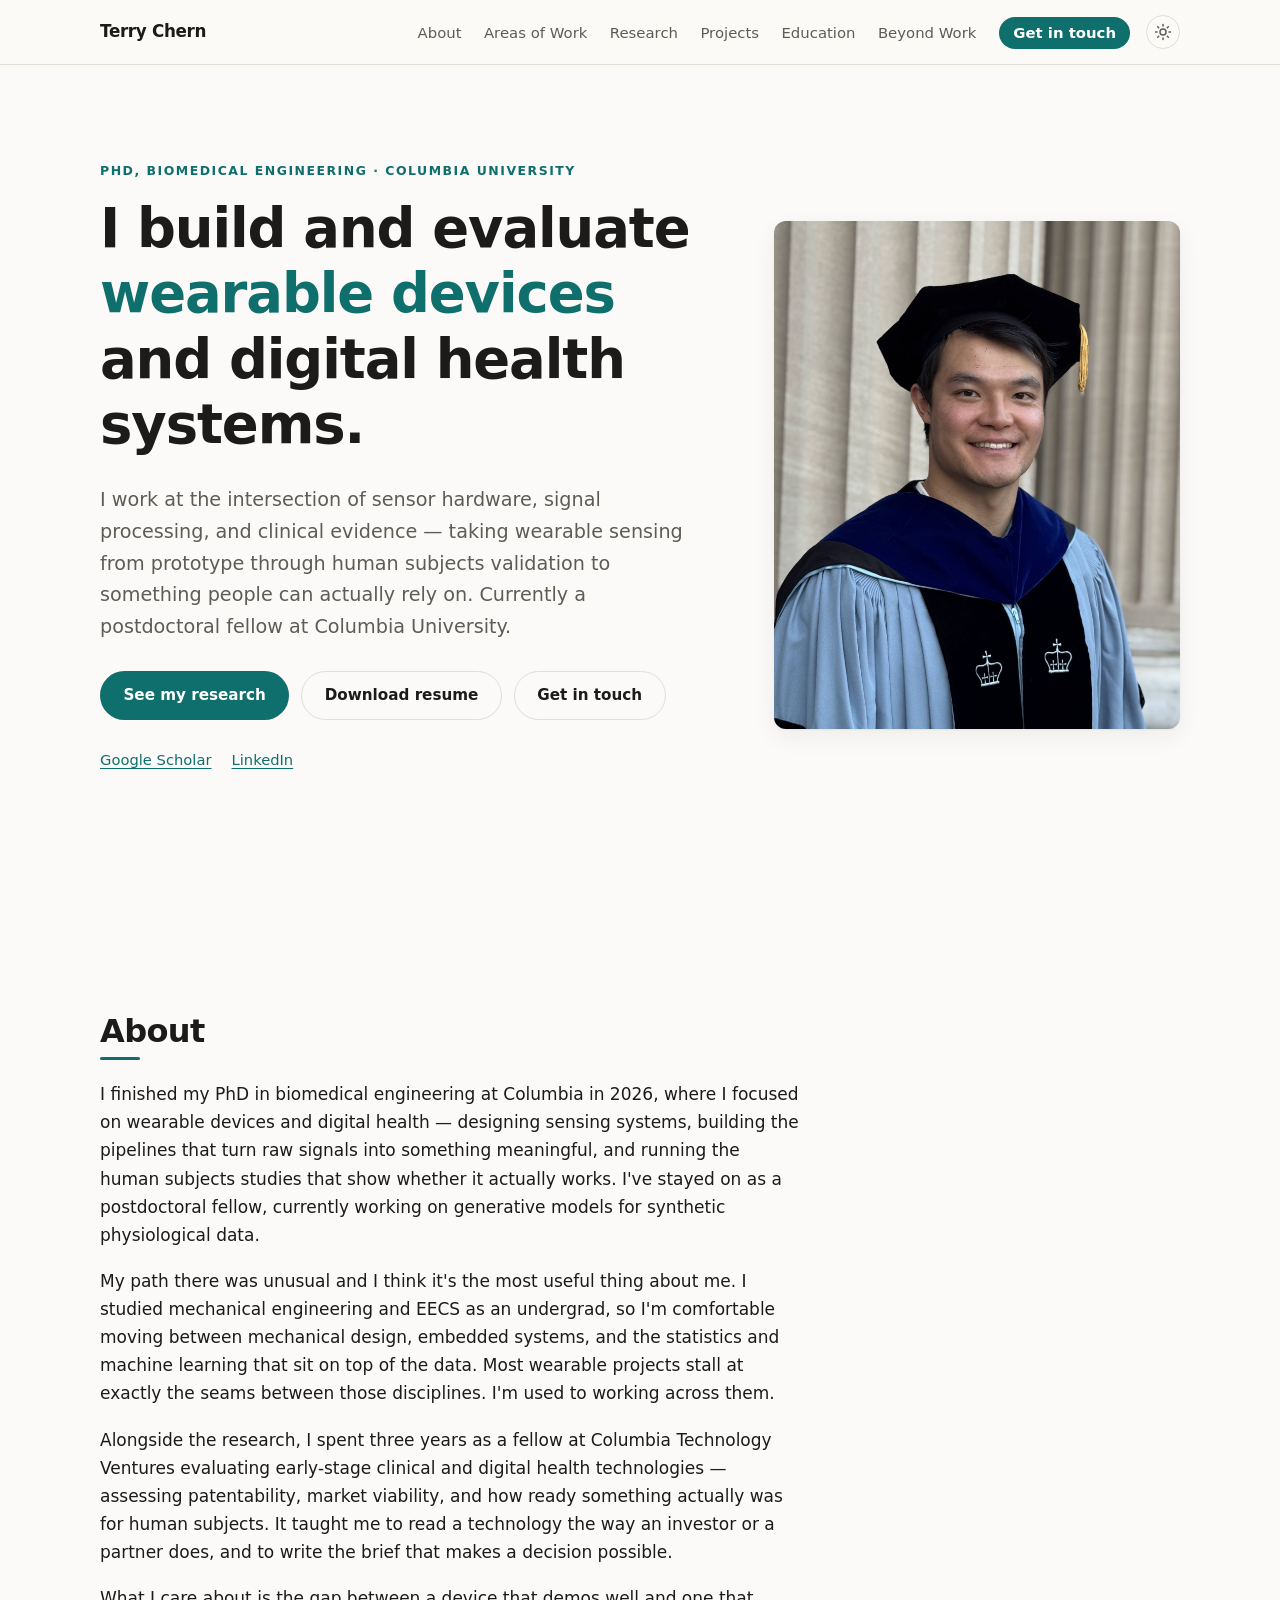
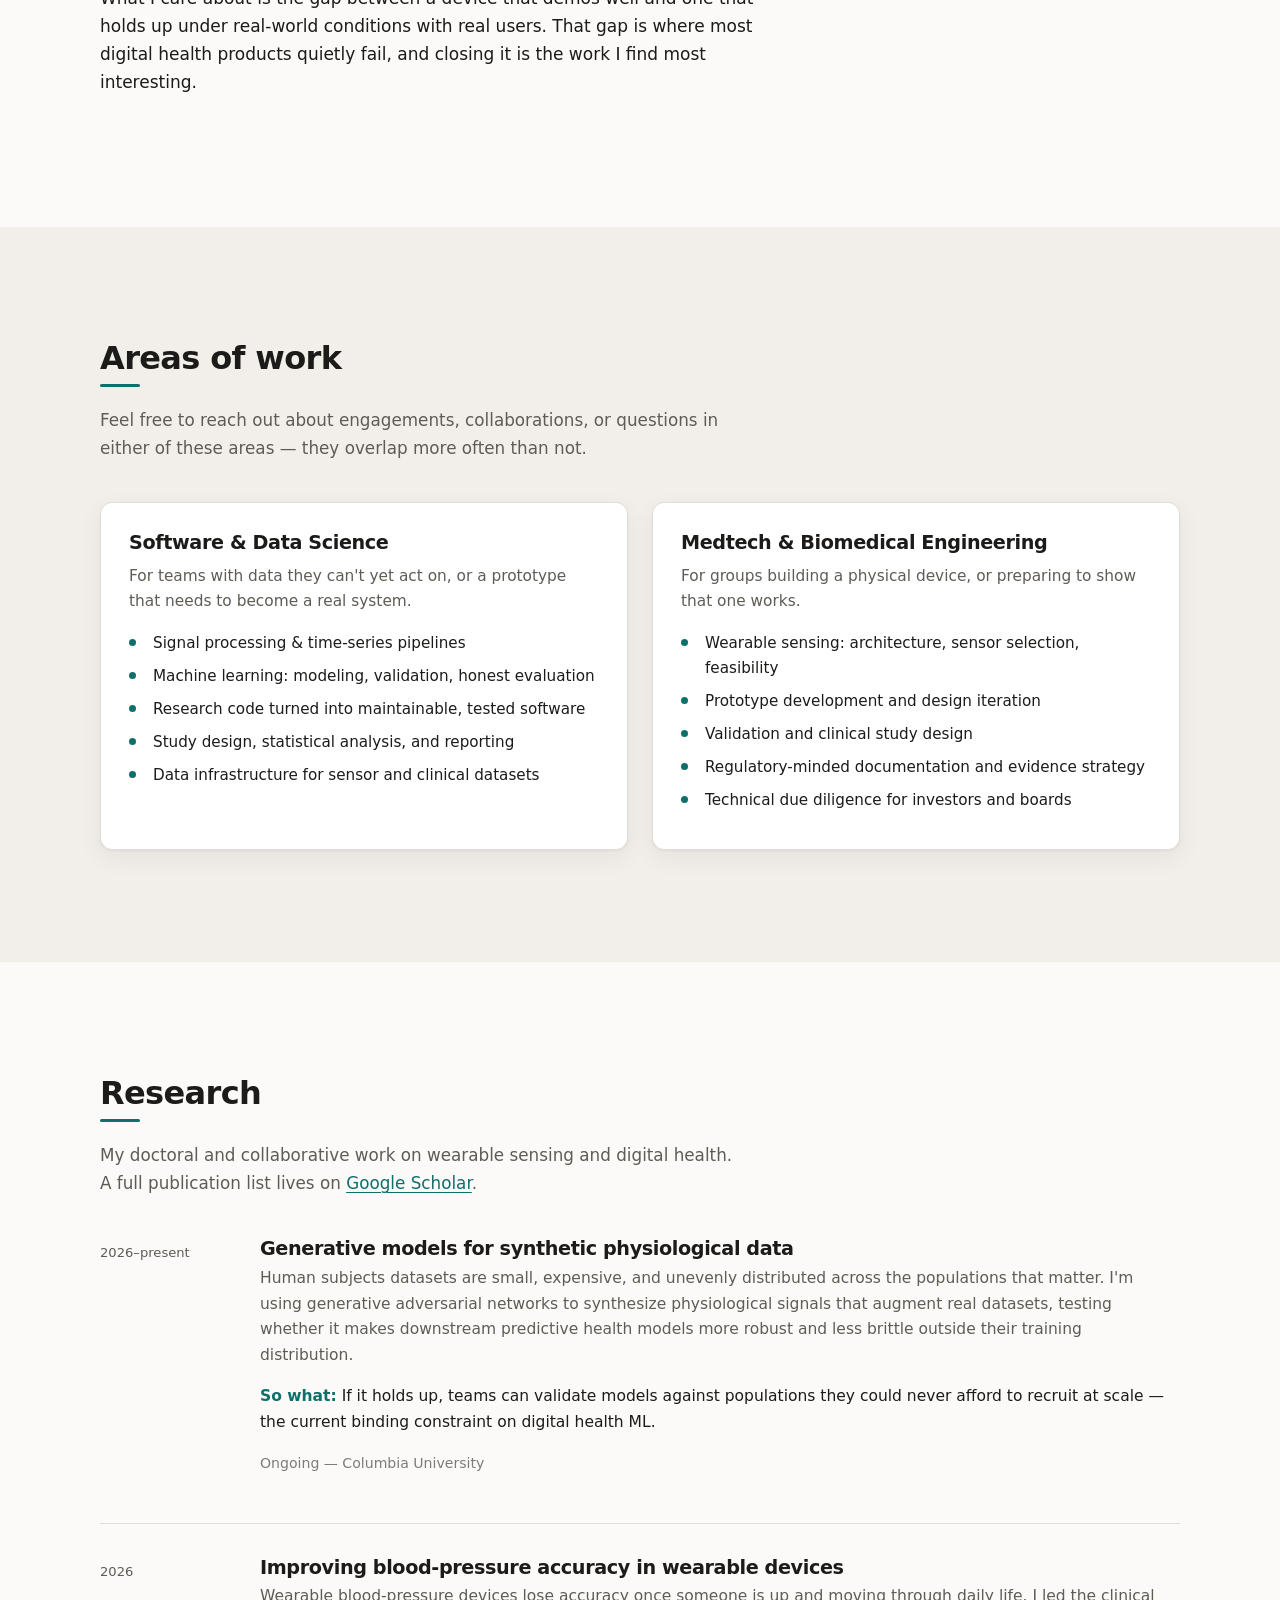
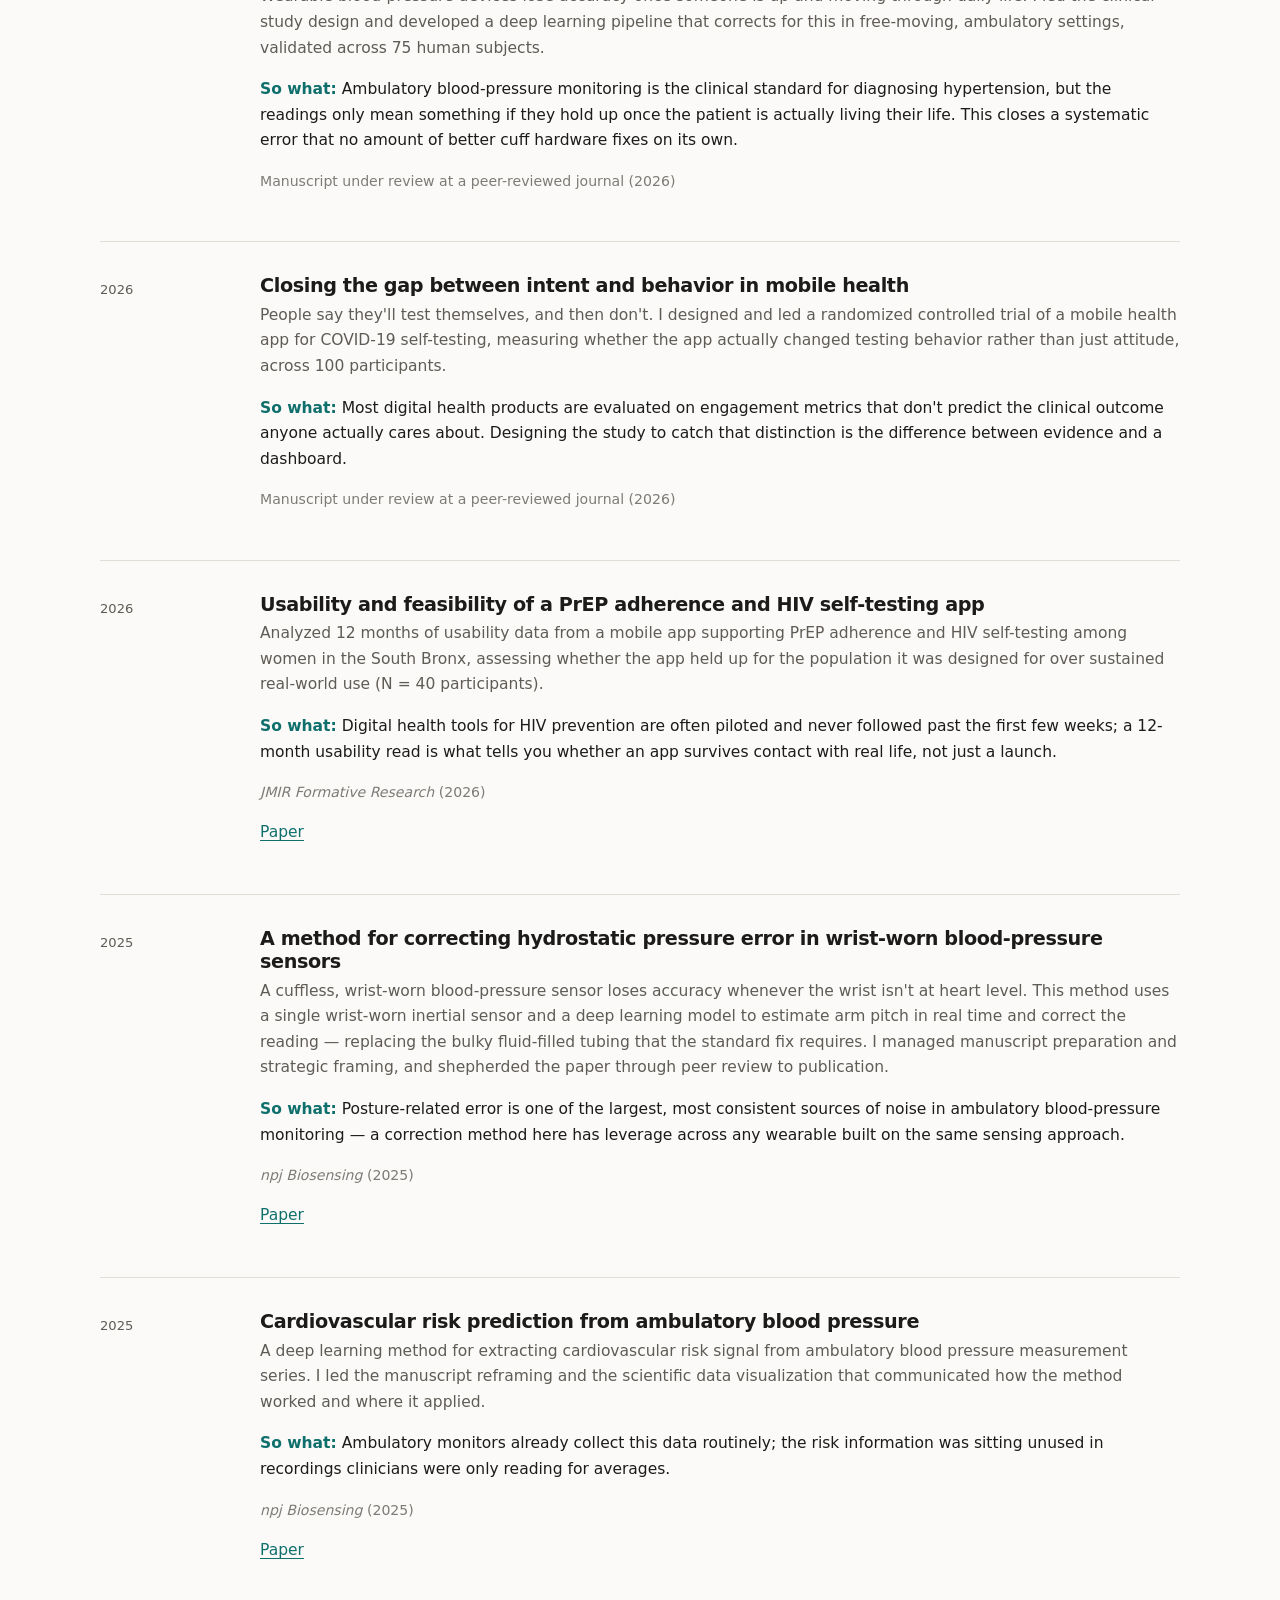
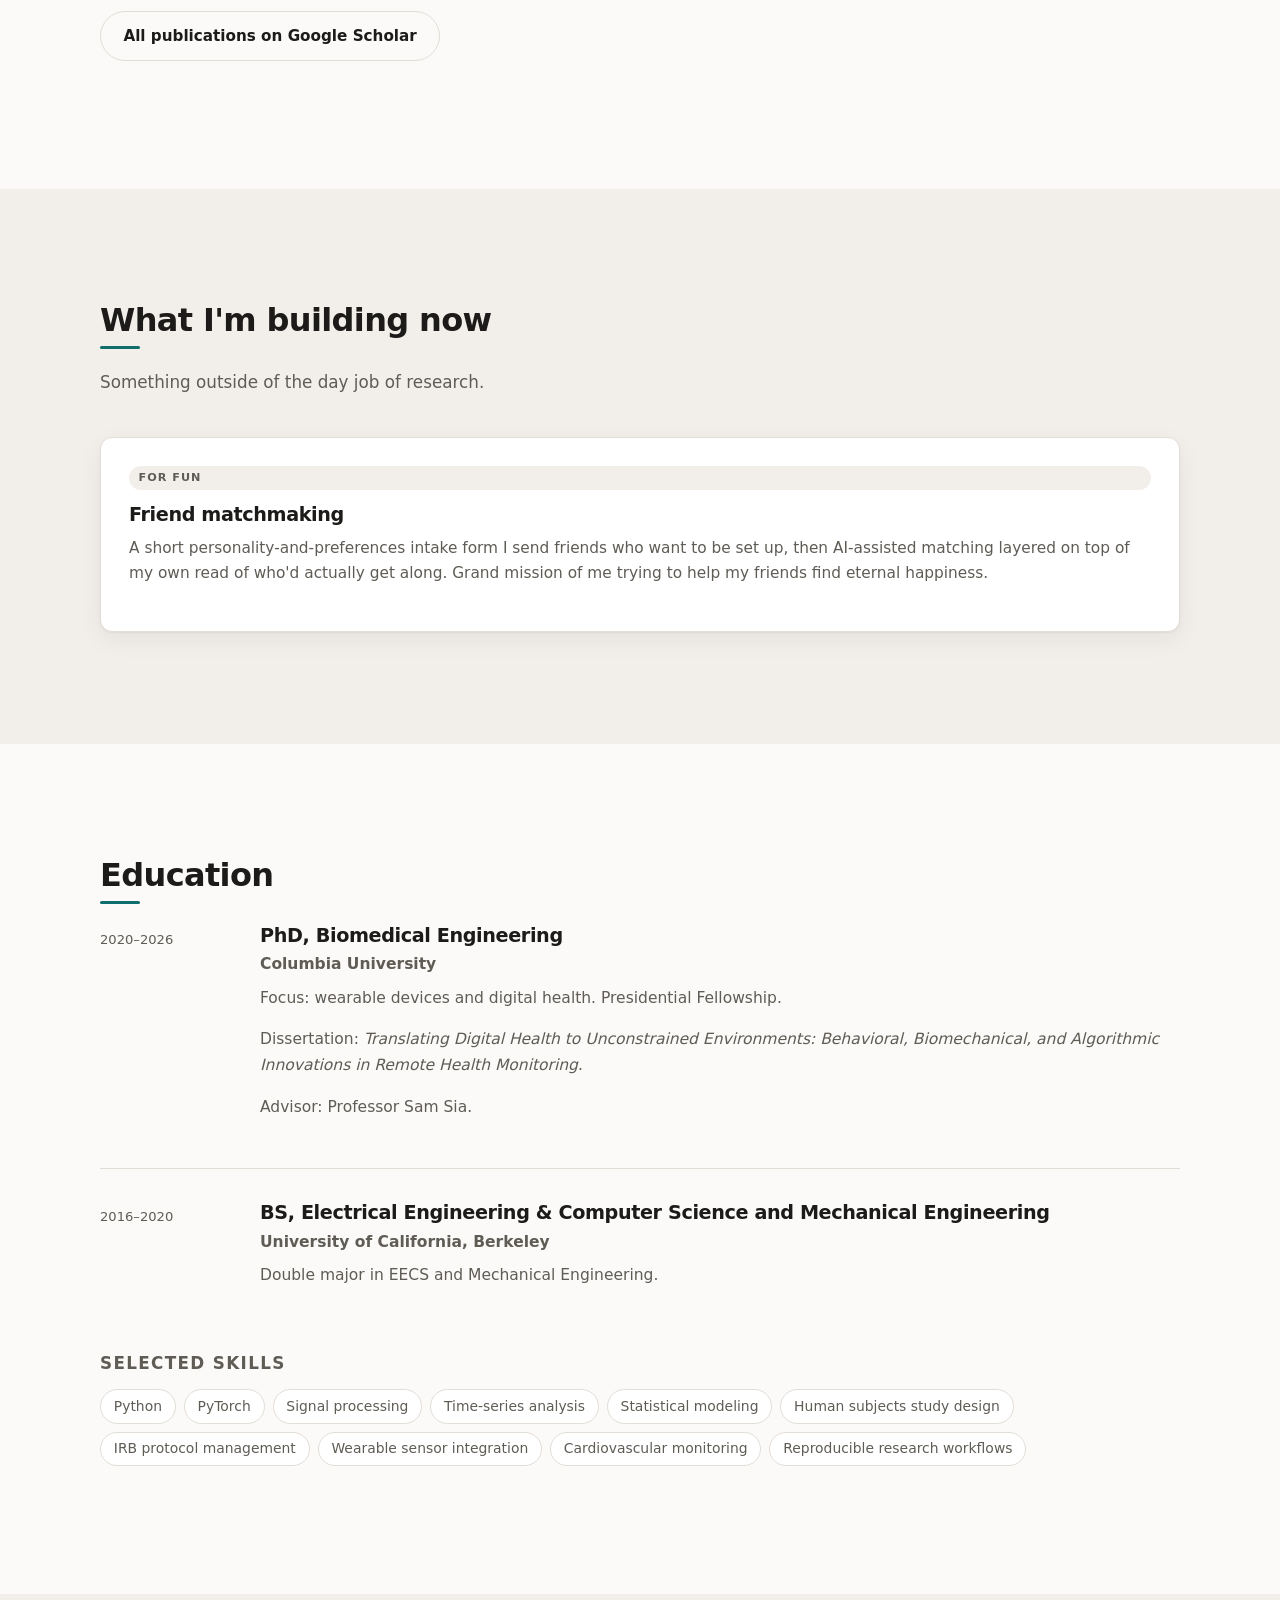
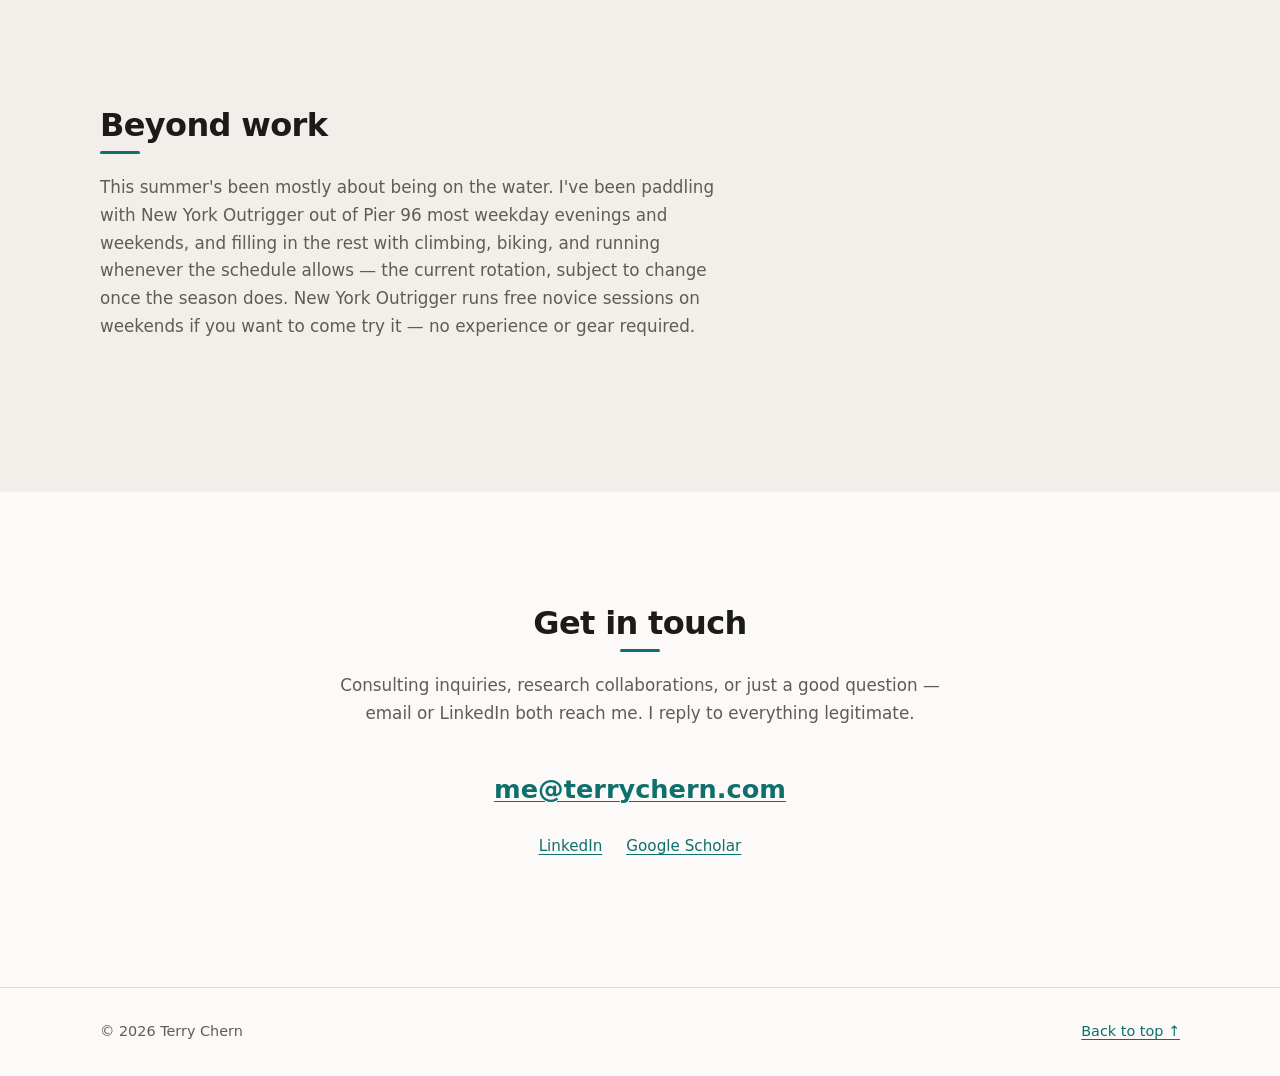
==== commit 22b357d3: "Revert Projects title, move tagline to lede, split advisor to its own line" ====
--- a/index.html
+++ b/index.html
@@ -322,9 +322,9 @@
 <!-- ========================== PROJECTS ========================== -->
 <section class="section section--alt" id="projects">
   <div class="wrap">
-    <h2 class="section__title">Something outside of the day job of research</h2>
+    <h2 class="section__title">What I'm building now</h2>
     <p class="section__lede">
-      A few things going on, at different stages.
+      Something outside of the day job of research.
     </p>
 
     <div class="cards cards--3">
@@ -356,7 +356,8 @@
           <p>Focus: wearable devices and digital health. Presidential Fellowship.</p>
           <p>Dissertation: <em>Translating Digital Health to Unconstrained Environments:
             Behavioral, Biomechanical, and Algorithmic Innovations in Remote Health
-            Monitoring</em>. Advisor: Professor Sam Sia.</p>
+            Monitoring</em>.</p>
+          <p>Advisor: Professor Sam Sia.</p>
         </div>
       </article>
 
